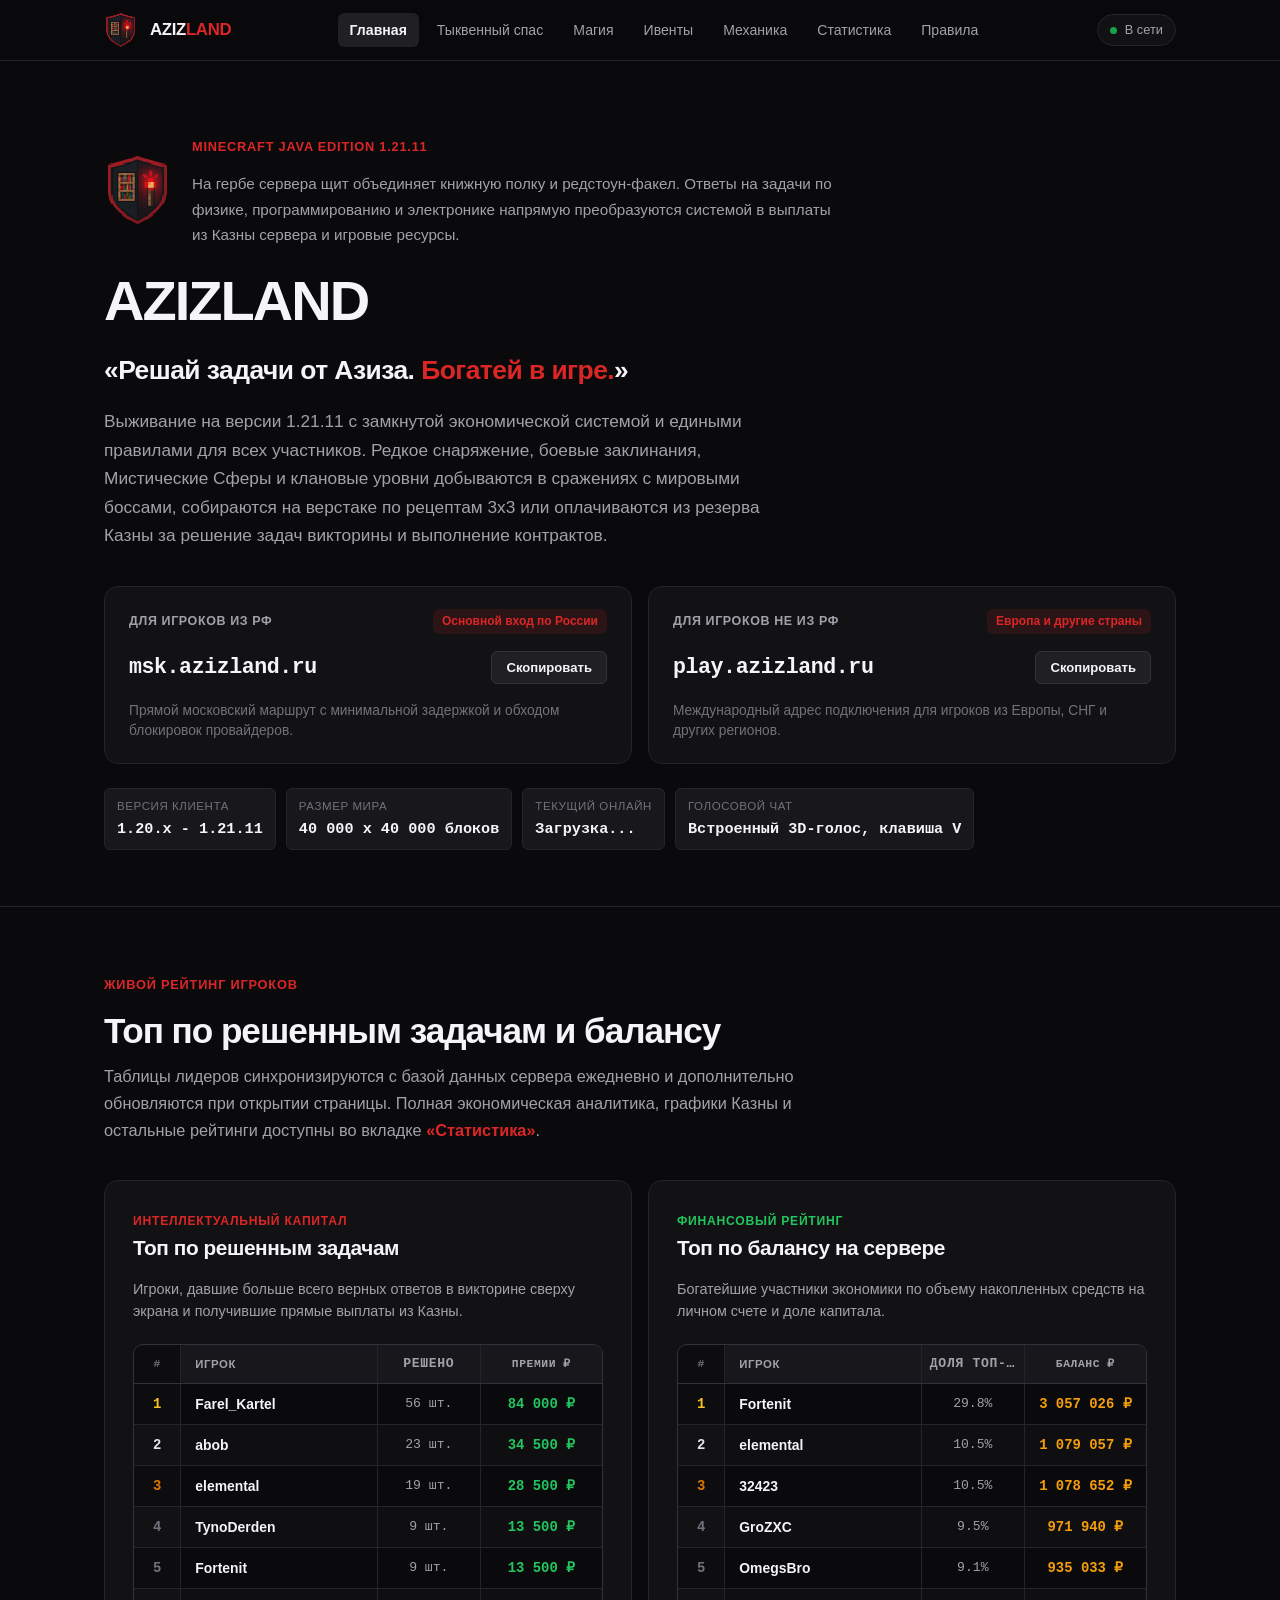
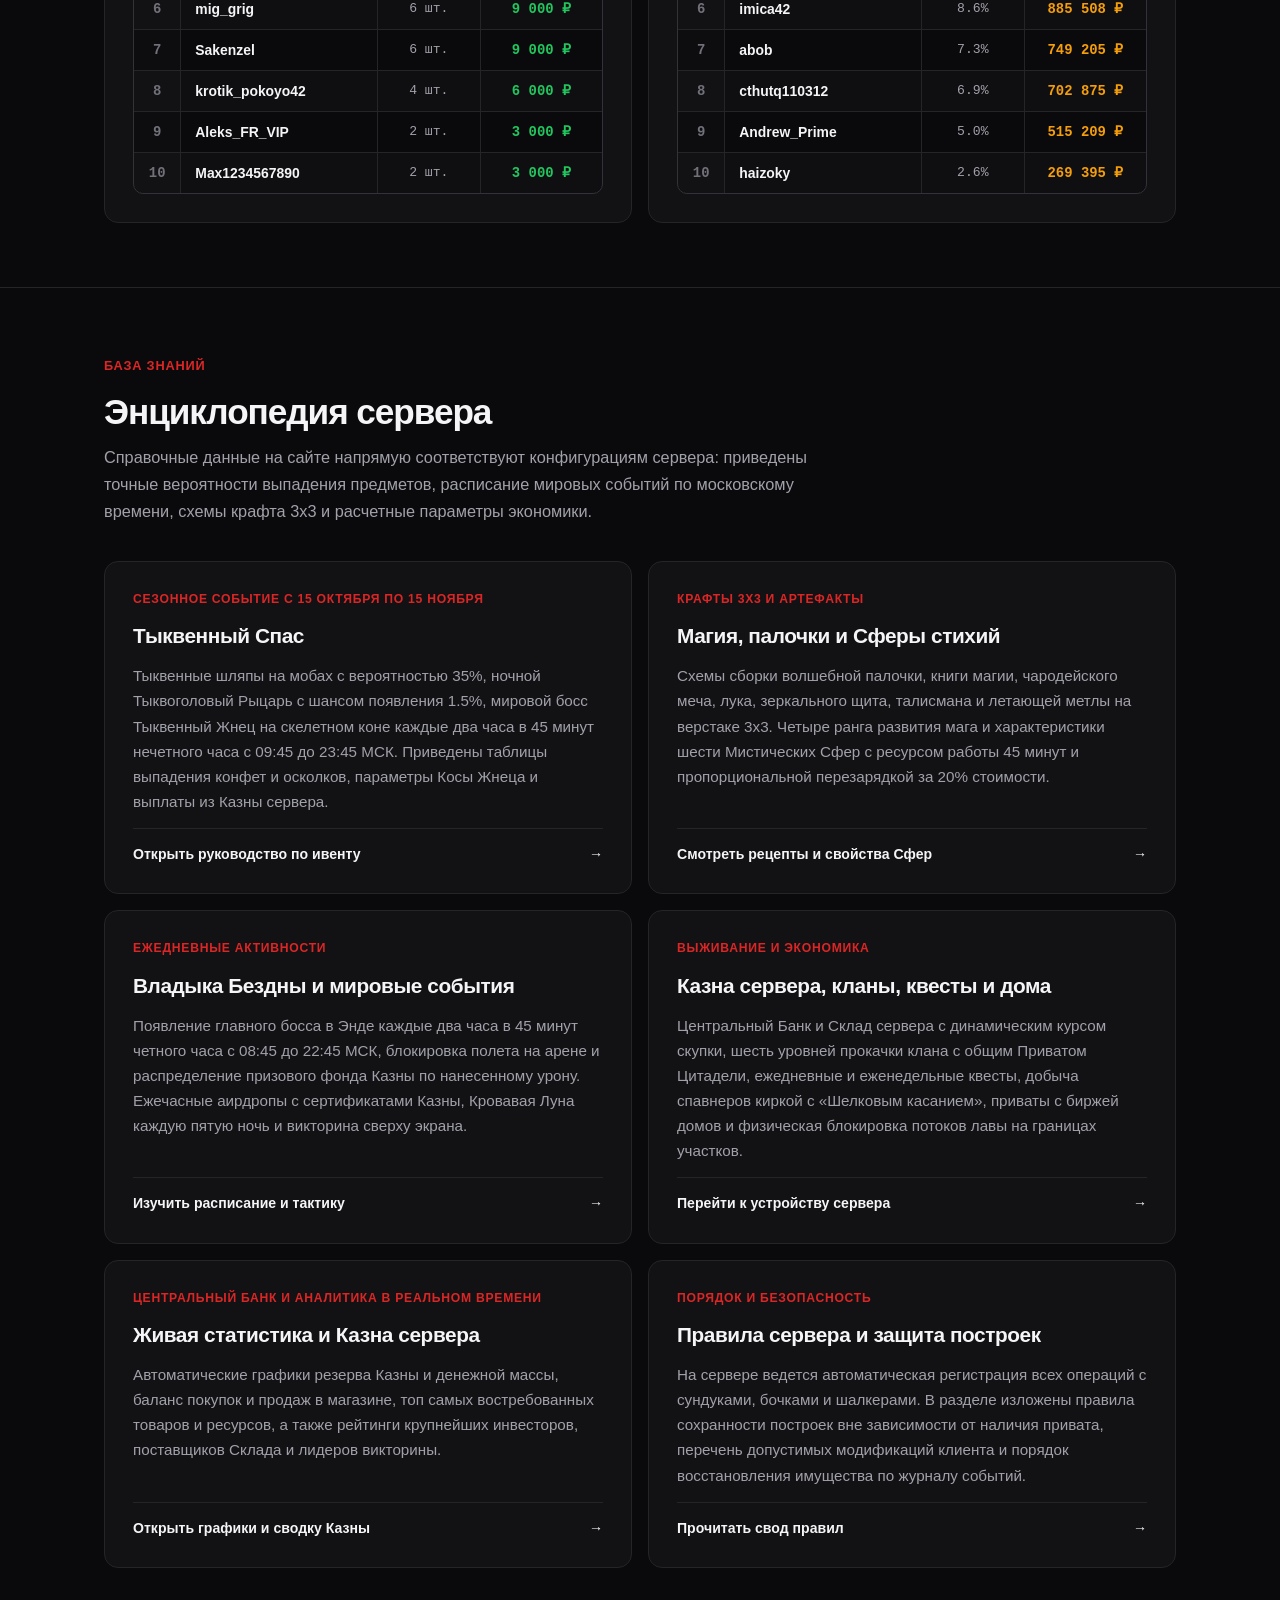
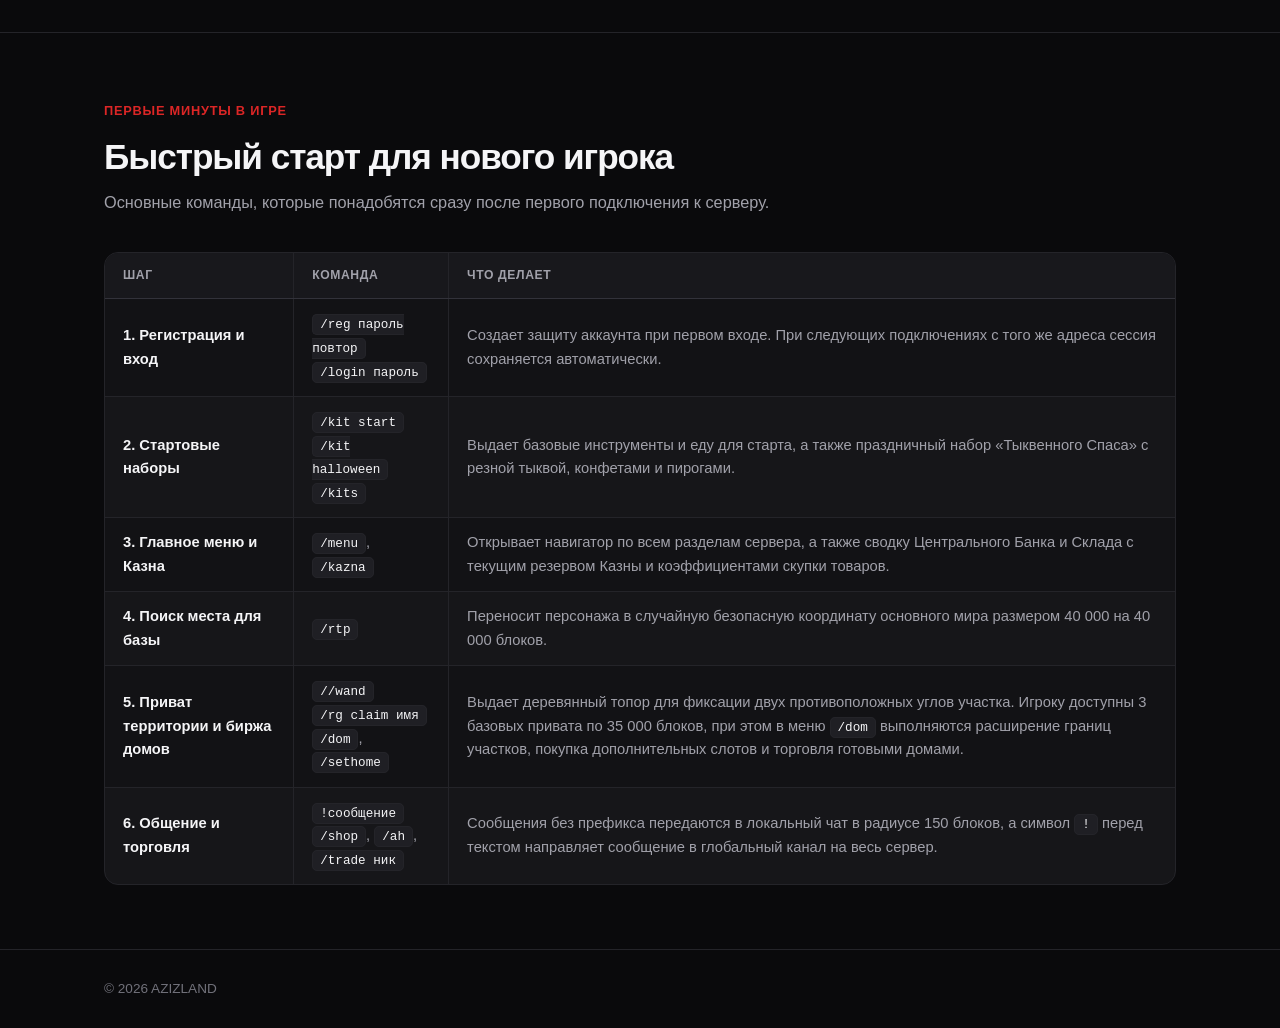
==== index.html @ 642ee395 "Daily site stats sync" ====
<!DOCTYPE html>
<html lang="ru">
<head>
    <meta charset="UTF-8">
    <meta name="viewport" content="width=device-width, initial-scale=1.0">
    <title>AZIZLAND: сервер Minecraft 1.21.11. Энциклопедия и подключение</title>
    <meta name="description" content="Официальный сайт и база знаний сервера Minecraft AZIZLAND на версии 1.21.11. Решай задачи от Азиза. Богатей в игре. Адреса входа: msk.azizland.ru и play.azizland.ru.">
    <link rel="icon" type="image/png" href="assets/logo.png">
    <link rel="alternate icon" type="image/png" href="assets/server-icon.png">
    <link rel="stylesheet" href="style.css?v=20261111_1">
    <style>
        .compact-table { table-layout: fixed; width: 100%; border-collapse: collapse; }
        .compact-table th.col-rank, .compact-table td.col-rank { width: 10% !important; text-align: center !important; padding: 0 4px !important; }
        .compact-table th.col-name, .compact-table td.col-name { width: 42% !important; text-align: left !important; padding-left: 14px !important; padding-right: 10px !important; }
        .compact-table th.col-mid, .compact-table td.col-mid { width: 22% !important; text-align: center !important; padding: 0 8px !important; }
        .compact-table th.col-num, .compact-table td.col-num { width: 26% !important; text-align: center !important; padding: 0 10px !important; }
    </style>
</head>
<body>

    <header class="site-header">
        <div class="nav-inner">
            <a href="index.html" class="brand">
                <img src="assets/logo.png" alt="AZIZLAND" class="brand-crest">
                <span class="brand-name">AZIZ<span>LAND</span></span>
            </a>
            <nav class="nav-menu" aria-label="Основная навигация">
                <a href="index.html" class="nav-item active">Главная</a>
                <a href="halloween.html" class="nav-item">Тыквенный спас</a>
                <a href="magic.html" class="nav-item">Магия</a>
                <a href="bosses.html" class="nav-item">Ивенты</a>
                <a href="mechanics.html" class="nav-item">Механика</a>
                <a href="stats.html" class="nav-item">Статистика</a>
                <a href="rules.html" class="nav-item">Правила</a>
            </nav>
            <div class="nav-status-pill">
                <span class="status-dot" id="navStatusDot"></span>
                <span id="navStatusText">В сети</span>
            </div>
        </div>
    </header>

    <main>
        <section class="hero-section">
            <div class="container">
                <div class="hero-crest-row">
                    <img src="assets/logo.png" alt="Герб сервера AZIZLAND" class="hero-crest-large">
                    <div>
                        <div class="eyebrow">Minecraft Java Edition 1.21.11</div>
                        <p class="card-text" style="max-width: 640px;">
                            На гербе сервера щит объединяет книжную полку и редстоун-факел. Ответы на задачи по физике, программированию и электронике напрямую преобразуются системой в выплаты из Казны сервера и игровые ресурсы.
                        </p>
                    </div>
                </div>

                <h1 class="hero-title">AZIZLAND</h1>
                <p class="hero-slogan">«Решай задачи от Азиза. <mark>Богатей в игре.</mark>»</p>
                <p class="hero-lead">
                    Выживание на версии 1.21.11 с замкнутой экономической системой и едиными правилами для всех участников. Редкое снаряжение, боевые заклинания, Мистические Сферы и клановые уровни добываются в сражениях с мировыми боссами, собираются на верстаке по рецептам 3x3 или оплачиваются из резерва Казны за решение задач викторины и выполнение контрактов.
                </p>

                <div class="connect-grid">
                    <div class="connect-card" onclick="copyIp('msk.azizland.ru', 'btnCopyMsk')">
                        <div class="connect-region">
                            <span class="region-tag">Для игроков из РФ</span>
                            <span class="region-badge">Основной вход по России</span>
                        </div>
                        <div class="connect-address-row">
                            <span class="connect-ip">msk.azizland.ru</span>
                            <button type="button" class="copy-btn" id="btnCopyMsk">Скопировать</button>
                        </div>
                        <p class="connect-note">
                            Прямой московский маршрут с минимальной задержкой и обходом блокировок провайдеров.
                        </p>
                    </div>

                    <div class="connect-card" onclick="copyIp('play.azizland.ru', 'btnCopyEu')">
                        <div class="connect-region">
                            <span class="region-tag">Для игроков не из РФ</span>
                            <span class="region-badge">Европа и другие страны</span>
                        </div>
                        <div class="connect-address-row">
                            <span class="connect-ip">play.azizland.ru</span>
                            <button type="button" class="copy-btn" id="btnCopyEu">Скопировать</button>
                        </div>
                        <p class="connect-note">
                            Международный адрес подключения для игроков из Европы, СНГ и других регионов.
                        </p>
                    </div>
                </div>

                <div class="stat-row" style="margin-top: 24px;">
                    <div class="stat-chip">
                        <span class="stat-chip-label">Версия клиента</span>
                        <span class="stat-chip-val">1.20.x - 1.21.11</span>
                    </div>
                    <div class="stat-chip">
                        <span class="stat-chip-label">Размер мира</span>
                        <span class="stat-chip-val">40 000 x 40 000 блоков</span>
                    </div>
                    <div class="stat-chip">
                        <span class="stat-chip-label">Текущий онлайн</span>
                        <span class="stat-chip-val" id="onlineCount">Загрузка...</span>
                    </div>
                    <div class="stat-chip">
                        <span class="stat-chip-label">Голосовой чат</span>
                        <span class="stat-chip-val">Встроенный 3D-голос, клавиша V</span>
                    </div>
                </div>
            </div>
        </section>

        <section class="section">
            <div class="container">
                <div class="section-head">
                    <div class="eyebrow">Живой рейтинг игроков</div>
                    <h2 class="section-title">Топ по решенным задачам и балансу</h2>
                    <p class="section-desc">
                        Таблицы лидеров синхронизируются с базой данных сервера ежедневно и дополнительно обновляются при открытии страницы. Полная экономическая аналитика, графики Казны и остальные рейтинги доступны во вкладке <a href="stats.html" style="color:var(--accent-primary); font-weight:600;">«Статистика»</a>.
                    </p>
                </div>

                <div class="bento-grid">
                    <div class="card col-6">
                        <div class="table-card-head">
                            <div class="table-card-head-titles">
                                <span class="card-kicker" style="color:#dc2626;">Интеллектуальный капитал</span>
                                <h3 class="card-title">Топ по решенным задачам</h3>
                            </div>
                        </div>
                        <p class="table-card-desc">
                            Игроки, давшие больше всего верных ответов в викторине сверху экрана и получившие прямые выплаты из Казны.
                        </p>
                        <div class="compact-table-wrap">
                            <table class="compact-table">
                                <thead>
                                    <tr>
                                        <th class="col-rank">#</th>
                                        <th class="col-name">Игрок</th>
                                        <th class="col-mid">Решено</th>
                                        <th class="col-num">Премии ₽</th>
                                    </tr>
                                </thead>
                                <tbody id="homeTopQuiz">
                                    <tr><td class="col-rank rank-medal-1">1</td><td class="col-name"><strong>Farel_Kartel</strong></td><td class="col-mid">56 шт.</td><td class="col-num" style="color:#22c55e;">84 000 ₽</td></tr>
                                    <tr><td class="col-rank rank-medal-2">2</td><td class="col-name"><strong>abob</strong></td><td class="col-mid">23 шт.</td><td class="col-num" style="color:#22c55e;">34 500 ₽</td></tr>
                                    <tr><td class="col-rank rank-medal-3">3</td><td class="col-name"><strong>elemental</strong></td><td class="col-mid">19 шт.</td><td class="col-num" style="color:#22c55e;">28 500 ₽</td></tr>
                                    <tr><td class="col-rank">4</td><td class="col-name"><strong>TynoDerden</strong></td><td class="col-mid">9 шт.</td><td class="col-num" style="color:#22c55e;">13 500 ₽</td></tr>
                                    <tr><td class="col-rank">5</td><td class="col-name"><strong>Fortenit</strong></td><td class="col-mid">9 шт.</td><td class="col-num" style="color:#22c55e;">13 500 ₽</td></tr>
                                    <tr><td class="col-rank">6</td><td class="col-name"><strong>mig_grig</strong></td><td class="col-mid">6 шт.</td><td class="col-num" style="color:#22c55e;">9 000 ₽</td></tr>
                                    <tr><td class="col-rank">7</td><td class="col-name"><strong>Sakenzel</strong></td><td class="col-mid">6 шт.</td><td class="col-num" style="color:#22c55e;">9 000 ₽</td></tr>
                                    <tr><td class="col-rank">8</td><td class="col-name"><strong>krotik_pokoyo42</strong></td><td class="col-mid">4 шт.</td><td class="col-num" style="color:#22c55e;">6 000 ₽</td></tr>
                                    <tr><td class="col-rank">9</td><td class="col-name"><strong>Aleks_FR_VIP</strong></td><td class="col-mid">2 шт.</td><td class="col-num" style="color:#22c55e;">3 000 ₽</td></tr>
                                    <tr><td class="col-rank">10</td><td class="col-name"><strong>Max1234567890</strong></td><td class="col-mid">2 шт.</td><td class="col-num" style="color:#22c55e;">3 000 ₽</td></tr>
                                </tbody>
                            </table>
                        </div>
                    </div>

                    <div class="card col-6">
                        <div class="table-card-head">
                            <div class="table-card-head-titles">
                                <span class="card-kicker" style="color:#22c55e;">Финансовый рейтинг</span>
                                <h3 class="card-title">Топ по балансу на сервере</h3>
                            </div>
                        </div>
                        <p class="table-card-desc">
                            Богатейшие участники экономики по объему накопленных средств на личном счете и доле капитала.
                        </p>
                        <div class="compact-table-wrap">
                            <table class="compact-table">
                                <thead>
                                    <tr>
                                        <th class="col-rank">#</th>
                                        <th class="col-name">Игрок</th>
                                        <th class="col-mid">Доля топ-10</th>
                                        <th class="col-num">Баланс ₽</th>
                                    </tr>
                                </thead>
                                <tbody id="homeTopBalance">
                                    <tr><td class="col-rank rank-medal-1">1</td><td class="col-name"><strong>Fortenit</strong></td><td class="col-mid">29.8%</td><td class="col-num" style="color:#f59e0b;">3 057 026 ₽</td></tr>
                                    <tr><td class="col-rank rank-medal-2">2</td><td class="col-name"><strong>elemental</strong></td><td class="col-mid">10.5%</td><td class="col-num" style="color:#f59e0b;">1 079 057 ₽</td></tr>
                                    <tr><td class="col-rank rank-medal-3">3</td><td class="col-name"><strong>32423</strong></td><td class="col-mid">10.5%</td><td class="col-num" style="color:#f59e0b;">1 078 652 ₽</td></tr>
                                    <tr><td class="col-rank">4</td><td class="col-name"><strong>GroZXC</strong></td><td class="col-mid">9.5%</td><td class="col-num" style="color:#f59e0b;">971 940 ₽</td></tr>
                                    <tr><td class="col-rank">5</td><td class="col-name"><strong>OmegsBro</strong></td><td class="col-mid">9.1%</td><td class="col-num" style="color:#f59e0b;">935 033 ₽</td></tr>
                                    <tr><td class="col-rank">6</td><td class="col-name"><strong>imica42</strong></td><td class="col-mid">8.6%</td><td class="col-num" style="color:#f59e0b;">885 508 ₽</td></tr>
                                    <tr><td class="col-rank">7</td><td class="col-name"><strong>abob</strong></td><td class="col-mid">7.3%</td><td class="col-num" style="color:#f59e0b;">749 205 ₽</td></tr>
                                    <tr><td class="col-rank">8</td><td class="col-name"><strong>cthutq110312</strong></td><td class="col-mid">6.9%</td><td class="col-num" style="color:#f59e0b;">702 875 ₽</td></tr>
                                    <tr><td class="col-rank">9</td><td class="col-name"><strong>Andrew_Prime</strong></td><td class="col-mid">5.0%</td><td class="col-num" style="color:#f59e0b;">515 209 ₽</td></tr>
                                    <tr><td class="col-rank">10</td><td class="col-name"><strong>haizoky</strong></td><td class="col-mid">2.6%</td><td class="col-num" style="color:#f59e0b;">269 395 ₽</td></tr>
                                </tbody>
                            </table>
                        </div>
                    </div>
                </div>
            </div>
        </section>

        <section class="section">
            <div class="container">
                <div class="section-head">
                    <div class="eyebrow">База знаний</div>
                    <h2 class="section-title">Энциклопедия сервера</h2>
                    <p class="section-desc">
                        Справочные данные на сайте напрямую соответствуют конфигурациям сервера: приведены точные вероятности выпадения предметов, расписание мировых событий по московскому времени, схемы крафта 3x3 и расчетные параметры экономики.
                    </p>
                </div>

                <div class="bento-grid">
                    <a href="halloween.html" class="card card-interactive col-6">
                        <span class="card-kicker">Сезонное событие с 15 октября по 15 ноября</span>
                        <h3 class="card-title">Тыквенный Спас</h3>
                        <p class="card-text">
                            Тыквенные шляпы на мобах с вероятностью 35%, ночной Тыквоголовый Рыцарь с шансом появления 1.5%, мировой босс Тыквенный Жнец на скелетном коне каждые два часа в 45 минут нечетного часа с 09:45 до 23:45 МСК. Приведены таблицы выпадения конфет и осколков, параметры Косы Жнеца и выплаты из Казны сервера.
                        </p>
                        <div class="card-link-footer">
                            <span>Открыть руководство по ивенту</span>
                            <span>&rarr;</span>
                        </div>
                    </a>

                    <a href="magic.html" class="card card-interactive col-6">
                        <span class="card-kicker">Крафты 3x3 и артефакты</span>
                        <h3 class="card-title">Магия, палочки и Сферы стихий</h3>
                        <p class="card-text">
                            Схемы сборки волшебной палочки, книги магии, чародейского меча, лука, зеркального щита, талисмана и летающей метлы на верстаке 3x3. Четыре ранга развития мага и характеристики шести Мистических Сфер с ресурсом работы 45 минут и пропорциональной перезарядкой за 20% стоимости.
                        </p>
                        <div class="card-link-footer">
                            <span>Смотреть рецепты и свойства Сфер</span>
                            <span>&rarr;</span>
                        </div>
                    </a>

                    <a href="bosses.html" class="card card-interactive col-6">
                        <span class="card-kicker">Ежедневные активности</span>
                        <h3 class="card-title">Владыка Бездны и мировые события</h3>
                        <p class="card-text">
                            Появление главного босса в Энде каждые два часа в 45 минут четного часа с 08:45 до 22:45 МСК, блокировка полета на арене и распределение призового фонда Казны по нанесенному урону. Ежечасные аирдропы с сертификатами Казны, Кровавая Луна каждую пятую ночь и викторина сверху экрана.
                        </p>
                        <div class="card-link-footer">
                            <span>Изучить расписание и тактику</span>
                            <span>&rarr;</span>
                        </div>
                    </a>

                    <a href="mechanics.html" class="card card-interactive col-6">
                        <span class="card-kicker">Выживание и экономика</span>
                        <h3 class="card-title">Казна сервера, кланы, квесты и дома</h3>
                        <p class="card-text">
                            Центральный Банк и Склад сервера с динамическим курсом скупки, шесть уровней прокачки клана с общим Приватом Цитадели, ежедневные и еженедельные квесты, добыча спавнеров киркой с «Шелковым касанием», приваты с биржей домов и физическая блокировка потоков лавы на границах участков.
                        </p>
                        <div class="card-link-footer">
                            <span>Перейти к устройству сервера</span>
                            <span>&rarr;</span>
                        </div>
                    </a>

                    <a href="stats.html" class="card card-interactive col-6">
                        <span class="card-kicker">Центральный Банк и аналитика в реальном времени</span>
                        <h3 class="card-title">Живая статистика и Казна сервера</h3>
                        <p class="card-text">
                            Автоматические графики резерва Казны и денежной массы, баланс покупок и продаж в магазине, топ самых востребованных товаров и ресурсов, а также рейтинги крупнейших инвесторов, поставщиков Склада и лидеров викторины.
                        </p>
                        <div class="card-link-footer">
                            <span>Открыть графики и сводку Казны</span>
                            <span>&rarr;</span>
                        </div>
                    </a>

                    <a href="rules.html" class="card card-interactive col-6">
                        <span class="card-kicker">Порядок и безопасность</span>
                        <h3 class="card-title">Правила сервера и защита построек</h3>
                        <p class="card-text">
                            На сервере ведется автоматическая регистрация всех операций с сундуками, бочками и шалкерами. В разделе изложены правила сохранности построек вне зависимости от наличия привата, перечень допустимых модификаций клиента и порядок восстановления имущества по журналу событий.
                        </p>
                        <div class="card-link-footer">
                            <span>Прочитать свод правил</span>
                            <span>&rarr;</span>
                        </div>
                    </a>
                </div>
            </div>
        </section>

        <section class="section">
            <div class="container">
                <div class="section-head">
                    <div class="eyebrow">Первые минуты в игре</div>
                    <h2 class="section-title">Быстрый старт для нового игрока</h2>
                    <p class="section-desc">
                        Основные команды, которые понадобятся сразу после первого подключения к серверу.
                    </p>
                </div>

                <div class="spec-table-wrap">
                    <table class="spec-table">
                        <thead>
                            <tr>
                                <th>Шаг</th>
                                <th>Команда</th>
                                <th>Что делает</th>
                            </tr>
                        </thead>
                        <tbody>
                            <tr>
                                <td><strong>1. Регистрация и вход</strong></td>
                                <td>
                                    <code class="inline-cmd">/reg пароль повтор</code><br>
                                    <code class="inline-cmd">/login пароль</code>
                                </td>
                                <td>Создает защиту аккаунта при первом входе. При следующих подключениях с того же адреса сессия сохраняется автоматически.</td>
                            </tr>
                            <tr>
                                <td><strong>2. Стартовые наборы</strong></td>
                                <td>
                                    <code class="inline-cmd">/kit start</code><br>
                                    <code class="inline-cmd">/kit halloween</code><br>
                                    <code class="inline-cmd">/kits</code>
                                </td>
                                <td>Выдает базовые инструменты и еду для старта, а также праздничный набор «Тыквенного Спаса» с резной тыквой, конфетами и пирогами.</td>
                            </tr>
                            <tr>
                                <td><strong>3. Главное меню и Казна</strong></td>
                                <td><code class="inline-cmd">/menu</code>, <code class="inline-cmd">/kazna</code></td>
                                <td>Открывает навигатор по всем разделам сервера, а также сводку Центрального Банка и Склада с текущим резервом Казны и коэффициентами скупки товаров.</td>
                            </tr>
                            <tr>
                                <td><strong>4. Поиск места для базы</strong></td>
                                <td><code class="inline-cmd">/rtp</code></td>
                                <td>Переносит персонажа в случайную безопасную координату основного мира размером 40 000 на 40 000 блоков.</td>
                            </tr>
                            <tr>
                                <td><strong>5. Приват территории и биржа домов</strong></td>
                                <td>
                                    <code class="inline-cmd">//wand</code><br>
                                    <code class="inline-cmd">/rg claim имя</code><br>
                                    <code class="inline-cmd">/dom</code>, <code class="inline-cmd">/sethome</code>
                                </td>
                                <td>Выдает деревянный топор для фиксации двух противоположных углов участка. Игроку доступны 3 базовых привата по 35 000 блоков, при этом в меню <code class="inline-cmd">/dom</code> выполняются расширение границ участков, покупка дополнительных слотов и торговля готовыми домами.</td>
                            </tr>
                            <tr>
                                <td><strong>6. Общение и торговля</strong></td>
                                <td>
                                    <code class="inline-cmd">!сообщение</code><br>
                                    <code class="inline-cmd">/shop</code>, <code class="inline-cmd">/ah</code>, <code class="inline-cmd">/trade ник</code>
                                </td>
                                <td>Сообщения без префикса передаются в локальный чат в радиусе 150 блоков, а символ <code class="inline-cmd">!</code> перед текстом направляет сообщение в глобальный канал на весь сервер.</td>
                            </tr>
                        </tbody>
                    </table>
                </div>
            </div>
        </section>
    </main>

    <footer class="site-footer">
        <div class="footer-inner">
            <span>&#169; 2026 AZIZLAND</span>
        </div>
    </footer>

    <div class="toast" id="toast"></div>
    <script src="app.js"></script>
    <script>
        (async function loadHomeLeaderboards() {
            function fmtNum(n) {
                return Math.round(Number(n) || 0).toString().replace(/\B(?=(\d{3})+(?!\d))/g, " ");
            }
            function escHtml(s) {
                return String(s || "").replace(/[&<>"']/g, ch => ({
                    "&": "&amp;",
                    "<": "&lt;",
                    ">": "&gt;",
                    "\"": "&quot;",
                    "'": "&#39;"
                }[ch]));
            }
            function medalClass(idx) {
                if (idx === 0) return ' rank-medal-1';
                if (idx === 1) return ' rank-medal-2';
                if (idx === 2) return ' rank-medal-3';
                return '';
            }
            const EXCLUDED_ADMIN_SET = new Set([
                "aziz", "azizaboba", "77phoenix77", "phoenix_", "cracen2", "dahyshechka",
                "chesnok_fpv", "karas_mentolist", "feyk", "p5ych0p41h", "p1zd6bol",
                "goodplayer", "egolek", "dmitnik", "popka2014", "ferm_1", "ferm_2"
            ]);
            function filterNonAdmin(arr) {
                return (arr || []).filter(p => {
                    const n = String(p.name || "").toLowerCase();
                    return n && !EXCLUDED_ADMIN_SET.has(n) && !n.startsWith("ferm_");
                });
            }
            function padHomeRows(rows, total) {
                const out = rows.slice(0, total);
                for (let i = out.length; i < total; i++) {
                    out.push(`
                        <tr class="row-empty">
                            <td class="col-rank">${i + 1}</td>
                            <td class="col-name">Свободный слот</td>
                            <td class="col-mid">•</td>
                            <td class="col-num">0</td>
                        </tr>`);
                }
                return out.join('');
            }
            function isNewerIso(incomingIso, currentIso) {
                if (!currentIso) return true;
                if (!incomingIso) return false;
                const tIn = Date.parse(incomingIso);
                const tCur = Date.parse(currentIso);
                if (!Number.isNaN(tIn) && !Number.isNaN(tCur)) {
                    return tIn > tCur;
                }
                return incomingIso > currentIso;
            }
            async function fetchWithTimeout(url, timeoutMs) {
                const ctrl = typeof AbortController !== 'undefined' ? new AbortController() : null;
                const timer = ctrl && timeoutMs > 0 ? setTimeout(() => ctrl.abort(), timeoutMs) : null;
                try {
                    const resp = await fetch(url, {
                        cache: 'no-store',
                        signal: ctrl ? ctrl.signal : undefined
                    });
                    if (!resp.ok) return null;
                    return await resp.json();
                } catch (_) {
                    return null;
                } finally {
                    if (timer) clearTimeout(timer);
                }
            }
            function renderHomeTables(data) {
                const quizList = filterNonAdmin((data.quiz && data.quiz.top_solvers) ? data.quiz.top_solvers : []);
                const balList = filterNonAdmin((data.leaderboards && data.leaderboards.top_balances) ? data.leaderboards.top_balances : []);

                const elQuiz = document.getElementById('homeTopQuiz');
                if (elQuiz && quizList.length) {
                    elQuiz.innerHTML = padHomeRows(quizList.slice(0, 10).map((p, i) => `
                        <tr>
                            <td class="col-rank${medalClass(i)}">${i + 1}</td>
                            <td class="col-name"><strong>${escHtml(p.name)}</strong></td>
                            <td class="col-mid">${fmtNum(p.qty)} шт.</td>
                            <td class="col-num" style="color:#22c55e;">${fmtNum(p.rub || (p.qty * 1500))} ₽</td>
                        </tr>
                    `), 10);
                }

                const elBal = document.getElementById('homeTopBalance');
                if (elBal && balList.length) {
                    const top10 = balList.slice(0, 10);
                    const top10Sum = top10.reduce((s, x) => s + (Number(x.rub) || 0), 0) || 1;
                    elBal.innerHTML = padHomeRows(top10.map((p, i) => {
                        const share = ((Number(p.rub || 0) / top10Sum) * 100).toFixed(1) + '%';
                        return `
                        <tr>
                            <td class="col-rank${medalClass(i)}">${i + 1}</td>
                            <td class="col-name"><strong>${escHtml(p.name)}</strong></td>
                            <td class="col-mid">${share}</td>
                            <td class="col-num" style="color:#f59e0b;">${fmtNum(p.rub)} ₽</td>
                        </tr>`;
                    }), 10);
                }
            }

            let currentIso = '';
            function applyIfNewer(fresh) {
                if (!fresh || typeof fresh !== 'object') return;
                const incomingIso = String(fresh.updated_at_iso || '');
                if (!isNewerIso(incomingIso, currentIso)) return;
                currentIso = incomingIso || currentIso;
                renderHomeTables(fresh);
            }

            try {
                const ts = Date.now();
                const localPromise = fetchWithTimeout('stats_data.json?t=' + ts, 5000).then(applyIfNewer);
                const telePromise = fetchWithTimeout(
                    'https://raw.githubusercontent.com/p5ych0p41h/azizland/telemetry/stats_data.json?t=' + ts,
                    2500
                ).then(applyIfNewer);
                await Promise.allSettled([localPromise, telePromise]);
            } catch (e) {}
        })();
    </script>
</body>
</html>
---- style.css ----
/* ==========================================================================
   AZIZLAND Wiki & Portal — Minimalist Editorial Design System
   Inspired by Apple Human Interface Guidelines & the Server Crest
   (Shield + Bookshelf + Redstone Torch: Knowledge & Engineering)
   Zero AI glow blobs, zero drop-shadows, crisp 1px structural geometry.
   ========================================================================== */

:root {
    --bg-canvas: #0a0a0c;
    --bg-surface: #121215;
    --bg-elevated: #18181c;
    --bg-subtle: #1f1f24;

    --border-hairline: #242429;
    --border-strong: #32323a;

    --text-primary: #f5f5f7;
    --text-secondary: #a1a1aa;
    --text-muted: #71717a;

    --accent-primary: #dc2626;
    --accent-primary-soft: rgba(220, 38, 38, 0.12);
    --accent-secondary: #d97706;
    --accent-secondary-soft: rgba(217, 119, 6, 0.12);
    --accent-green: #16a34a;
    --accent-green-soft: rgba(22, 163, 74, 0.12);

    --radius-xs: 6px;
    --radius-sm: 10px;
    --radius-md: 14px;
    --radius-lg: 18px;

    --font-sans: -apple-system, BlinkMacSystemFont, 'Inter', 'Segoe UI', Roboto, Helvetica, Arial, sans-serif;
    --font-mono: 'JetBrains Mono', 'SFMono-Regular', Consolas, 'Liberation Mono', Menlo, monospace;
}

/* Contextual Theme: Тыквенный Спас (Halloween) */
body.theme-halloween {
    --bg-canvas: #0c0805;
    --bg-surface: #150e09;
    --bg-elevated: #1e140d;
    --bg-subtle: #281b12;

    --border-hairline: #2e1f14;
    --border-strong: #462e1c;

    --accent-primary: #ea580c;
    --accent-primary-soft: rgba(234, 88, 12, 0.14);
    --accent-secondary: #f59e0b;
    --accent-secondary-soft: rgba(245, 158, 11, 0.14);
}

/* Contextual Theme: Магия и Сферы (Magic) */
body.theme-magic {
    --bg-canvas: #09090d;
    --bg-surface: #111118;
    --bg-elevated: #171722;
    --bg-subtle: #20202e;

    --border-hairline: #232332;
    --border-strong: #34344a;

    --accent-primary: #9333ea;
    --accent-primary-soft: rgba(147, 51, 234, 0.14);
    --accent-secondary: #dc2626;
    --accent-secondary-soft: rgba(220, 38, 38, 0.12);
}

/* Contextual Theme: Владыка Бездны и Ивенты (Void & Events) */
body.theme-void {
    --bg-canvas: #080a0d;
    --bg-surface: #0f1318;
    --bg-elevated: #151b22;
    --bg-subtle: #1c242e;

    --border-hairline: #1f2933;
    --border-strong: #2d3b4a;

    --accent-primary: #0891b2;
    --accent-primary-soft: rgba(8, 145, 178, 0.14);
    --accent-secondary: #7c3aed;
    --accent-secondary-soft: rgba(124, 58, 237, 0.14);
}

* {
    margin: 0;
    padding: 0;
    box-sizing: border-box;
}

html {
    font-size: 16px;
    scroll-behavior: smooth;
    -webkit-text-size-adjust: 100%;
}

body {
    background-color: var(--bg-canvas);
    color: var(--text-primary);
    font-family: var(--font-sans);
    line-height: 1.6;
    -webkit-font-smoothing: antialiased;
    -moz-osx-font-smoothing: grayscale;
    overflow-x: hidden;
    position: relative;
}

a {
    color: inherit;
    text-decoration: none;
}

img.pixel-art {
    image-rendering: pixelated;
    image-rendering: crisp-edges;
}

.container {
    max-width: 1120px;
    margin: 0 auto;
    padding: 0 24px;
}

.container-narrow {
    max-width: 820px;
    margin: 0 auto;
    padding: 0 24px;
}

/* ==========================================================================
   Navigation Bar (Apple-style crisp sticky header)
   ========================================================================== */
.site-header {
    position: sticky;
    top: 0;
    z-index: 100;
    background-color: rgba(10, 10, 12, 0.88);
    backdrop-filter: saturate(180%) blur(20px);
    -webkit-backdrop-filter: saturate(180%) blur(20px);
    border-bottom: 1px solid var(--border-hairline);
}

body.theme-halloween .site-header {
    background-color: rgba(12, 8, 5, 0.9);
}

.nav-inner {
    max-width: 1120px;
    margin: 0 auto;
    padding: 0 24px;
    height: 60px;
    display: flex;
    align-items: center;
    justify-content: space-between;
    gap: 20px;
}

.brand {
    display: inline-flex;
    align-items: center;
    gap: 12px;
    font-weight: 700;
    font-size: 1.05rem;
    letter-spacing: -0.02em;
    color: var(--text-primary);
}

.brand-crest {
    width: 34px;
    height: 34px;
    display: block;
    flex-shrink: 0;
    image-rendering: pixelated;
    image-rendering: crisp-edges;
}

.brand-name span {
    color: var(--accent-primary);
}

.nav-menu {
    display: flex;
    align-items: center;
    gap: 6px;
    flex-wrap: wrap;
}

.nav-item {
    padding: 6px 12px;
    border-radius: var(--radius-xs);
    font-size: 0.88rem;
    font-weight: 500;
    color: var(--text-secondary);
    transition: color 0.15s ease, background-color 0.15s ease;
}

.nav-item:hover {
    color: var(--text-primary);
    background-color: var(--bg-elevated);
}

.nav-item.active {
    color: var(--text-primary);
    background-color: var(--bg-subtle);
    font-weight: 600;
}

.nav-status-pill {
    display: inline-flex;
    align-items: center;
    gap: 8px;
    padding: 5px 12px;
    border-radius: 999px;
    background-color: var(--bg-surface);
    border: 1px solid var(--border-hairline);
    font-size: 0.8rem;
    font-weight: 500;
    color: var(--text-secondary);
    white-space: nowrap;
}

.status-dot {
    width: 7px;
    height: 7px;
    border-radius: 50%;
    background-color: var(--accent-green);
}

/* ==========================================================================
   Hero & Page Headers
   ========================================================================== */
.hero-section {
    padding: 72px 0 56px;
    border-bottom: 1px solid var(--border-hairline);
    position: relative;
}

.page-hero {
    padding: 56px 0 44px;
    border-bottom: 1px solid var(--border-hairline);
    position: relative;
    overflow: hidden;
}

.eyebrow {
    display: inline-flex;
    align-items: center;
    gap: 8px;
    font-size: 0.8rem;
    font-weight: 600;
    text-transform: uppercase;
    letter-spacing: 0.06em;
    color: var(--accent-primary);
    margin-bottom: 14px;
}

.hero-crest-row {
    display: flex;
    align-items: center;
    gap: 20px;
    margin-bottom: 24px;
}

.hero-crest-large {
    width: 68px;
    height: 68px;
    flex-shrink: 0;
    image-rendering: pixelated;
    image-rendering: crisp-edges;
}

.hero-title {
    font-size: clamp(2.2rem, 4.5vw, 3.5rem);
    font-weight: 800;
    letter-spacing: -0.035em;
    line-height: 1.08;
    color: var(--text-primary);
    margin-bottom: 18px;
}

.hero-slogan {
    font-size: clamp(1.25rem, 2.2vw, 1.65rem);
    font-weight: 600;
    letter-spacing: -0.02em;
    color: var(--text-primary);
    margin-bottom: 16px;
}

.hero-slogan mark {
    background: transparent;
    color: var(--accent-primary);
}

.hero-lead {
    font-size: 1.08rem;
    color: var(--text-secondary);
    max-width: 680px;
    line-height: 1.65;
}

/* ==========================================================================
   Connection Endpoints Grid (msk.azizland.ru & azizland.ru)
   ========================================================================== */
.connect-grid {
    display: grid;
    grid-template-columns: repeat(auto-fit, minmax(300px, 1fr));
    gap: 16px;
    margin-top: 36px;
}

.connect-card {
    background-color: var(--bg-surface);
    border: 1px solid var(--border-hairline);
    border-radius: var(--radius-md);
    padding: 22px 24px;
    display: flex;
    flex-direction: column;
    justify-content: space-between;
    gap: 16px;
    cursor: pointer;
    transition: border-color 0.15s ease, background-color 0.15s ease;
}

.connect-card:hover {
    border-color: var(--border-strong);
    background-color: var(--bg-elevated);
}

.connect-region {
    display: flex;
    align-items: center;
    justify-content: space-between;
    gap: 12px;
}

.region-tag {
    font-size: 0.78rem;
    font-weight: 600;
    text-transform: uppercase;
    letter-spacing: 0.05em;
    color: var(--text-secondary);
}

.region-badge {
    font-size: 0.75rem;
    font-weight: 600;
    padding: 3px 9px;
    border-radius: var(--radius-xs);
    background-color: var(--accent-primary-soft);
    color: var(--accent-primary);
}

.connect-address-row {
    display: flex;
    align-items: center;
    justify-content: space-between;
    gap: 12px;
}

.connect-ip {
    font-family: var(--font-mono);
    font-size: 1.35rem;
    font-weight: 700;
    color: var(--text-primary);
    letter-spacing: -0.02em;
}

.copy-btn {
    padding: 8px 14px;
    border-radius: var(--radius-xs);
    background-color: var(--bg-subtle);
    border: 1px solid var(--border-strong);
    color: var(--text-primary);
    font-family: var(--font-sans);
    font-size: 0.82rem;
    font-weight: 600;
    cursor: pointer;
    transition: background-color 0.15s ease, border-color 0.15s ease;
}

.connect-card:hover .copy-btn {
    background-color: var(--accent-primary);
    border-color: var(--accent-primary);
    color: #fff;
}

.connect-note {
    font-size: 0.86rem;
    color: var(--text-muted);
    line-height: 1.45;
}

/* ==========================================================================
   Sections, Bento Cards & Editorial Typography
   ========================================================================== */
.section {
    padding: 64px 0;
    border-bottom: 1px solid var(--border-hairline);
    position: relative;
}

.section:last-of-type {
    border-bottom: none;
}

.section-head {
    margin-bottom: 36px;
    max-width: 720px;
}

.section-title {
    font-size: clamp(1.6rem, 3vw, 2.2rem);
    font-weight: 750;
    letter-spacing: -0.03em;
    line-height: 1.18;
    color: var(--text-primary);
    margin-bottom: 12px;
}

.section-desc {
    font-size: 1.02rem;
    color: var(--text-secondary);
    line-height: 1.65;
}

/* Bento Grid & Cards */
.bento-grid {
    display: grid;
    grid-template-columns: repeat(12, 1fr);
    gap: 16px;
}

.col-12 { grid-column: span 12; }
.col-8  { grid-column: span 8; }
.col-7  { grid-column: span 7; }
.col-6  { grid-column: span 6; }
.col-5  { grid-column: span 5; }
.col-4  { grid-column: span 4; }

@media (max-width: 900px) {
    .col-8, .col-7, .col-6, .col-5, .col-4 {
        grid-column: span 12;
    }
}

.card {
    background-color: var(--bg-surface);
    border: 1px solid var(--border-hairline);
    border-radius: var(--radius-md);
    padding: 28px;
    position: relative;
    overflow: hidden;
    display: flex;
    flex-direction: column;
    gap: 14px;
}

.card-interactive {
    transition: border-color 0.15s ease, background-color 0.15s ease;
}

.card-interactive:hover {
    border-color: var(--border-strong);
    background-color: var(--bg-elevated);
}

.card-kicker {
    font-size: 0.76rem;
    font-weight: 600;
    text-transform: uppercase;
    letter-spacing: 0.06em;
    color: var(--accent-primary);
}

.card-title {
    font-size: 1.3rem;
    font-weight: 700;
    letter-spacing: -0.02em;
    color: var(--text-primary);
    line-height: 1.25;
}

.card-text {
    font-size: 0.95rem;
    color: var(--text-secondary);
    line-height: 1.65;
}

.card-link-footer {
    margin-top: auto;
    padding-top: 14px;
    border-top: 1px solid var(--border-hairline);
    display: flex;
    align-items: center;
    justify-content: space-between;
    font-size: 0.88rem;
    font-weight: 600;
    color: var(--text-primary);
}

.card-interactive:hover .card-link-footer {
    color: var(--accent-primary);
}

/* ==========================================================================
   Data Tables & Key-Value Specs
   ========================================================================== */
.spec-table-wrap {
    background-color: var(--bg-surface);
    border: 1px solid var(--border-hairline);
    border-radius: var(--radius-md);
    overflow-x: auto;
}

.spec-table {
    width: 100%;
    border-collapse: collapse;
    text-align: left;
    font-size: 0.92rem;
}

.spec-table th {
    background-color: var(--bg-elevated);
    color: var(--text-secondary);
    font-weight: 600;
    font-size: 0.76rem;
    text-transform: uppercase;
    letter-spacing: 0.05em;
    padding: 13px 18px;
    border-bottom: 1px solid var(--border-strong);
    border-right: 1px solid var(--border-hairline);
    vertical-align: middle;
}

.spec-table th:last-child {
    border-right: none;
}

.spec-table td {
    padding: 13px 18px;
    border-bottom: 1px solid var(--border-hairline);
    border-right: 1px solid var(--border-hairline);
    color: var(--text-secondary);
    vertical-align: middle;
}

.spec-table td:last-child {
    border-right: none;
}

.spec-table tbody tr:nth-child(even) {
    background-color: rgba(255, 255, 255, 0.015);
}

.spec-table tbody tr:hover {
    background-color: rgba(255, 255, 255, 0.03);
}

.spec-table tr:last-child td {
    border-bottom: none;
}

.spec-table td strong {
    color: var(--text-primary);
    font-weight: 600;
}

.chance-badge {
    display: inline-block;
    font-family: var(--font-mono);
    font-size: 0.8rem;
    font-weight: 600;
    padding: 2px 8px;
    border-radius: var(--radius-xs);
    background-color: var(--accent-primary-soft);
    color: var(--accent-primary);
}

.chance-badge.guaranteed {
    background-color: var(--accent-green-soft);
    color: #4ade80;
}

.chance-badge.amber {
    background-color: var(--accent-secondary-soft);
    color: #fbbf24;
}

code.inline-cmd {
    font-family: var(--font-mono);
    font-size: 0.86em;
    padding: 2px 7px;
    border-radius: 5px;
    background-color: var(--bg-subtle);
    border: 1px solid var(--border-hairline);
    color: var(--text-primary);
}

/* Stat / Metric Pills inside cards */
.stat-row {
    display: flex;
    flex-wrap: wrap;
    gap: 10px;
    margin-top: 6px;
}

.stat-chip {
    background-color: var(--bg-elevated);
    border: 1px solid var(--border-hairline);
    border-radius: var(--radius-xs);
    padding: 8px 12px;
    display: flex;
    flex-direction: column;
    gap: 2px;
}

.stat-chip-label {
    font-size: 0.72rem;
    text-transform: uppercase;
    letter-spacing: 0.05em;
    color: var(--text-muted);
}

.stat-chip-val {
    font-family: var(--font-mono);
    font-size: 0.95rem;
    font-weight: 700;
    color: var(--text-primary);
}

/* ==========================================================================
   3x3 Minecraft Crafting Table Grids (for Magic & Items)
   ========================================================================== */
.recipe-card {
    background-color: var(--bg-surface);
    border: 1px solid var(--border-hairline);
    border-radius: var(--radius-md);
    padding: 24px;
    display: flex;
    flex-direction: column;
    gap: 16px;
}

.recipe-layout {
    display: flex;
    align-items: center;
    gap: 20px;
    flex-wrap: wrap;
}

.craft-grid {
    display: grid;
    grid-template-columns: repeat(3, 58px);
    grid-template-rows: repeat(3, 58px);
    gap: 5px;
    padding: 8px;
    background-color: #0d0d12;
    border: 1px solid var(--border-strong);
    border-radius: var(--radius-sm);
    flex-shrink: 0;
}

.craft-slot {
    width: 58px;
    height: 58px;
    background-color: #181822;
    border: 1px solid #2a2a3a;
    border-radius: 6px;
    display: flex;
    flex-direction: column;
    align-items: center;
    justify-content: center;
    gap: 3px;
    font-size: 0.62rem;
    font-weight: 600;
    text-align: center;
    color: var(--text-primary);
    padding: 4px 2px;
    line-height: 1.05;
    position: relative;
}

.craft-slot svg {
    width: 24px;
    height: 24px;
    flex-shrink: 0;
    display: block;
}

.craft-slot span {
    display: block;
    max-width: 100%;
    overflow: hidden;
    text-overflow: ellipsis;
    white-space: nowrap;
}

.craft-slot.empty {
    background-color: #111118;
    border-color: #1d1d28;
}

.craft-slot.amethyst { background-color: rgba(147, 51, 234, 0.18); border-color: rgba(168, 85, 247, 0.45); color: #e9d5ff; }
.craft-slot.diamond  { background-color: rgba(6, 182, 212, 0.18); border-color: rgba(34, 211, 238, 0.45); color: #cffafe; }
.craft-slot.emerald  { background-color: rgba(22, 163, 74, 0.18); border-color: rgba(74, 222, 128, 0.45); color: #dcfce7; }
.craft-slot.wood     { background-color: rgba(180, 83, 9, 0.2); border-color: rgba(217, 119, 6, 0.45); color: #fef3c7; }
.craft-slot.gold     { background-color: rgba(234, 179, 8, 0.18); border-color: rgba(250, 204, 21, 0.45); color: #fef9c3; }
.craft-slot.quartz   { background-color: rgba(228, 228, 231, 0.14); border-color: rgba(244, 244, 245, 0.35); color: #f4f4f5; }
.craft-slot.fire     { background-color: rgba(234, 88, 12, 0.2); border-color: rgba(249, 115, 22, 0.45); color: #ffedd5; }

/* ==========================================================================
   Halloween Atmospheric Decorations (SVG Cobwebs & Pumpkin Accents)
   ========================================================================== */
.cobweb-corner {
    position: absolute;
    pointer-events: none;
    opacity: 0.22;
    z-index: 0;
}

.cobweb-top-right {
    top: 0;
    right: 0;
    width: 220px;
    height: 220px;
}

.cobweb-top-left {
    top: 0;
    left: 0;
    width: 180px;
    height: 180px;
    transform: scaleX(-1);
}

.card-cobweb {
    position: absolute;
    top: 0;
    right: 0;
    width: 96px;
    height: 96px;
    pointer-events: none;
    opacity: 0.18;
}

.pumpkin-divider {
    display: flex;
    align-items: center;
    gap: 16px;
    margin: 28px 0;
    color: var(--accent-primary);
}

.pumpkin-divider::before,
.pumpkin-divider::after {
    content: "";
    flex: 1;
    height: 1px;
    background-color: var(--border-hairline);
}

/* ==========================================================================
   Footer & Toast
   ========================================================================== */
.site-footer {
    border-top: 1px solid var(--border-hairline);
    padding: 28px 0;
    background-color: var(--bg-canvas);
    font-size: 0.85rem;
    color: var(--text-muted);
}

.footer-inner {
    max-width: 1120px;
    margin: 0 auto;
    padding: 0 24px;
    display: flex;
    align-items: center;
    justify-content: space-between;
    gap: 20px;
    flex-wrap: wrap;
}

.footer-links {
    display: flex;
    gap: 20px;
    flex-wrap: wrap;
}

.footer-links a {
    color: var(--text-secondary);
    transition: color 0.15s ease;
}

.footer-links a:hover {
    color: var(--text-primary);
}

.toast {
    position: fixed;
    bottom: 24px;
    right: 24px;
    background-color: var(--bg-elevated);
    border: 1px solid var(--border-strong);
    color: var(--text-primary);
    padding: 12px 18px;
    border-radius: var(--radius-sm);
    font-size: 0.88rem;
    font-weight: 500;
    transform: translateY(20px);
    opacity: 0;
    pointer-events: none;
    transition: transform 0.2s ease, opacity 0.2s ease;
    z-index: 200;
}

.toast.visible {
    transform: translateY(0);
    opacity: 1;
}

@media (max-width: 768px) {
    .nav-inner {
        height: auto;
        padding: 14px 20px;
        flex-direction: column;
        align-items: flex-start;
    }
    .hero-section, .page-hero {
        padding: 40px 0 36px;
    }
    .section {
        padding: 44px 0;
    }
}

/* ==========================================================================
   Symmetric Fixed-Grid Leaderboard & Stats Tables
   ========================================================================== */
.table-card-head {
    display: flex;
    align-items: flex-end;
    justify-content: space-between;
    gap: 12px;
    min-height: 52px;
    margin-bottom: 4px;
}

.table-card-head-titles {
    display: flex;
    flex-direction: column;
    gap: 4px;
}

.table-card-desc {
    font-size: 0.9rem;
    color: var(--text-secondary);
    line-height: 1.5;
    min-height: 2.7rem;
    display: flex;
    align-items: center;
}

.compact-table-wrap {
    width: 100%;
    background-color: var(--bg-canvas);
    border: 1px solid var(--border-strong);
    border-radius: var(--radius-sm);
    overflow: hidden;
    margin-top: 8px;
}

.compact-table {
    width: 100%;
    border-collapse: collapse;
    table-layout: fixed;
    font-size: 0.87rem;
    font-variant-numeric: tabular-nums;
}

.compact-table th {
    background-color: var(--bg-elevated);
    color: var(--text-secondary);
    font-weight: 700;
    font-size: 0.71rem;
    text-transform: uppercase;
    letter-spacing: 0.05em;
    height: 38px;
    padding: 0 12px;
    border-bottom: 1px solid var(--border-strong);
    border-right: 1px solid var(--border-hairline);
    vertical-align: middle;
    white-space: nowrap;
    overflow: hidden;
    text-overflow: ellipsis;
}

.compact-table th:last-child {
    border-right: none;
}

.compact-table td {
    height: 41px;
    padding: 0 12px;
    border-bottom: 1px solid var(--border-hairline);
    border-right: 1px solid var(--border-hairline);
    color: var(--text-secondary);
    vertical-align: middle;
    white-space: nowrap;
    overflow: hidden;
    text-overflow: ellipsis;
}

.compact-table td:last-child {
    border-right: none;
}

.compact-table tbody tr:nth-child(even) {
    background-color: rgba(255, 255, 255, 0.018);
}

.compact-table tbody tr:hover {
    background-color: rgba(255, 255, 255, 0.04);
}

.compact-table tr:last-child td {
    border-bottom: none;
}

.compact-table td strong {
    color: var(--text-primary);
    font-weight: 600;
}

/* Strict 4-Column Symmetric Proportions (10% + 42% + 22% + 26% = 100%) */
.compact-table th.col-rank,
.compact-table td.col-rank {
    width: 10%;
    text-align: center;
    padding: 0 4px;
    font-family: var(--font-mono);
    font-weight: 600;
    color: var(--text-muted);
    background-color: rgba(255, 255, 255, 0.012);
}

.compact-table th.col-name,
.compact-table td.col-name {
    width: 42%;
    text-align: left;
    padding-left: 14px;
    padding-right: 10px;
}

.compact-table th.col-mid,
.compact-table td.col-mid {
    width: 22%;
    text-align: center;
    padding: 0 8px;
    font-family: var(--font-mono);
    font-size: 0.82rem;
    color: var(--text-secondary);
}

.compact-table th.col-num,
.compact-table td.col-num {
    width: 26%;
    text-align: center;
    padding: 0 10px;
    font-family: var(--font-mono);
    font-weight: 600;
}

.rank-badge {
    display: inline-flex;
    align-items: center;
    justify-content: center;
    width: 24px;
    height: 24px;
    border-radius: 6px;
    font-size: 0.78rem;
    font-weight: 700;
    background-color: transparent;
    color: var(--text-muted);
}

.rank-medal-1 .rank-badge,
td.rank-medal-1 {
    color: #fbbf24 !important;
    font-weight: 700 !important;
}

.rank-medal-2 .rank-badge,
td.rank-medal-2 {
    color: #e4e4e7 !important;
    font-weight: 700 !important;
}

.rank-medal-3 .rank-badge,
td.rank-medal-3 {
    color: #d97706 !important;
    font-weight: 700 !important;
}

tr.row-empty td {
    color: var(--text-muted);
    opacity: 0.45;
    font-style: normal;
}
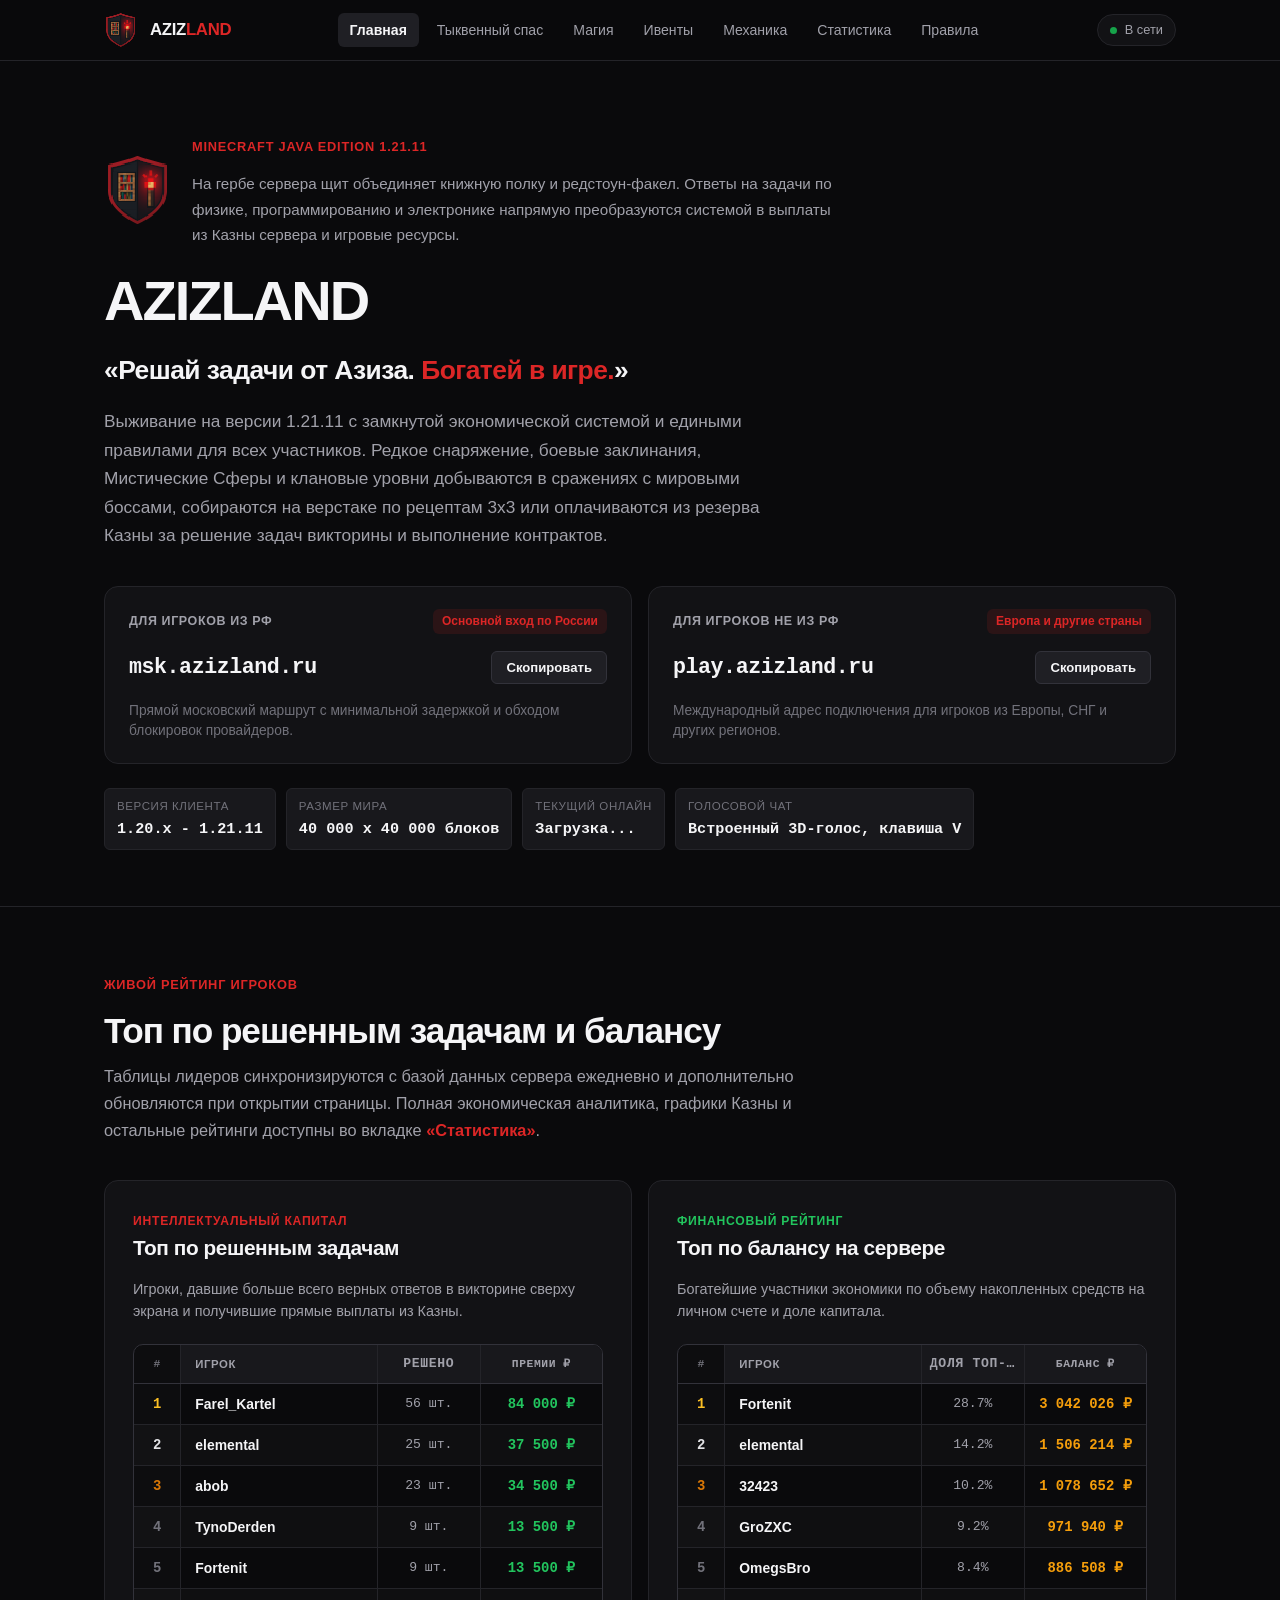
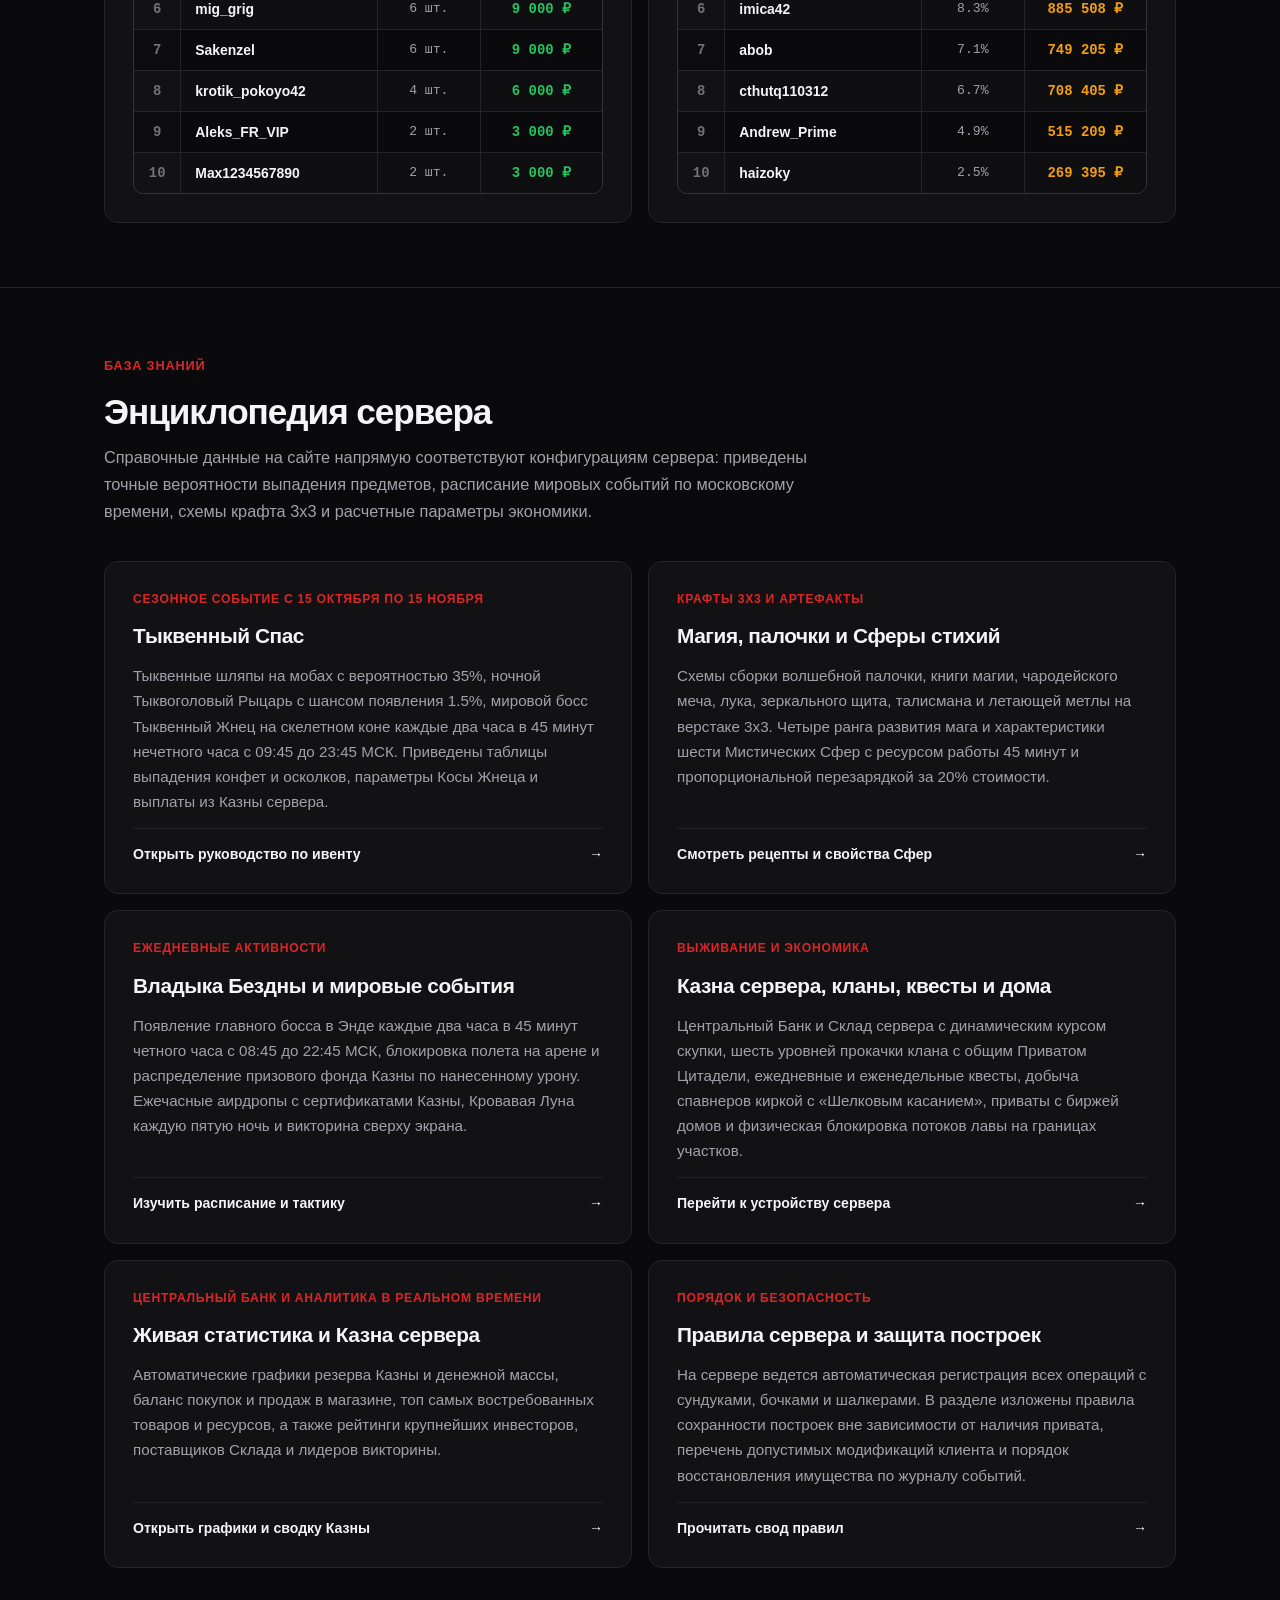
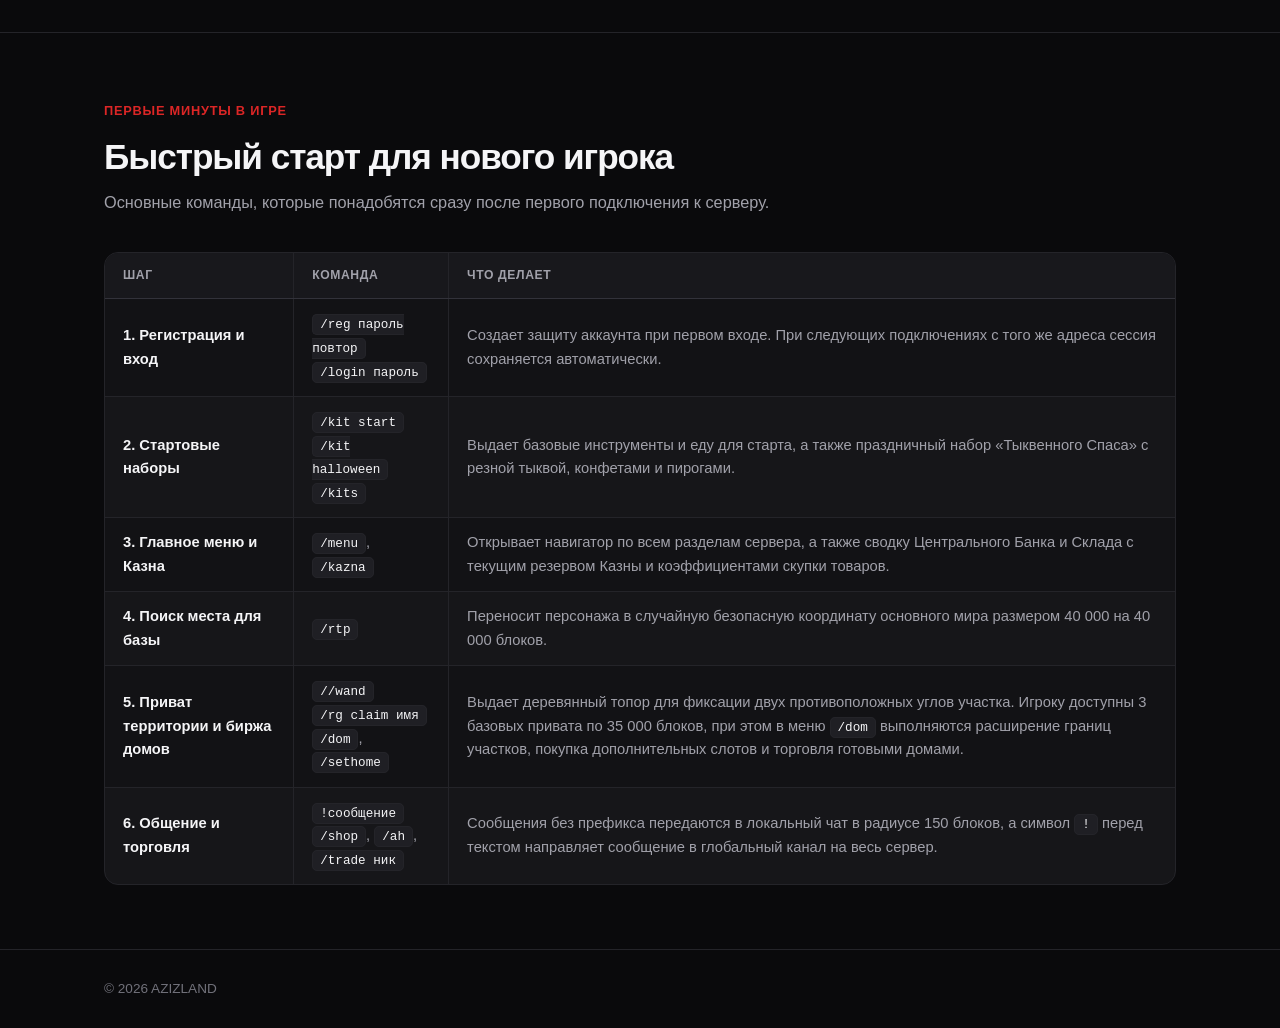
==== commit eda88586: "Daily site stats sync" ====
--- a/index.html
+++ b/index.html
@@ -143,8 +143,8 @@
                                 </thead>
                                 <tbody id="homeTopQuiz">
                                     <tr><td class="col-rank rank-medal-1">1</td><td class="col-name"><strong>Farel_Kartel</strong></td><td class="col-mid">56 шт.</td><td class="col-num" style="color:#22c55e;">84 000 ₽</td></tr>
-                                    <tr><td class="col-rank rank-medal-2">2</td><td class="col-name"><strong>abob</strong></td><td class="col-mid">23 шт.</td><td class="col-num" style="color:#22c55e;">34 500 ₽</td></tr>
-                                    <tr><td class="col-rank rank-medal-3">3</td><td class="col-name"><strong>elemental</strong></td><td class="col-mid">19 шт.</td><td class="col-num" style="color:#22c55e;">28 500 ₽</td></tr>
+                                    <tr><td class="col-rank rank-medal-2">2</td><td class="col-name"><strong>elemental</strong></td><td class="col-mid">25 шт.</td><td class="col-num" style="color:#22c55e;">37 500 ₽</td></tr>
+                                    <tr><td class="col-rank rank-medal-3">3</td><td class="col-name"><strong>abob</strong></td><td class="col-mid">23 шт.</td><td class="col-num" style="color:#22c55e;">34 500 ₽</td></tr>
                                     <tr><td class="col-rank">4</td><td class="col-name"><strong>TynoDerden</strong></td><td class="col-mid">9 шт.</td><td class="col-num" style="color:#22c55e;">13 500 ₽</td></tr>
                                     <tr><td class="col-rank">5</td><td class="col-name"><strong>Fortenit</strong></td><td class="col-mid">9 шт.</td><td class="col-num" style="color:#22c55e;">13 500 ₽</td></tr>
                                     <tr><td class="col-rank">6</td><td class="col-name"><strong>mig_grig</strong></td><td class="col-mid">6 шт.</td><td class="col-num" style="color:#22c55e;">9 000 ₽</td></tr>
@@ -178,16 +178,16 @@
                                     </tr>
                                 </thead>
                                 <tbody id="homeTopBalance">
-                                    <tr><td class="col-rank rank-medal-1">1</td><td class="col-name"><strong>Fortenit</strong></td><td class="col-mid">29.8%</td><td class="col-num" style="color:#f59e0b;">3 057 026 ₽</td></tr>
-                                    <tr><td class="col-rank rank-medal-2">2</td><td class="col-name"><strong>elemental</strong></td><td class="col-mid">10.5%</td><td class="col-num" style="color:#f59e0b;">1 079 057 ₽</td></tr>
-                                    <tr><td class="col-rank rank-medal-3">3</td><td class="col-name"><strong>32423</strong></td><td class="col-mid">10.5%</td><td class="col-num" style="color:#f59e0b;">1 078 652 ₽</td></tr>
-                                    <tr><td class="col-rank">4</td><td class="col-name"><strong>GroZXC</strong></td><td class="col-mid">9.5%</td><td class="col-num" style="color:#f59e0b;">971 940 ₽</td></tr>
-                                    <tr><td class="col-rank">5</td><td class="col-name"><strong>OmegsBro</strong></td><td class="col-mid">9.1%</td><td class="col-num" style="color:#f59e0b;">935 033 ₽</td></tr>
-                                    <tr><td class="col-rank">6</td><td class="col-name"><strong>imica42</strong></td><td class="col-mid">8.6%</td><td class="col-num" style="color:#f59e0b;">885 508 ₽</td></tr>
-                                    <tr><td class="col-rank">7</td><td class="col-name"><strong>abob</strong></td><td class="col-mid">7.3%</td><td class="col-num" style="color:#f59e0b;">749 205 ₽</td></tr>
-                                    <tr><td class="col-rank">8</td><td class="col-name"><strong>cthutq110312</strong></td><td class="col-mid">6.9%</td><td class="col-num" style="color:#f59e0b;">702 875 ₽</td></tr>
-                                    <tr><td class="col-rank">9</td><td class="col-name"><strong>Andrew_Prime</strong></td><td class="col-mid">5.0%</td><td class="col-num" style="color:#f59e0b;">515 209 ₽</td></tr>
-                                    <tr><td class="col-rank">10</td><td class="col-name"><strong>haizoky</strong></td><td class="col-mid">2.6%</td><td class="col-num" style="color:#f59e0b;">269 395 ₽</td></tr>
+                                    <tr><td class="col-rank rank-medal-1">1</td><td class="col-name"><strong>Fortenit</strong></td><td class="col-mid">28.7%</td><td class="col-num" style="color:#f59e0b;">3 042 026 ₽</td></tr>
+                                    <tr><td class="col-rank rank-medal-2">2</td><td class="col-name"><strong>elemental</strong></td><td class="col-mid">14.2%</td><td class="col-num" style="color:#f59e0b;">1 506 214 ₽</td></tr>
+                                    <tr><td class="col-rank rank-medal-3">3</td><td class="col-name"><strong>32423</strong></td><td class="col-mid">10.2%</td><td class="col-num" style="color:#f59e0b;">1 078 652 ₽</td></tr>
+                                    <tr><td class="col-rank">4</td><td class="col-name"><strong>GroZXC</strong></td><td class="col-mid">9.2%</td><td class="col-num" style="color:#f59e0b;">971 940 ₽</td></tr>
+                                    <tr><td class="col-rank">5</td><td class="col-name"><strong>OmegsBro</strong></td><td class="col-mid">8.4%</td><td class="col-num" style="color:#f59e0b;">886 508 ₽</td></tr>
+                                    <tr><td class="col-rank">6</td><td class="col-name"><strong>imica42</strong></td><td class="col-mid">8.3%</td><td class="col-num" style="color:#f59e0b;">885 508 ₽</td></tr>
+                                    <tr><td class="col-rank">7</td><td class="col-name"><strong>abob</strong></td><td class="col-mid">7.1%</td><td class="col-num" style="color:#f59e0b;">749 205 ₽</td></tr>
+                                    <tr><td class="col-rank">8</td><td class="col-name"><strong>cthutq110312</strong></td><td class="col-mid">6.7%</td><td class="col-num" style="color:#f59e0b;">708 405 ₽</td></tr>
+                                    <tr><td class="col-rank">9</td><td class="col-name"><strong>Andrew_Prime</strong></td><td class="col-mid">4.9%</td><td class="col-num" style="color:#f59e0b;">515 209 ₽</td></tr>
+                                    <tr><td class="col-rank">10</td><td class="col-name"><strong>haizoky</strong></td><td class="col-mid">2.5%</td><td class="col-num" style="color:#f59e0b;">269 395 ₽</td></tr>
                                 </tbody>
                             </table>
                         </div>
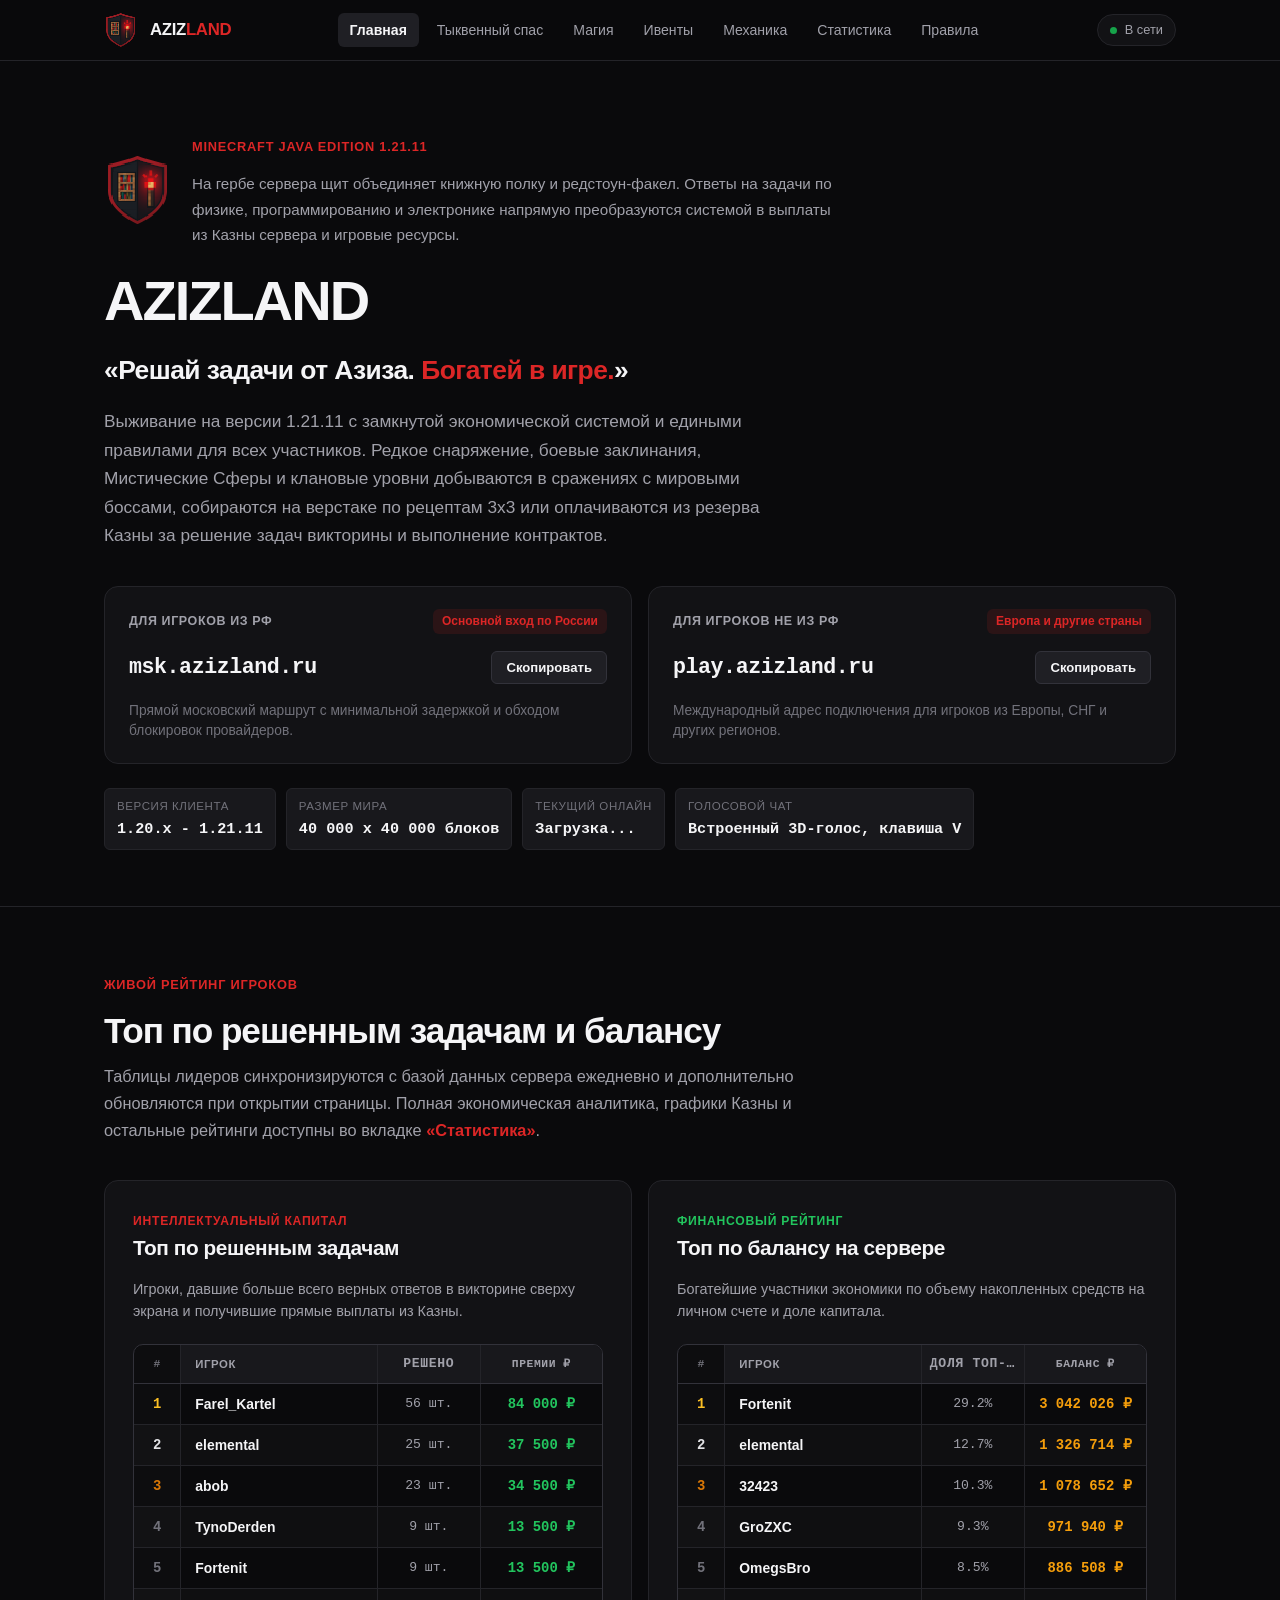
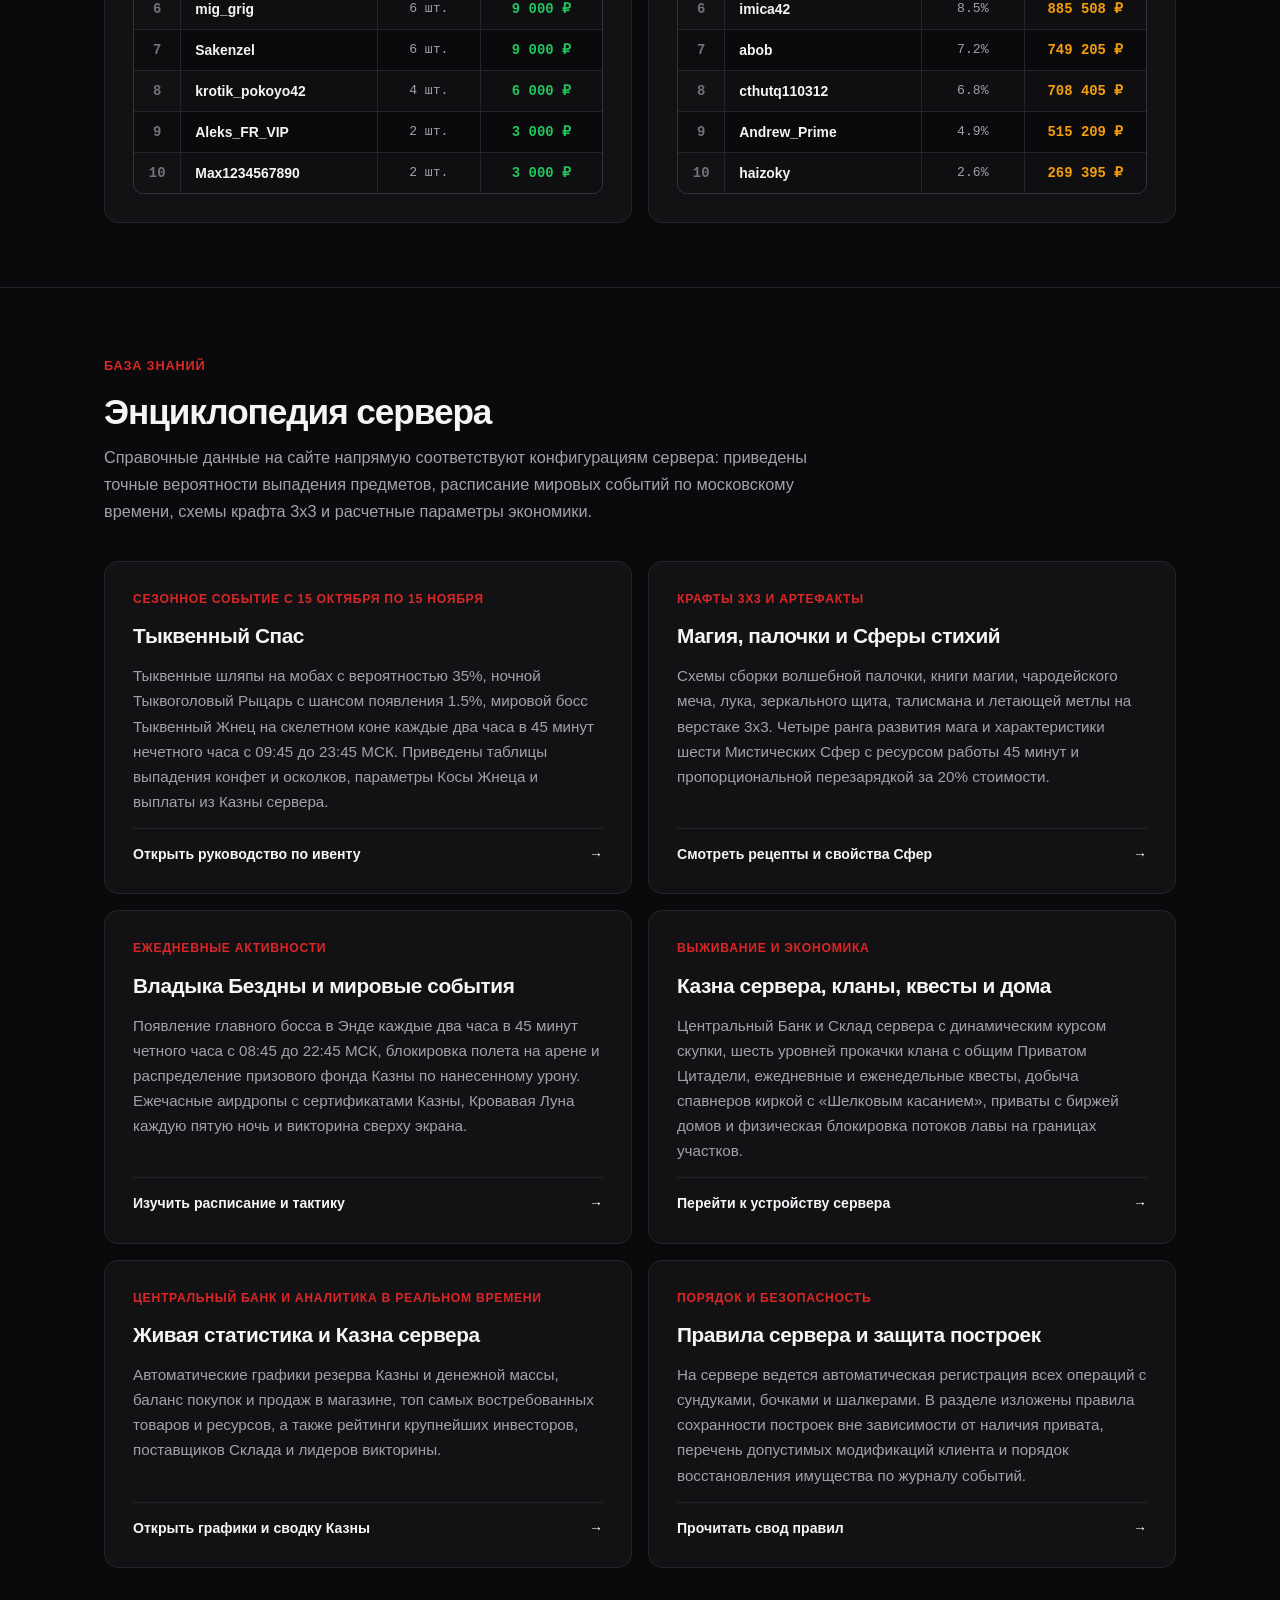
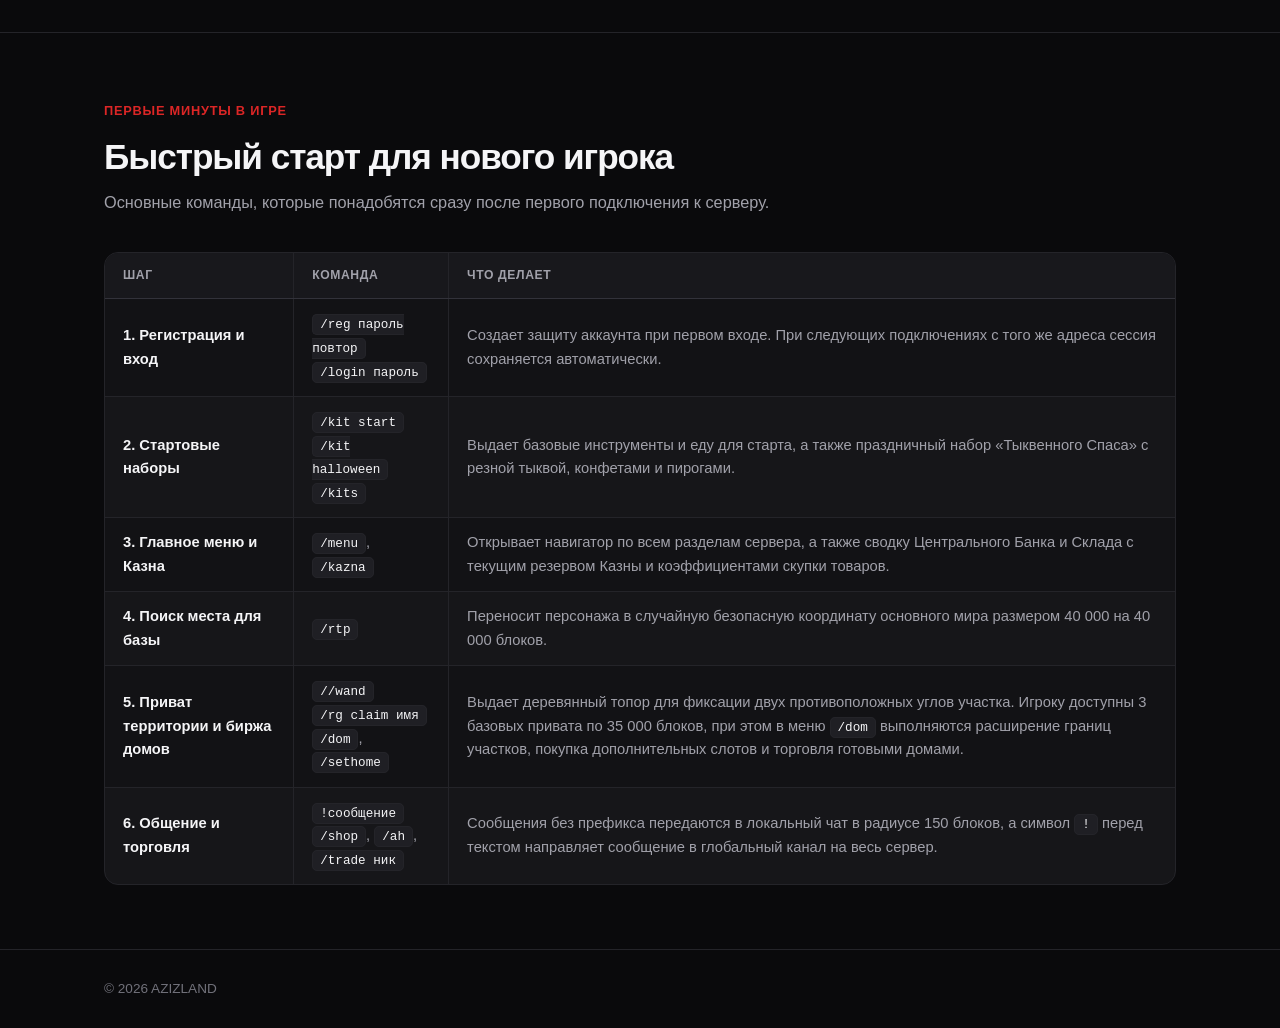
==== commit c58073f8: "Daily site stats sync" ====
--- a/index.html
+++ b/index.html
@@ -178,16 +178,16 @@
                                     </tr>
                                 </thead>
                                 <tbody id="homeTopBalance">
-                                    <tr><td class="col-rank rank-medal-1">1</td><td class="col-name"><strong>Fortenit</strong></td><td class="col-mid">28.7%</td><td class="col-num" style="color:#f59e0b;">3 042 026 ₽</td></tr>
-                                    <tr><td class="col-rank rank-medal-2">2</td><td class="col-name"><strong>elemental</strong></td><td class="col-mid">14.2%</td><td class="col-num" style="color:#f59e0b;">1 506 214 ₽</td></tr>
-                                    <tr><td class="col-rank rank-medal-3">3</td><td class="col-name"><strong>32423</strong></td><td class="col-mid">10.2%</td><td class="col-num" style="color:#f59e0b;">1 078 652 ₽</td></tr>
-                                    <tr><td class="col-rank">4</td><td class="col-name"><strong>GroZXC</strong></td><td class="col-mid">9.2%</td><td class="col-num" style="color:#f59e0b;">971 940 ₽</td></tr>
-                                    <tr><td class="col-rank">5</td><td class="col-name"><strong>OmegsBro</strong></td><td class="col-mid">8.4%</td><td class="col-num" style="color:#f59e0b;">886 508 ₽</td></tr>
-                                    <tr><td class="col-rank">6</td><td class="col-name"><strong>imica42</strong></td><td class="col-mid">8.3%</td><td class="col-num" style="color:#f59e0b;">885 508 ₽</td></tr>
-                                    <tr><td class="col-rank">7</td><td class="col-name"><strong>abob</strong></td><td class="col-mid">7.1%</td><td class="col-num" style="color:#f59e0b;">749 205 ₽</td></tr>
-                                    <tr><td class="col-rank">8</td><td class="col-name"><strong>cthutq110312</strong></td><td class="col-mid">6.7%</td><td class="col-num" style="color:#f59e0b;">708 405 ₽</td></tr>
+                                    <tr><td class="col-rank rank-medal-1">1</td><td class="col-name"><strong>Fortenit</strong></td><td class="col-mid">29.2%</td><td class="col-num" style="color:#f59e0b;">3 042 026 ₽</td></tr>
+                                    <tr><td class="col-rank rank-medal-2">2</td><td class="col-name"><strong>elemental</strong></td><td class="col-mid">12.7%</td><td class="col-num" style="color:#f59e0b;">1 326 714 ₽</td></tr>
+                                    <tr><td class="col-rank rank-medal-3">3</td><td class="col-name"><strong>32423</strong></td><td class="col-mid">10.3%</td><td class="col-num" style="color:#f59e0b;">1 078 652 ₽</td></tr>
+                                    <tr><td class="col-rank">4</td><td class="col-name"><strong>GroZXC</strong></td><td class="col-mid">9.3%</td><td class="col-num" style="color:#f59e0b;">971 940 ₽</td></tr>
+                                    <tr><td class="col-rank">5</td><td class="col-name"><strong>OmegsBro</strong></td><td class="col-mid">8.5%</td><td class="col-num" style="color:#f59e0b;">886 508 ₽</td></tr>
+                                    <tr><td class="col-rank">6</td><td class="col-name"><strong>imica42</strong></td><td class="col-mid">8.5%</td><td class="col-num" style="color:#f59e0b;">885 508 ₽</td></tr>
+                                    <tr><td class="col-rank">7</td><td class="col-name"><strong>abob</strong></td><td class="col-mid">7.2%</td><td class="col-num" style="color:#f59e0b;">749 205 ₽</td></tr>
+                                    <tr><td class="col-rank">8</td><td class="col-name"><strong>cthutq110312</strong></td><td class="col-mid">6.8%</td><td class="col-num" style="color:#f59e0b;">708 405 ₽</td></tr>
                                     <tr><td class="col-rank">9</td><td class="col-name"><strong>Andrew_Prime</strong></td><td class="col-mid">4.9%</td><td class="col-num" style="color:#f59e0b;">515 209 ₽</td></tr>
-                                    <tr><td class="col-rank">10</td><td class="col-name"><strong>haizoky</strong></td><td class="col-mid">2.5%</td><td class="col-num" style="color:#f59e0b;">269 395 ₽</td></tr>
+                                    <tr><td class="col-rank">10</td><td class="col-name"><strong>haizoky</strong></td><td class="col-mid">2.6%</td><td class="col-num" style="color:#f59e0b;">269 395 ₽</td></tr>
                                 </tbody>
                             </table>
                         </div>
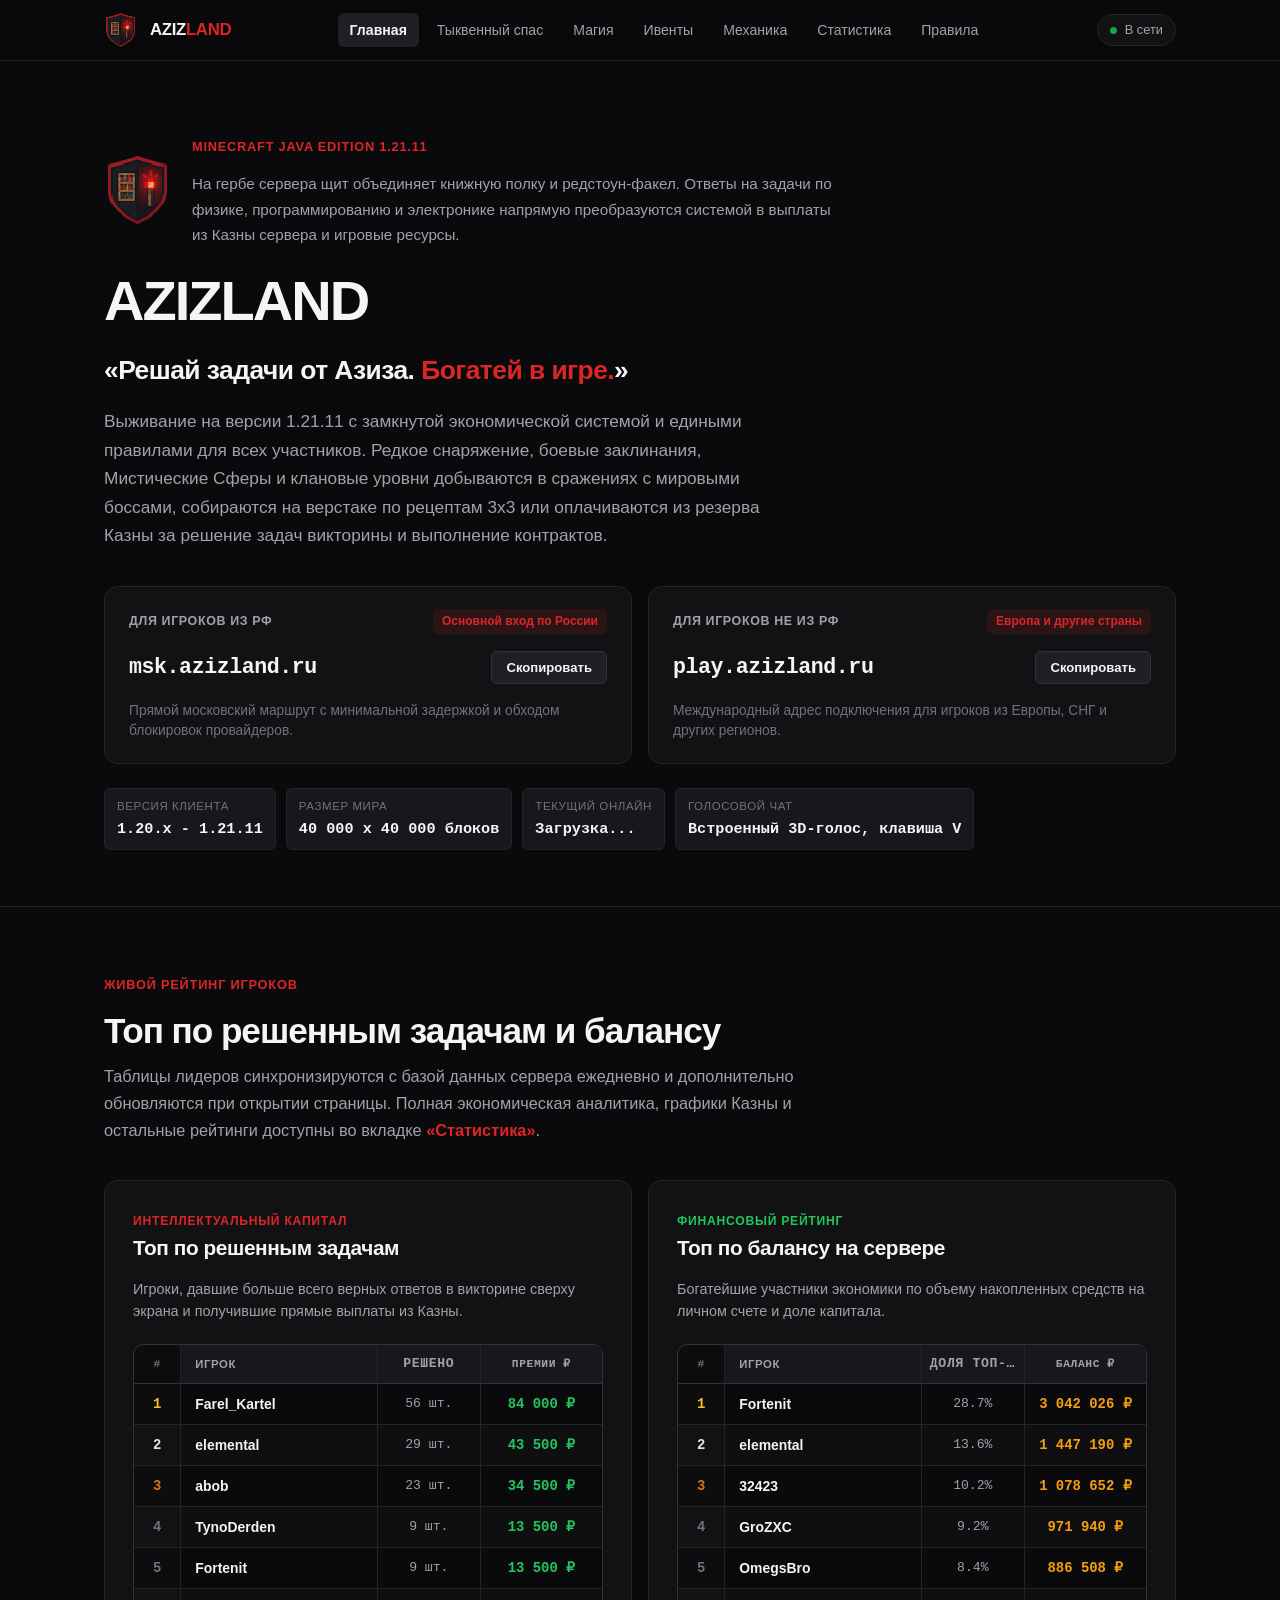
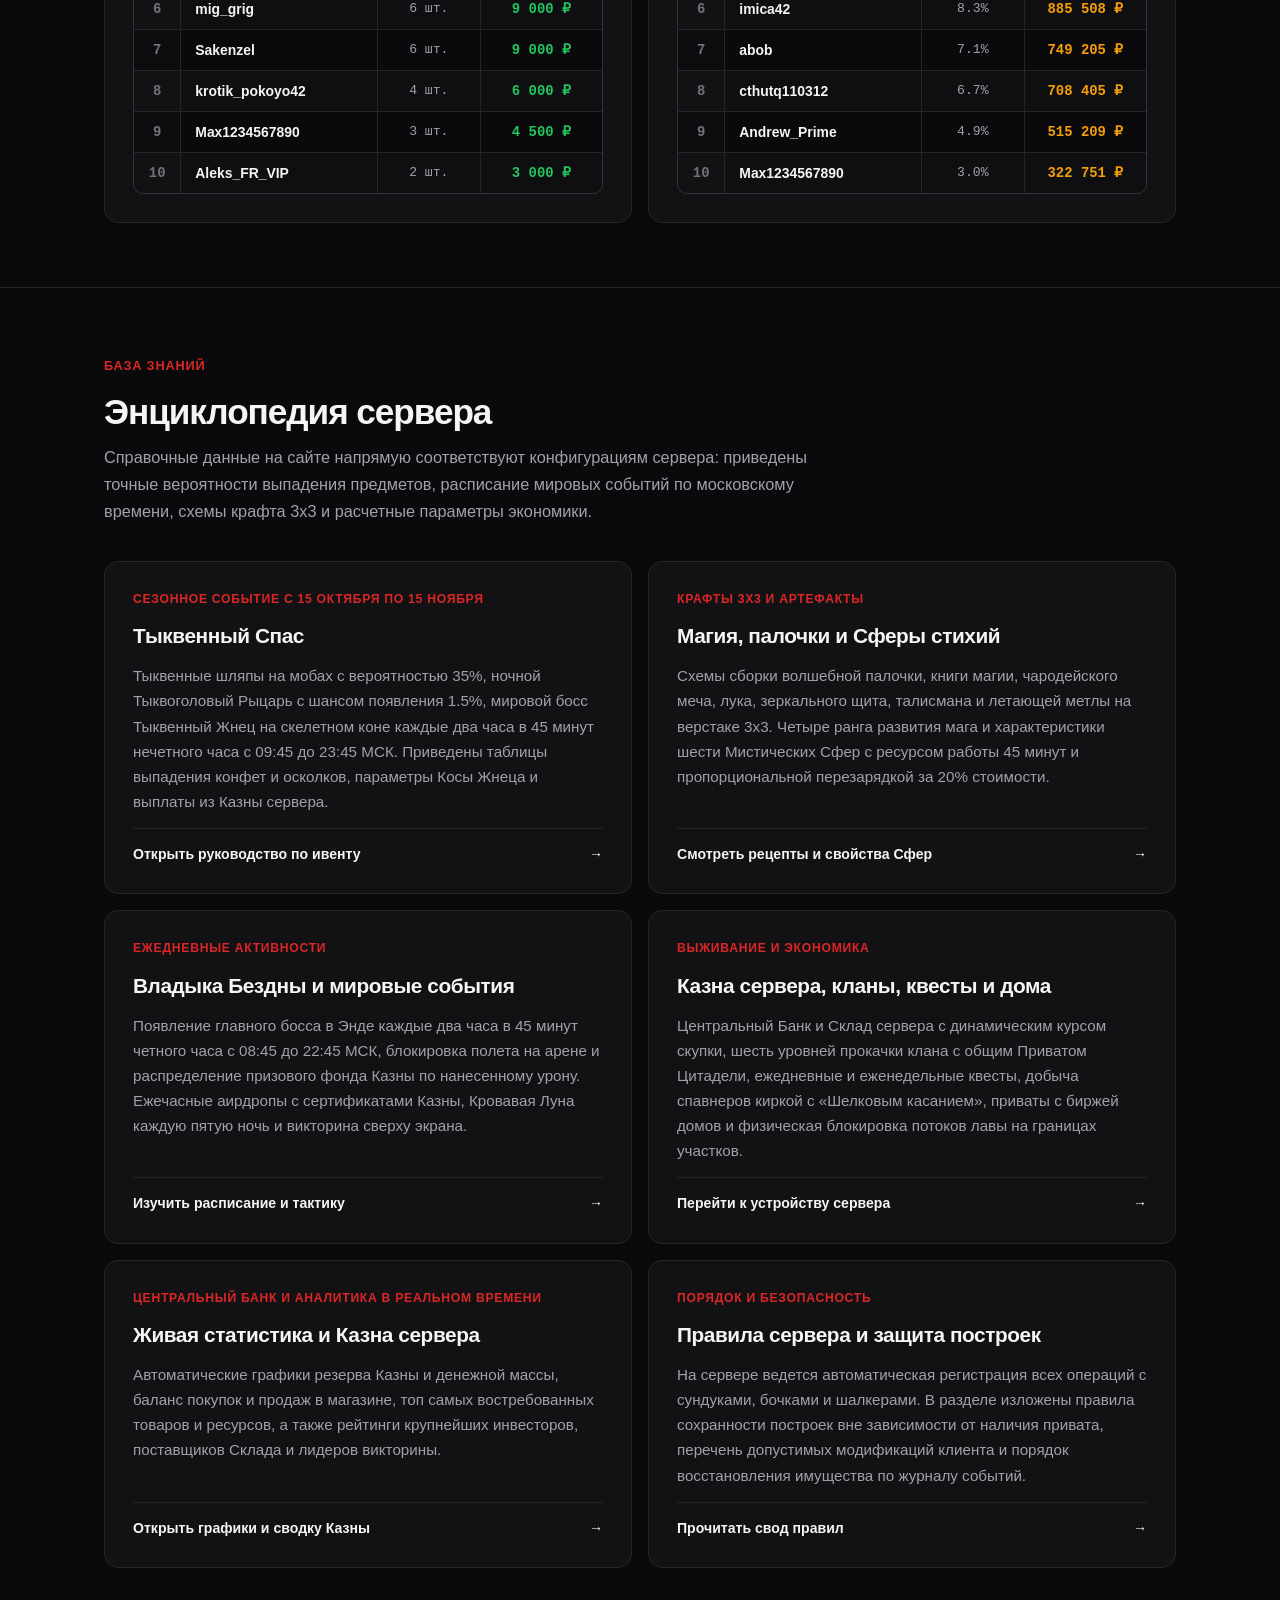
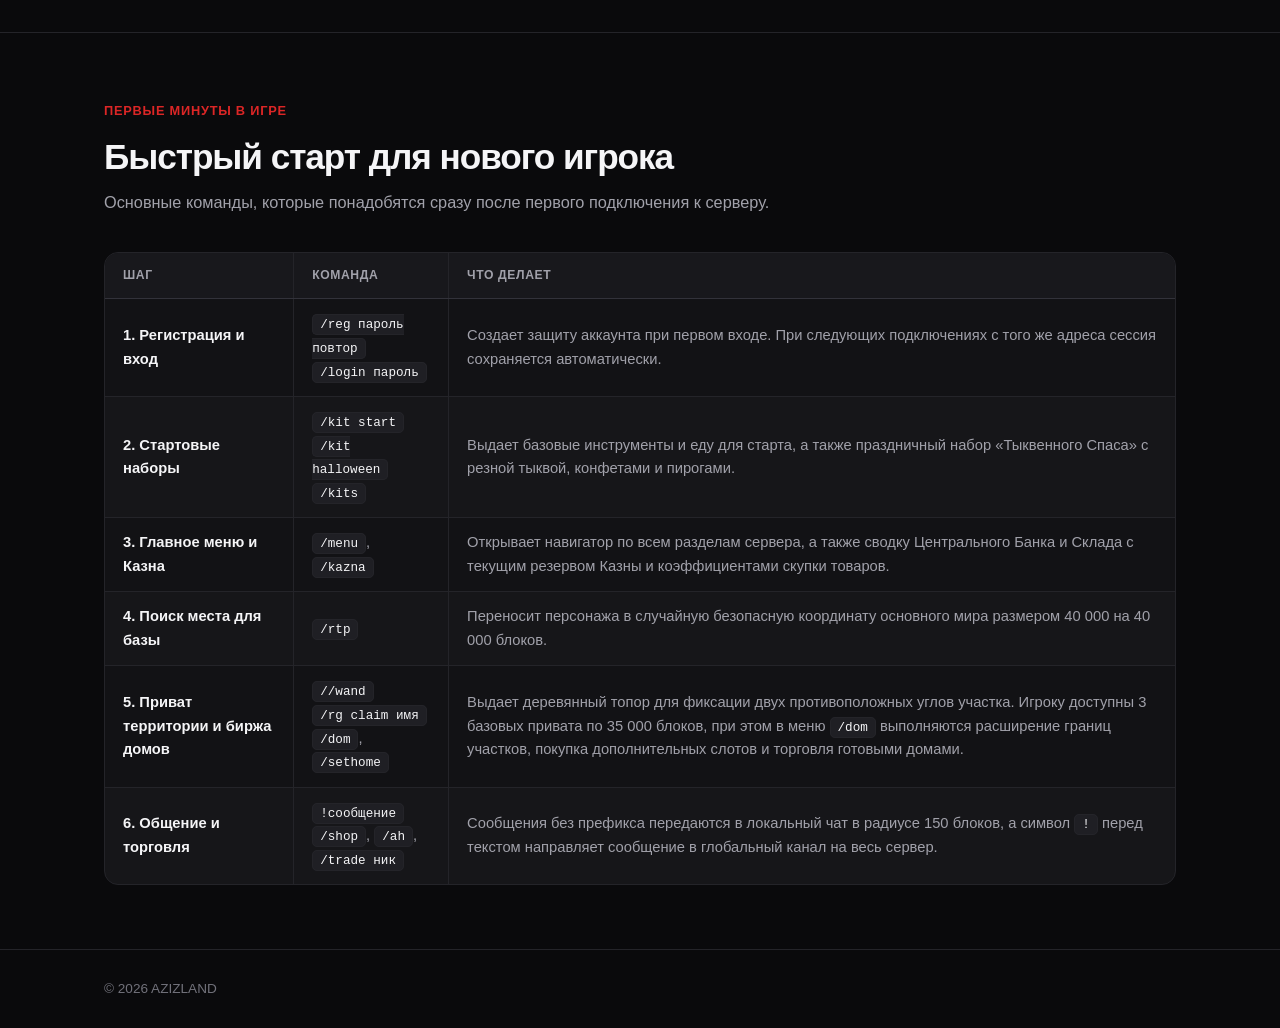
==== commit 328a93d0: "Daily site stats sync" ====
--- a/index.html
+++ b/index.html
@@ -143,15 +143,15 @@
                                 </thead>
                                 <tbody id="homeTopQuiz">
                                     <tr><td class="col-rank rank-medal-1">1</td><td class="col-name"><strong>Farel_Kartel</strong></td><td class="col-mid">56 шт.</td><td class="col-num" style="color:#22c55e;">84 000 ₽</td></tr>
-                                    <tr><td class="col-rank rank-medal-2">2</td><td class="col-name"><strong>elemental</strong></td><td class="col-mid">25 шт.</td><td class="col-num" style="color:#22c55e;">37 500 ₽</td></tr>
+                                    <tr><td class="col-rank rank-medal-2">2</td><td class="col-name"><strong>elemental</strong></td><td class="col-mid">29 шт.</td><td class="col-num" style="color:#22c55e;">43 500 ₽</td></tr>
                                     <tr><td class="col-rank rank-medal-3">3</td><td class="col-name"><strong>abob</strong></td><td class="col-mid">23 шт.</td><td class="col-num" style="color:#22c55e;">34 500 ₽</td></tr>
                                     <tr><td class="col-rank">4</td><td class="col-name"><strong>TynoDerden</strong></td><td class="col-mid">9 шт.</td><td class="col-num" style="color:#22c55e;">13 500 ₽</td></tr>
                                     <tr><td class="col-rank">5</td><td class="col-name"><strong>Fortenit</strong></td><td class="col-mid">9 шт.</td><td class="col-num" style="color:#22c55e;">13 500 ₽</td></tr>
                                     <tr><td class="col-rank">6</td><td class="col-name"><strong>mig_grig</strong></td><td class="col-mid">6 шт.</td><td class="col-num" style="color:#22c55e;">9 000 ₽</td></tr>
                                     <tr><td class="col-rank">7</td><td class="col-name"><strong>Sakenzel</strong></td><td class="col-mid">6 шт.</td><td class="col-num" style="color:#22c55e;">9 000 ₽</td></tr>
                                     <tr><td class="col-rank">8</td><td class="col-name"><strong>krotik_pokoyo42</strong></td><td class="col-mid">4 шт.</td><td class="col-num" style="color:#22c55e;">6 000 ₽</td></tr>
-                                    <tr><td class="col-rank">9</td><td class="col-name"><strong>Aleks_FR_VIP</strong></td><td class="col-mid">2 шт.</td><td class="col-num" style="color:#22c55e;">3 000 ₽</td></tr>
-                                    <tr><td class="col-rank">10</td><td class="col-name"><strong>Max1234567890</strong></td><td class="col-mid">2 шт.</td><td class="col-num" style="color:#22c55e;">3 000 ₽</td></tr>
+                                    <tr><td class="col-rank">9</td><td class="col-name"><strong>Max1234567890</strong></td><td class="col-mid">3 шт.</td><td class="col-num" style="color:#22c55e;">4 500 ₽</td></tr>
+                                    <tr><td class="col-rank">10</td><td class="col-name"><strong>Aleks_FR_VIP</strong></td><td class="col-mid">2 шт.</td><td class="col-num" style="color:#22c55e;">3 000 ₽</td></tr>
                                 </tbody>
                             </table>
                         </div>
@@ -178,16 +178,16 @@
                                     </tr>
                                 </thead>
                                 <tbody id="homeTopBalance">
-                                    <tr><td class="col-rank rank-medal-1">1</td><td class="col-name"><strong>Fortenit</strong></td><td class="col-mid">29.2%</td><td class="col-num" style="color:#f59e0b;">3 042 026 ₽</td></tr>
-                                    <tr><td class="col-rank rank-medal-2">2</td><td class="col-name"><strong>elemental</strong></td><td class="col-mid">12.7%</td><td class="col-num" style="color:#f59e0b;">1 326 714 ₽</td></tr>
-                                    <tr><td class="col-rank rank-medal-3">3</td><td class="col-name"><strong>32423</strong></td><td class="col-mid">10.3%</td><td class="col-num" style="color:#f59e0b;">1 078 652 ₽</td></tr>
-                                    <tr><td class="col-rank">4</td><td class="col-name"><strong>GroZXC</strong></td><td class="col-mid">9.3%</td><td class="col-num" style="color:#f59e0b;">971 940 ₽</td></tr>
-                                    <tr><td class="col-rank">5</td><td class="col-name"><strong>OmegsBro</strong></td><td class="col-mid">8.5%</td><td class="col-num" style="color:#f59e0b;">886 508 ₽</td></tr>
-                                    <tr><td class="col-rank">6</td><td class="col-name"><strong>imica42</strong></td><td class="col-mid">8.5%</td><td class="col-num" style="color:#f59e0b;">885 508 ₽</td></tr>
-                                    <tr><td class="col-rank">7</td><td class="col-name"><strong>abob</strong></td><td class="col-mid">7.2%</td><td class="col-num" style="color:#f59e0b;">749 205 ₽</td></tr>
-                                    <tr><td class="col-rank">8</td><td class="col-name"><strong>cthutq110312</strong></td><td class="col-mid">6.8%</td><td class="col-num" style="color:#f59e0b;">708 405 ₽</td></tr>
+                                    <tr><td class="col-rank rank-medal-1">1</td><td class="col-name"><strong>Fortenit</strong></td><td class="col-mid">28.7%</td><td class="col-num" style="color:#f59e0b;">3 042 026 ₽</td></tr>
+                                    <tr><td class="col-rank rank-medal-2">2</td><td class="col-name"><strong>elemental</strong></td><td class="col-mid">13.6%</td><td class="col-num" style="color:#f59e0b;">1 447 190 ₽</td></tr>
+                                    <tr><td class="col-rank rank-medal-3">3</td><td class="col-name"><strong>32423</strong></td><td class="col-mid">10.2%</td><td class="col-num" style="color:#f59e0b;">1 078 652 ₽</td></tr>
+                                    <tr><td class="col-rank">4</td><td class="col-name"><strong>GroZXC</strong></td><td class="col-mid">9.2%</td><td class="col-num" style="color:#f59e0b;">971 940 ₽</td></tr>
+                                    <tr><td class="col-rank">5</td><td class="col-name"><strong>OmegsBro</strong></td><td class="col-mid">8.4%</td><td class="col-num" style="color:#f59e0b;">886 508 ₽</td></tr>
+                                    <tr><td class="col-rank">6</td><td class="col-name"><strong>imica42</strong></td><td class="col-mid">8.3%</td><td class="col-num" style="color:#f59e0b;">885 508 ₽</td></tr>
+                                    <tr><td class="col-rank">7</td><td class="col-name"><strong>abob</strong></td><td class="col-mid">7.1%</td><td class="col-num" style="color:#f59e0b;">749 205 ₽</td></tr>
+                                    <tr><td class="col-rank">8</td><td class="col-name"><strong>cthutq110312</strong></td><td class="col-mid">6.7%</td><td class="col-num" style="color:#f59e0b;">708 405 ₽</td></tr>
                                     <tr><td class="col-rank">9</td><td class="col-name"><strong>Andrew_Prime</strong></td><td class="col-mid">4.9%</td><td class="col-num" style="color:#f59e0b;">515 209 ₽</td></tr>
-                                    <tr><td class="col-rank">10</td><td class="col-name"><strong>haizoky</strong></td><td class="col-mid">2.6%</td><td class="col-num" style="color:#f59e0b;">269 395 ₽</td></tr>
+                                    <tr><td class="col-rank">10</td><td class="col-name"><strong>Max1234567890</strong></td><td class="col-mid">3.0%</td><td class="col-num" style="color:#f59e0b;">322 751 ₽</td></tr>
                                 </tbody>
                             </table>
                         </div>
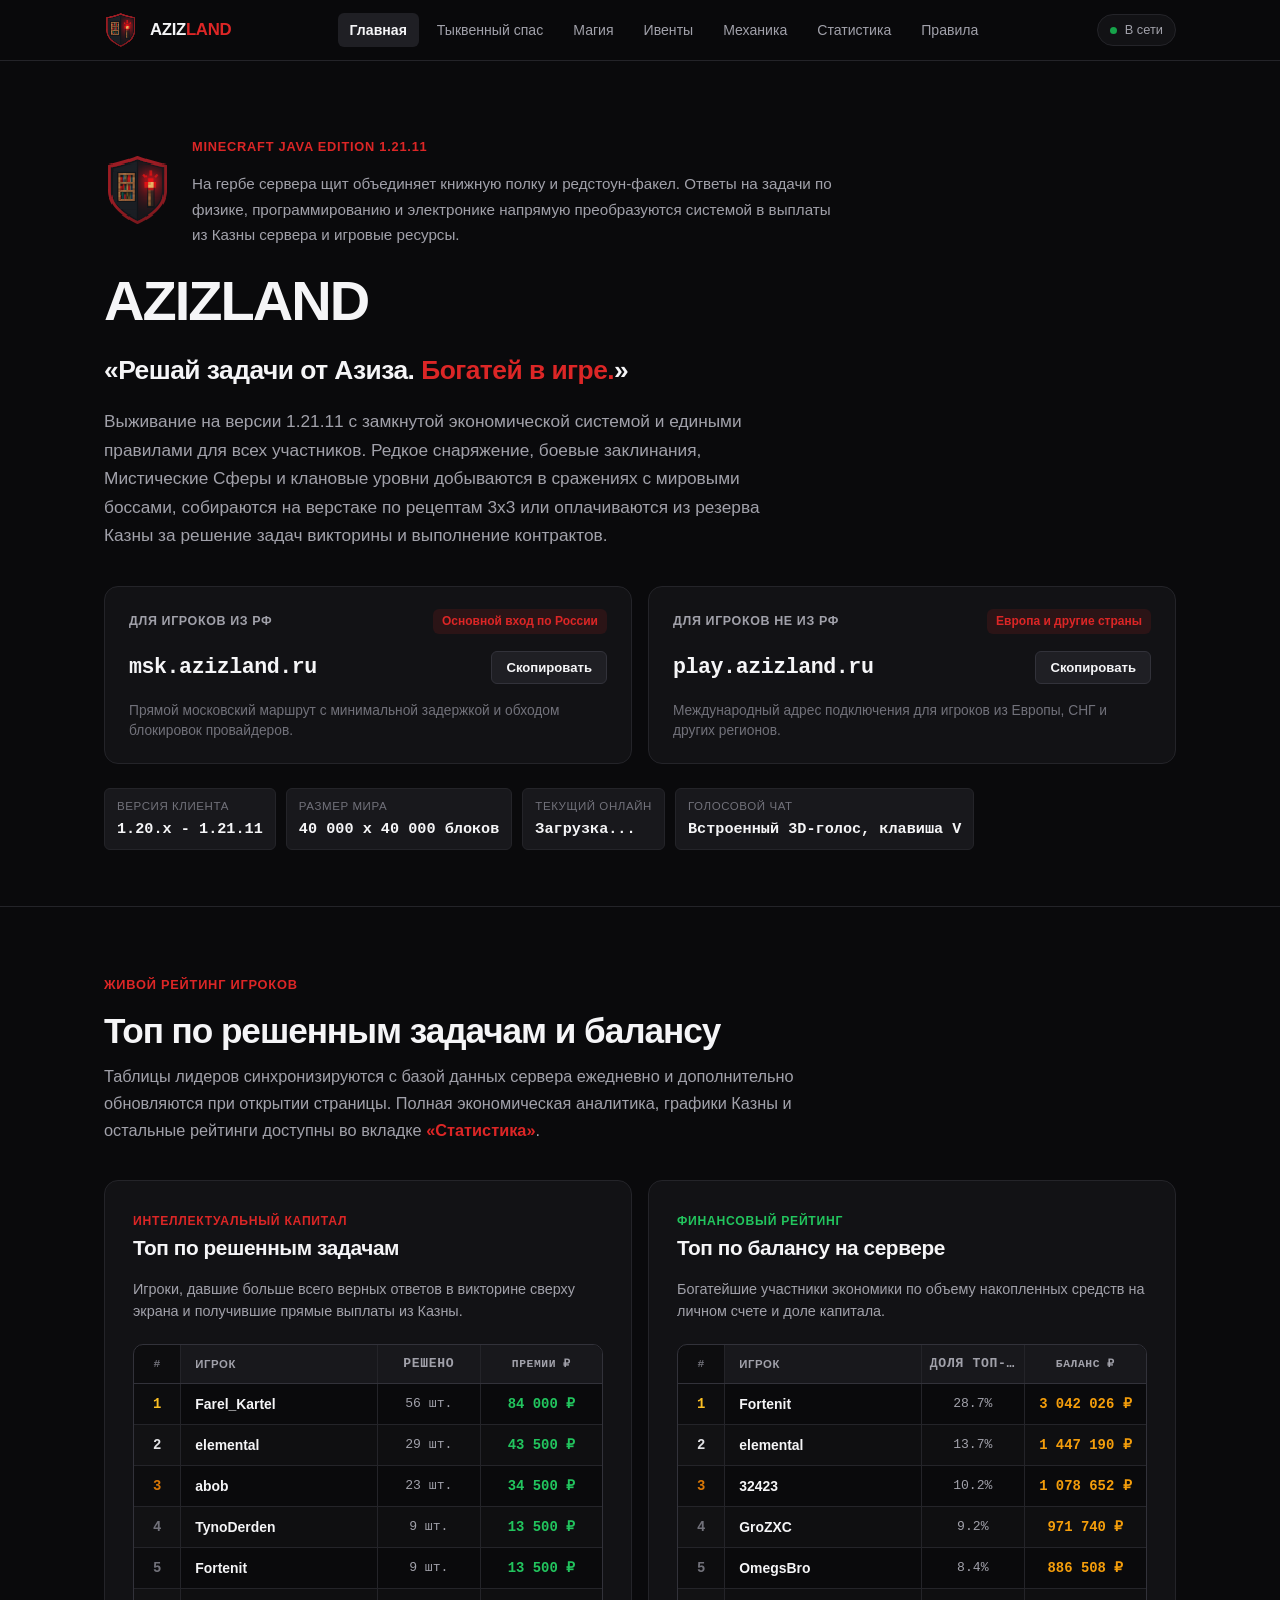
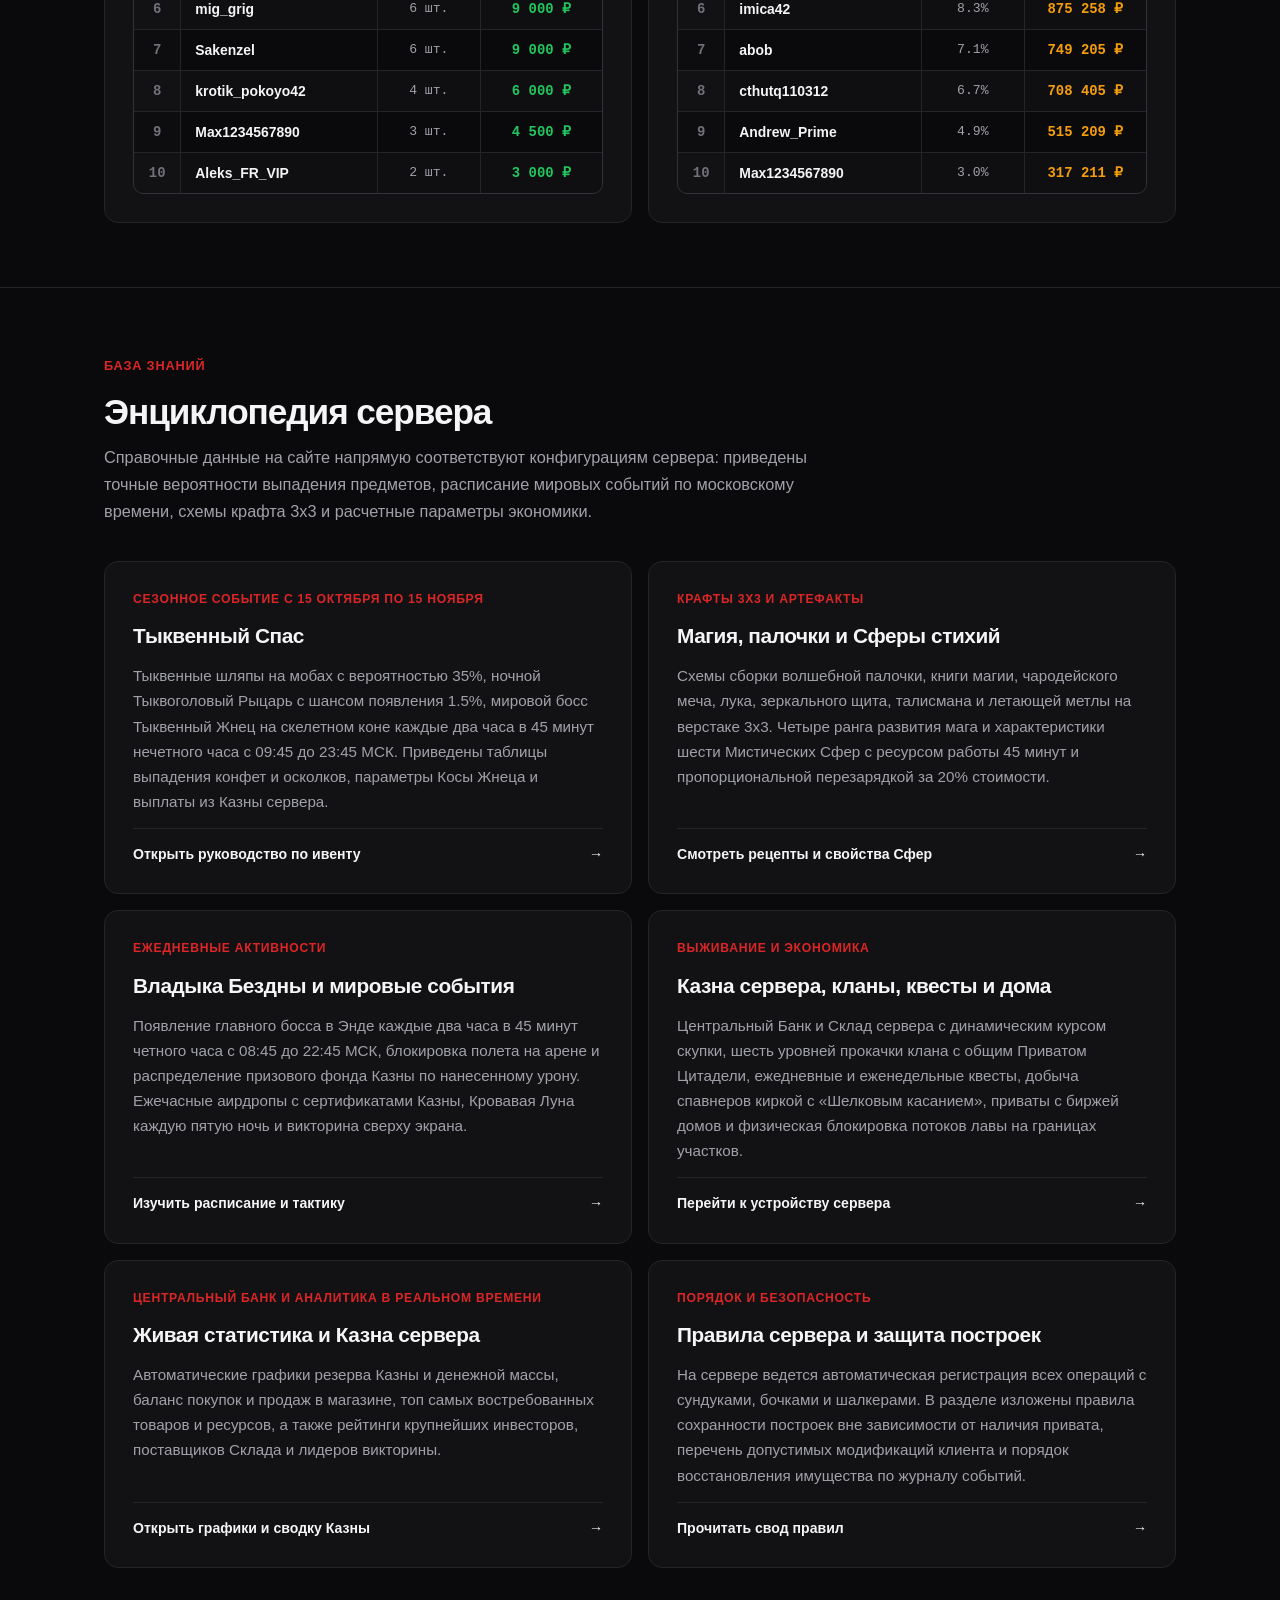
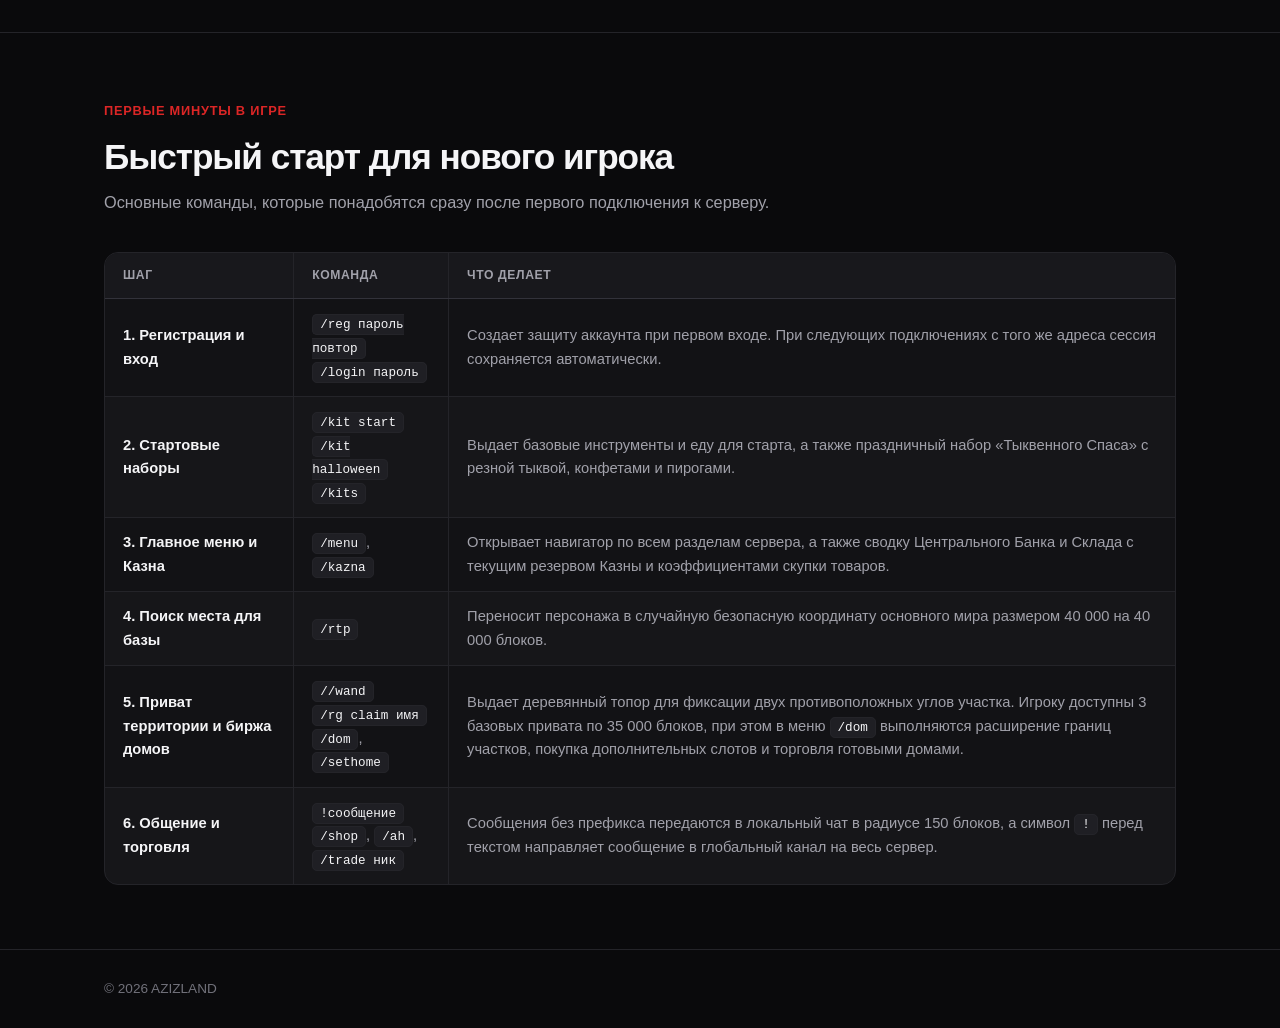
==== commit 6fdbcea0: "Daily site stats sync" ====
--- a/index.html
+++ b/index.html
@@ -179,15 +179,15 @@
                                 </thead>
                                 <tbody id="homeTopBalance">
                                     <tr><td class="col-rank rank-medal-1">1</td><td class="col-name"><strong>Fortenit</strong></td><td class="col-mid">28.7%</td><td class="col-num" style="color:#f59e0b;">3 042 026 ₽</td></tr>
-                                    <tr><td class="col-rank rank-medal-2">2</td><td class="col-name"><strong>elemental</strong></td><td class="col-mid">13.6%</td><td class="col-num" style="color:#f59e0b;">1 447 190 ₽</td></tr>
+                                    <tr><td class="col-rank rank-medal-2">2</td><td class="col-name"><strong>elemental</strong></td><td class="col-mid">13.7%</td><td class="col-num" style="color:#f59e0b;">1 447 190 ₽</td></tr>
                                     <tr><td class="col-rank rank-medal-3">3</td><td class="col-name"><strong>32423</strong></td><td class="col-mid">10.2%</td><td class="col-num" style="color:#f59e0b;">1 078 652 ₽</td></tr>
-                                    <tr><td class="col-rank">4</td><td class="col-name"><strong>GroZXC</strong></td><td class="col-mid">9.2%</td><td class="col-num" style="color:#f59e0b;">971 940 ₽</td></tr>
+                                    <tr><td class="col-rank">4</td><td class="col-name"><strong>GroZXC</strong></td><td class="col-mid">9.2%</td><td class="col-num" style="color:#f59e0b;">971 740 ₽</td></tr>
                                     <tr><td class="col-rank">5</td><td class="col-name"><strong>OmegsBro</strong></td><td class="col-mid">8.4%</td><td class="col-num" style="color:#f59e0b;">886 508 ₽</td></tr>
-                                    <tr><td class="col-rank">6</td><td class="col-name"><strong>imica42</strong></td><td class="col-mid">8.3%</td><td class="col-num" style="color:#f59e0b;">885 508 ₽</td></tr>
+                                    <tr><td class="col-rank">6</td><td class="col-name"><strong>imica42</strong></td><td class="col-mid">8.3%</td><td class="col-num" style="color:#f59e0b;">875 258 ₽</td></tr>
                                     <tr><td class="col-rank">7</td><td class="col-name"><strong>abob</strong></td><td class="col-mid">7.1%</td><td class="col-num" style="color:#f59e0b;">749 205 ₽</td></tr>
                                     <tr><td class="col-rank">8</td><td class="col-name"><strong>cthutq110312</strong></td><td class="col-mid">6.7%</td><td class="col-num" style="color:#f59e0b;">708 405 ₽</td></tr>
                                     <tr><td class="col-rank">9</td><td class="col-name"><strong>Andrew_Prime</strong></td><td class="col-mid">4.9%</td><td class="col-num" style="color:#f59e0b;">515 209 ₽</td></tr>
-                                    <tr><td class="col-rank">10</td><td class="col-name"><strong>Max1234567890</strong></td><td class="col-mid">3.0%</td><td class="col-num" style="color:#f59e0b;">322 751 ₽</td></tr>
+                                    <tr><td class="col-rank">10</td><td class="col-name"><strong>Max1234567890</strong></td><td class="col-mid">3.0%</td><td class="col-num" style="color:#f59e0b;">317 211 ₽</td></tr>
                                 </tbody>
                             </table>
                         </div>
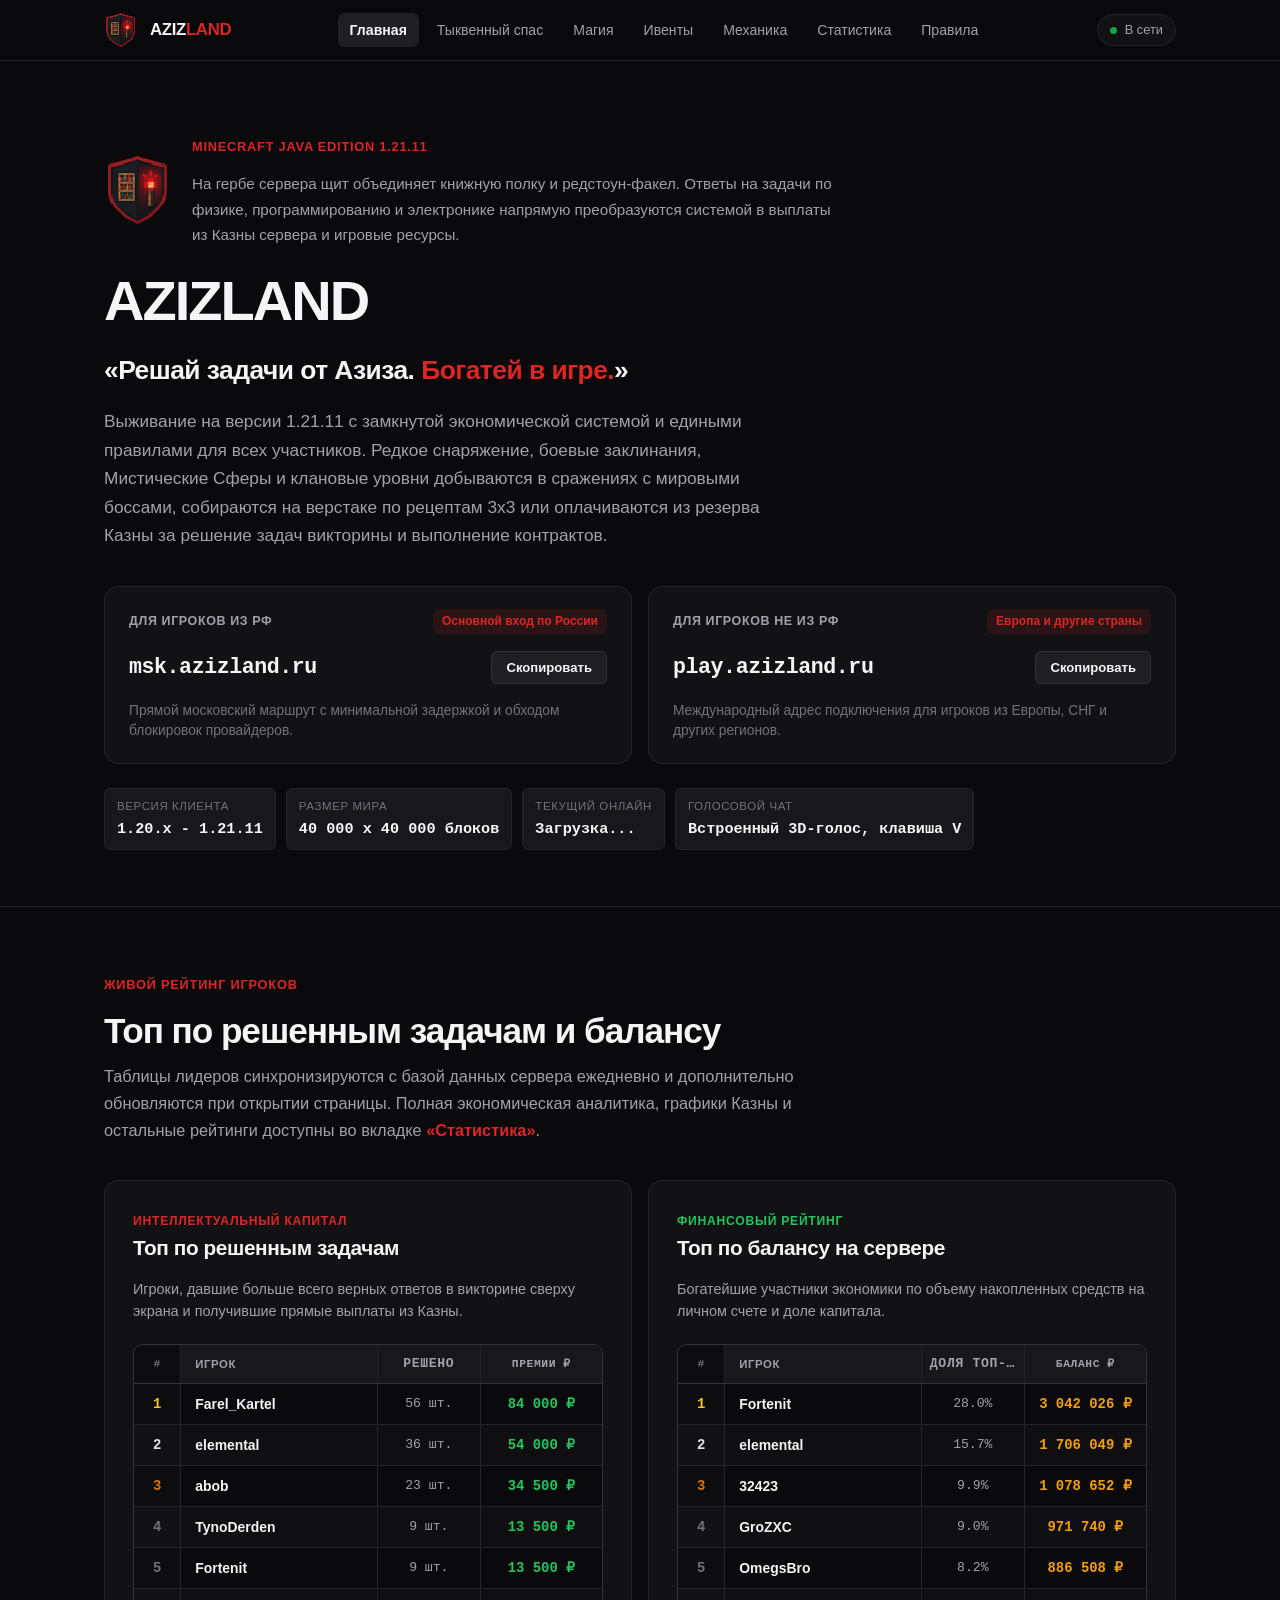
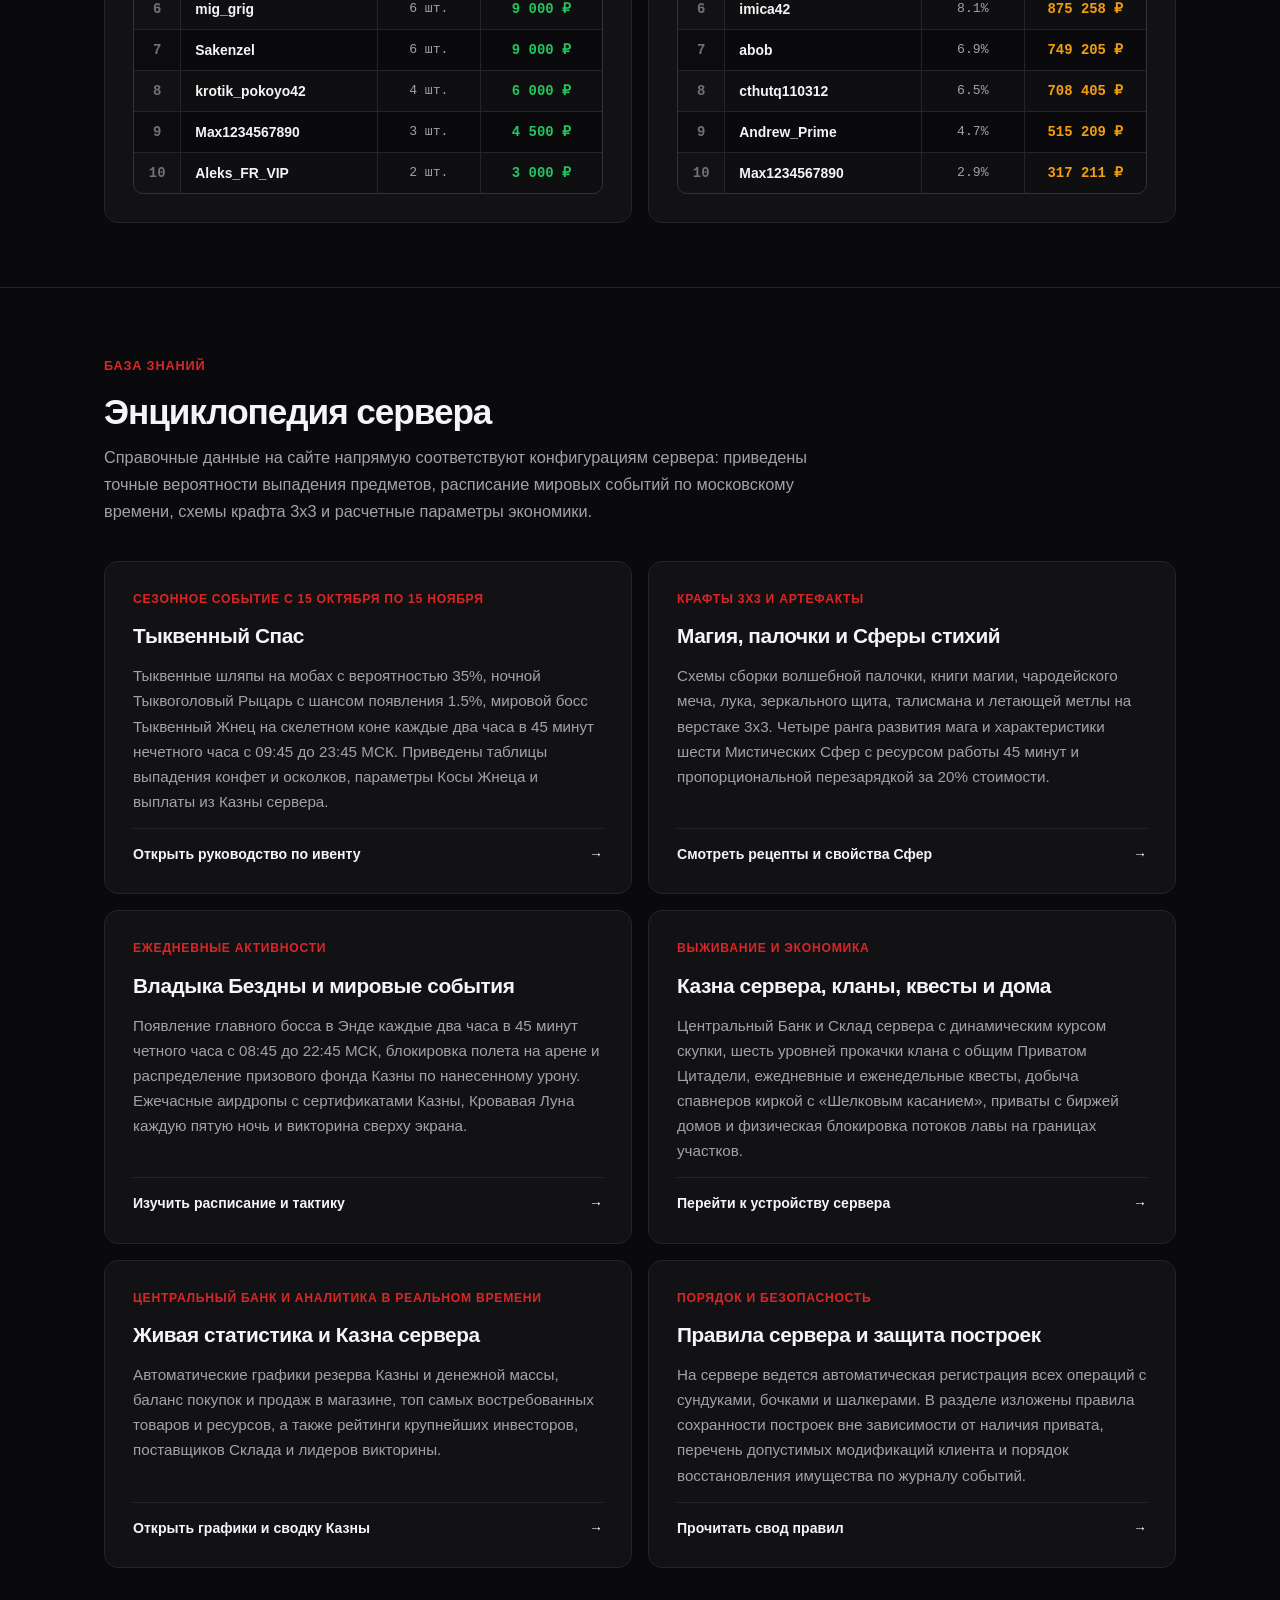
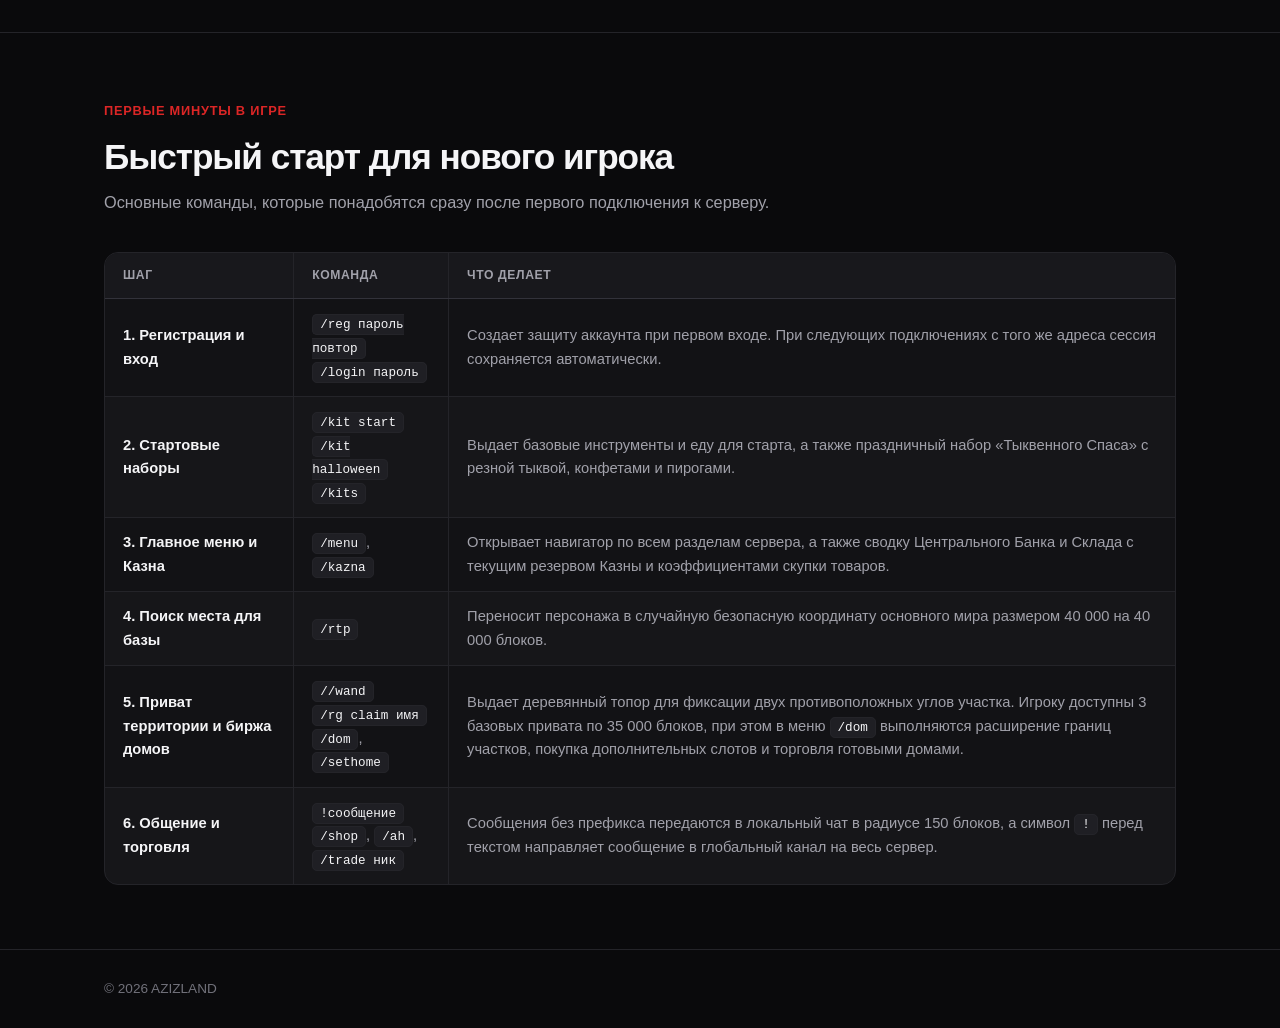
==== commit 828a9e3c: "Daily site stats sync" ====
--- a/index.html
+++ b/index.html
@@ -143,7 +143,7 @@
                                 </thead>
                                 <tbody id="homeTopQuiz">
                                     <tr><td class="col-rank rank-medal-1">1</td><td class="col-name"><strong>Farel_Kartel</strong></td><td class="col-mid">56 шт.</td><td class="col-num" style="color:#22c55e;">84 000 ₽</td></tr>
-                                    <tr><td class="col-rank rank-medal-2">2</td><td class="col-name"><strong>elemental</strong></td><td class="col-mid">29 шт.</td><td class="col-num" style="color:#22c55e;">43 500 ₽</td></tr>
+                                    <tr><td class="col-rank rank-medal-2">2</td><td class="col-name"><strong>elemental</strong></td><td class="col-mid">36 шт.</td><td class="col-num" style="color:#22c55e;">54 000 ₽</td></tr>
                                     <tr><td class="col-rank rank-medal-3">3</td><td class="col-name"><strong>abob</strong></td><td class="col-mid">23 шт.</td><td class="col-num" style="color:#22c55e;">34 500 ₽</td></tr>
                                     <tr><td class="col-rank">4</td><td class="col-name"><strong>TynoDerden</strong></td><td class="col-mid">9 шт.</td><td class="col-num" style="color:#22c55e;">13 500 ₽</td></tr>
                                     <tr><td class="col-rank">5</td><td class="col-name"><strong>Fortenit</strong></td><td class="col-mid">9 шт.</td><td class="col-num" style="color:#22c55e;">13 500 ₽</td></tr>
@@ -178,16 +178,16 @@
                                     </tr>
                                 </thead>
                                 <tbody id="homeTopBalance">
-                                    <tr><td class="col-rank rank-medal-1">1</td><td class="col-name"><strong>Fortenit</strong></td><td class="col-mid">28.7%</td><td class="col-num" style="color:#f59e0b;">3 042 026 ₽</td></tr>
-                                    <tr><td class="col-rank rank-medal-2">2</td><td class="col-name"><strong>elemental</strong></td><td class="col-mid">13.7%</td><td class="col-num" style="color:#f59e0b;">1 447 190 ₽</td></tr>
-                                    <tr><td class="col-rank rank-medal-3">3</td><td class="col-name"><strong>32423</strong></td><td class="col-mid">10.2%</td><td class="col-num" style="color:#f59e0b;">1 078 652 ₽</td></tr>
-                                    <tr><td class="col-rank">4</td><td class="col-name"><strong>GroZXC</strong></td><td class="col-mid">9.2%</td><td class="col-num" style="color:#f59e0b;">971 740 ₽</td></tr>
-                                    <tr><td class="col-rank">5</td><td class="col-name"><strong>OmegsBro</strong></td><td class="col-mid">8.4%</td><td class="col-num" style="color:#f59e0b;">886 508 ₽</td></tr>
-                                    <tr><td class="col-rank">6</td><td class="col-name"><strong>imica42</strong></td><td class="col-mid">8.3%</td><td class="col-num" style="color:#f59e0b;">875 258 ₽</td></tr>
-                                    <tr><td class="col-rank">7</td><td class="col-name"><strong>abob</strong></td><td class="col-mid">7.1%</td><td class="col-num" style="color:#f59e0b;">749 205 ₽</td></tr>
-                                    <tr><td class="col-rank">8</td><td class="col-name"><strong>cthutq110312</strong></td><td class="col-mid">6.7%</td><td class="col-num" style="color:#f59e0b;">708 405 ₽</td></tr>
-                                    <tr><td class="col-rank">9</td><td class="col-name"><strong>Andrew_Prime</strong></td><td class="col-mid">4.9%</td><td class="col-num" style="color:#f59e0b;">515 209 ₽</td></tr>
-                                    <tr><td class="col-rank">10</td><td class="col-name"><strong>Max1234567890</strong></td><td class="col-mid">3.0%</td><td class="col-num" style="color:#f59e0b;">317 211 ₽</td></tr>
+                                    <tr><td class="col-rank rank-medal-1">1</td><td class="col-name"><strong>Fortenit</strong></td><td class="col-mid">28.0%</td><td class="col-num" style="color:#f59e0b;">3 042 026 ₽</td></tr>
+                                    <tr><td class="col-rank rank-medal-2">2</td><td class="col-name"><strong>elemental</strong></td><td class="col-mid">15.7%</td><td class="col-num" style="color:#f59e0b;">1 706 049 ₽</td></tr>
+                                    <tr><td class="col-rank rank-medal-3">3</td><td class="col-name"><strong>32423</strong></td><td class="col-mid">9.9%</td><td class="col-num" style="color:#f59e0b;">1 078 652 ₽</td></tr>
+                                    <tr><td class="col-rank">4</td><td class="col-name"><strong>GroZXC</strong></td><td class="col-mid">9.0%</td><td class="col-num" style="color:#f59e0b;">971 740 ₽</td></tr>
+                                    <tr><td class="col-rank">5</td><td class="col-name"><strong>OmegsBro</strong></td><td class="col-mid">8.2%</td><td class="col-num" style="color:#f59e0b;">886 508 ₽</td></tr>
+                                    <tr><td class="col-rank">6</td><td class="col-name"><strong>imica42</strong></td><td class="col-mid">8.1%</td><td class="col-num" style="color:#f59e0b;">875 258 ₽</td></tr>
+                                    <tr><td class="col-rank">7</td><td class="col-name"><strong>abob</strong></td><td class="col-mid">6.9%</td><td class="col-num" style="color:#f59e0b;">749 205 ₽</td></tr>
+                                    <tr><td class="col-rank">8</td><td class="col-name"><strong>cthutq110312</strong></td><td class="col-mid">6.5%</td><td class="col-num" style="color:#f59e0b;">708 405 ₽</td></tr>
+                                    <tr><td class="col-rank">9</td><td class="col-name"><strong>Andrew_Prime</strong></td><td class="col-mid">4.7%</td><td class="col-num" style="color:#f59e0b;">515 209 ₽</td></tr>
+                                    <tr><td class="col-rank">10</td><td class="col-name"><strong>Max1234567890</strong></td><td class="col-mid">2.9%</td><td class="col-num" style="color:#f59e0b;">317 211 ₽</td></tr>
                                 </tbody>
                             </table>
                         </div>
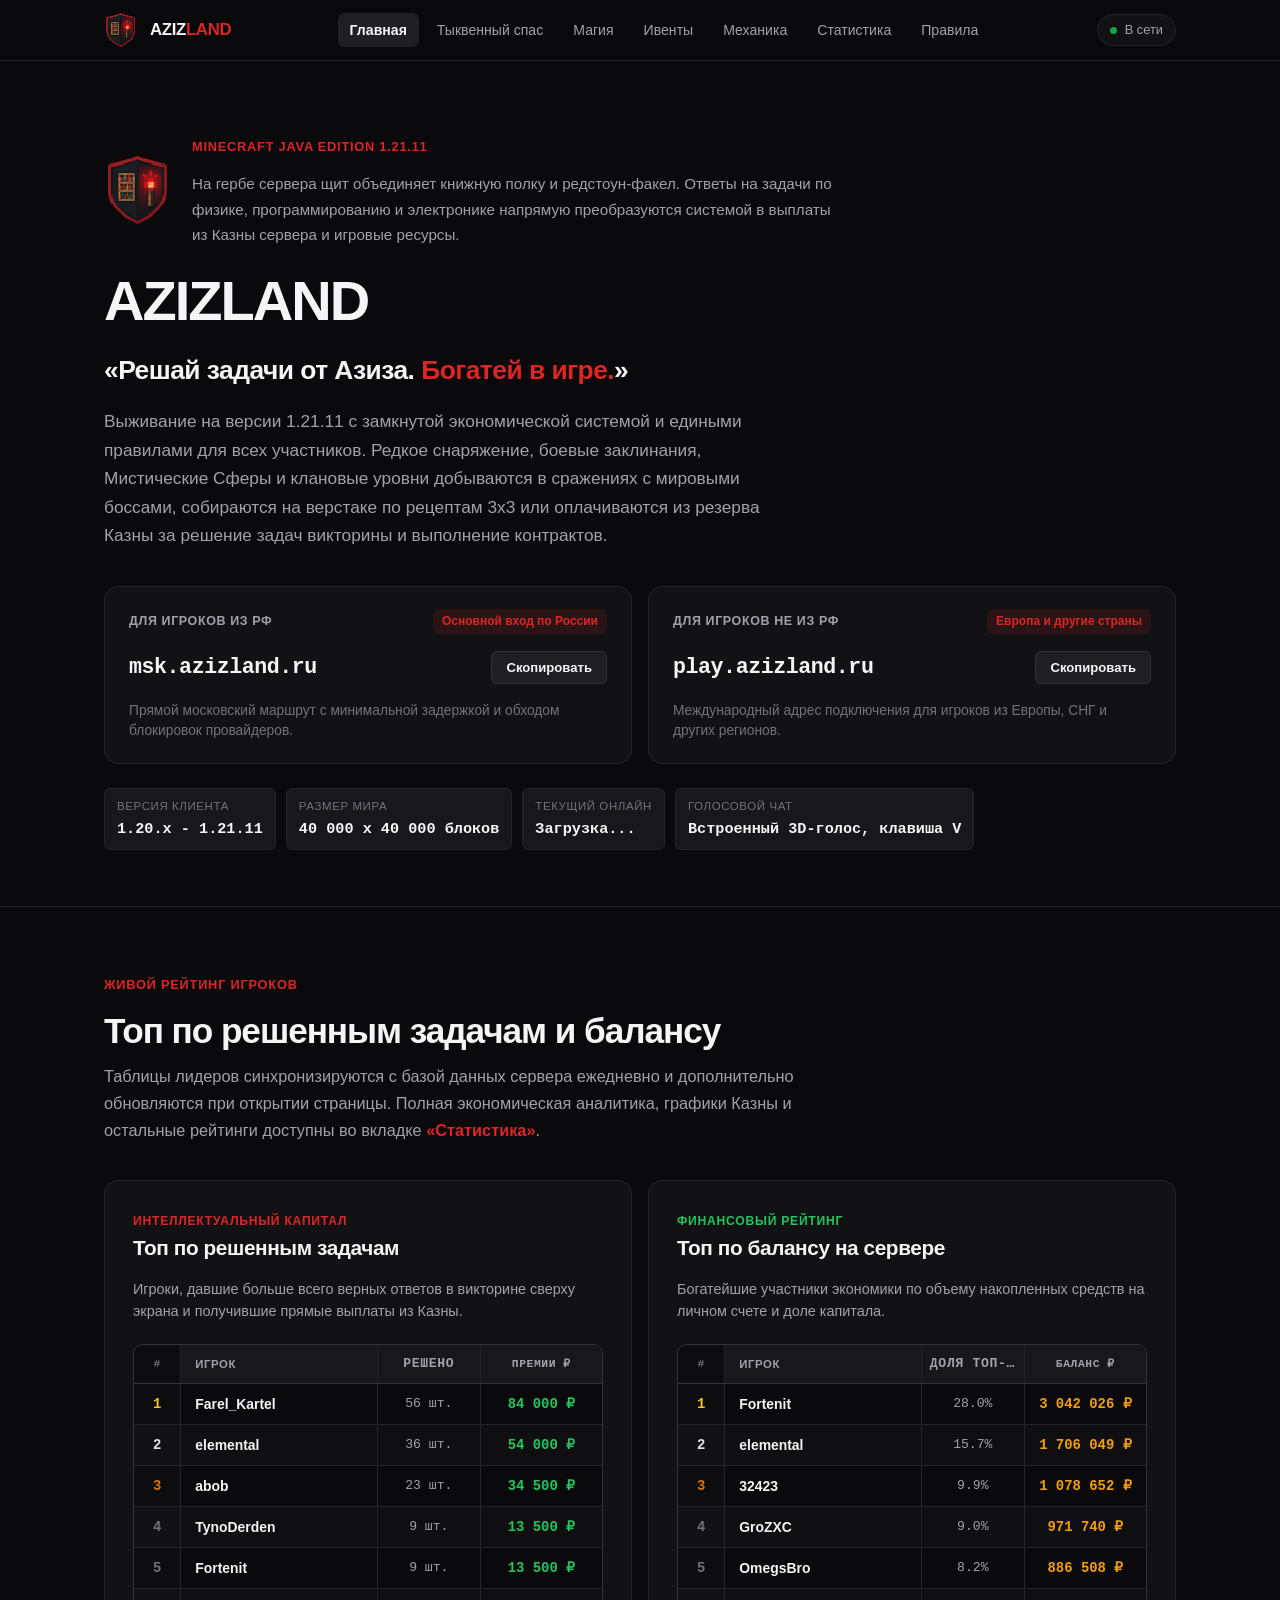
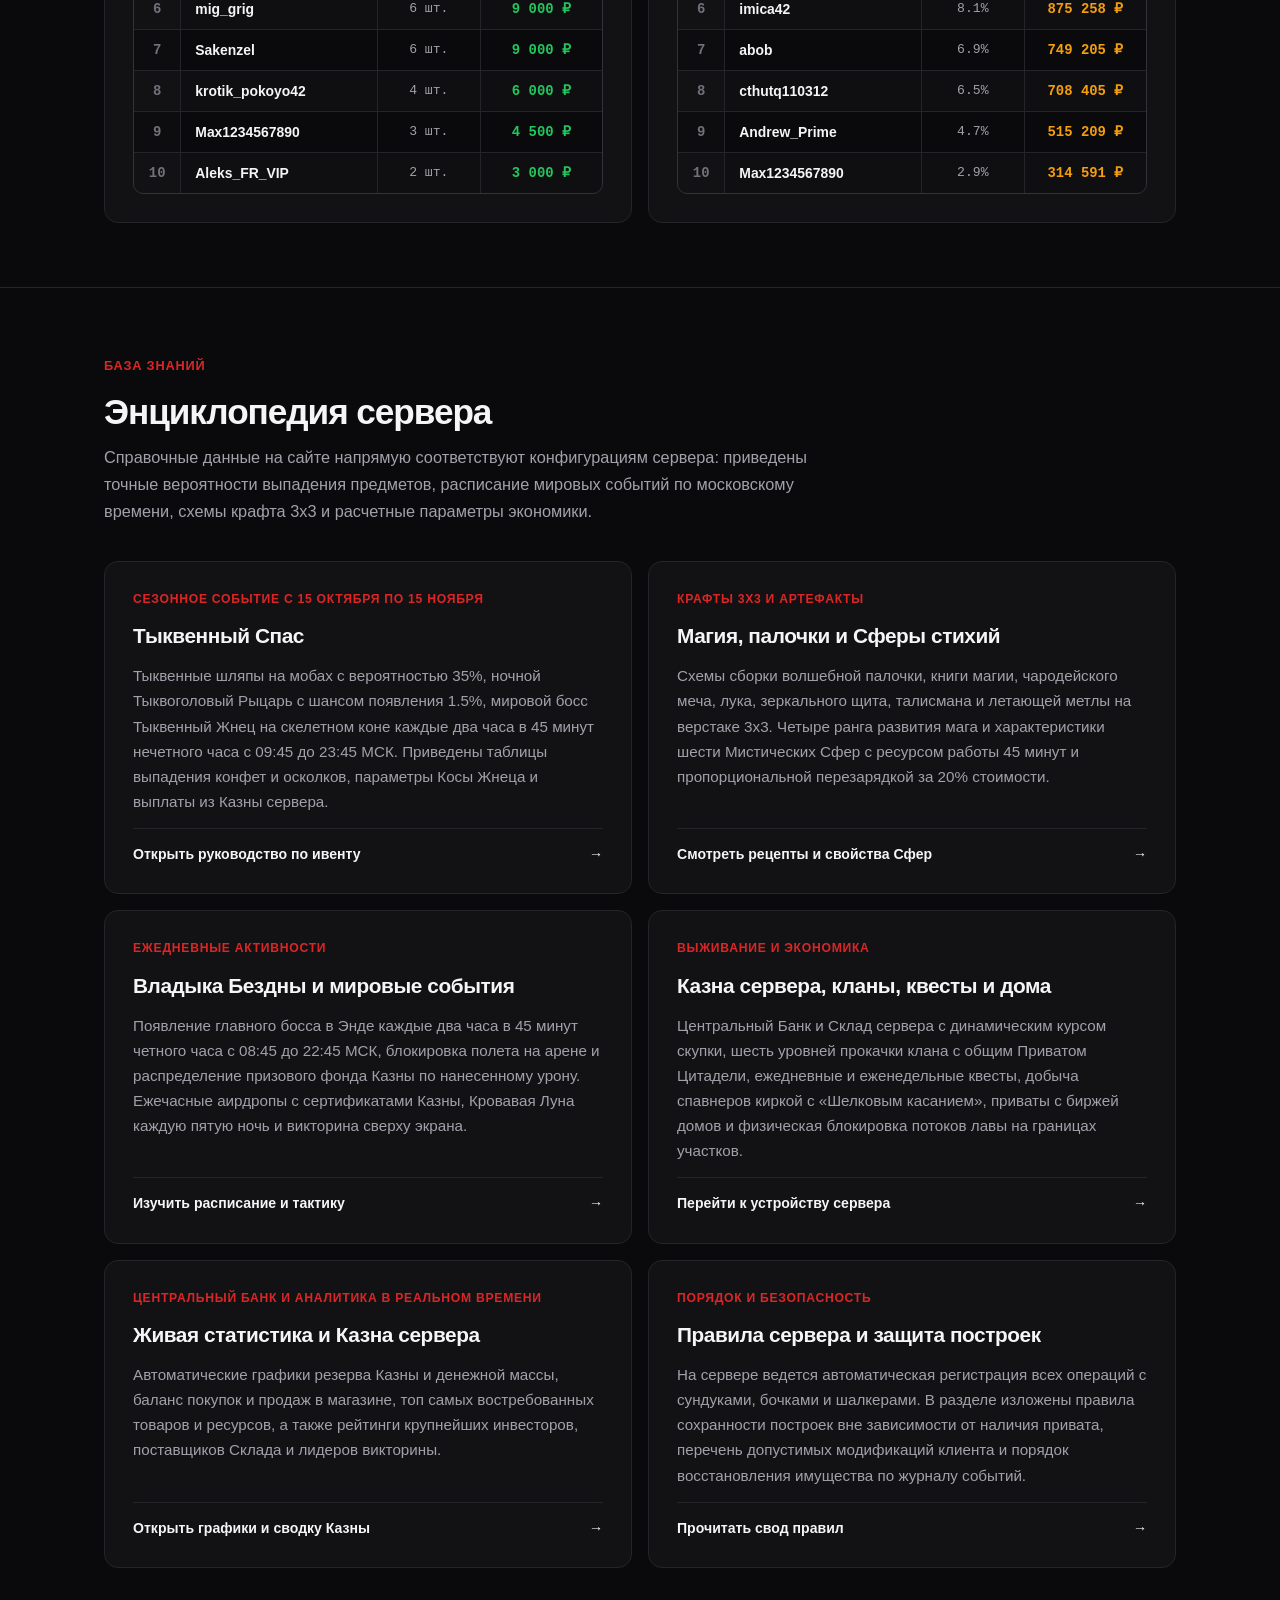
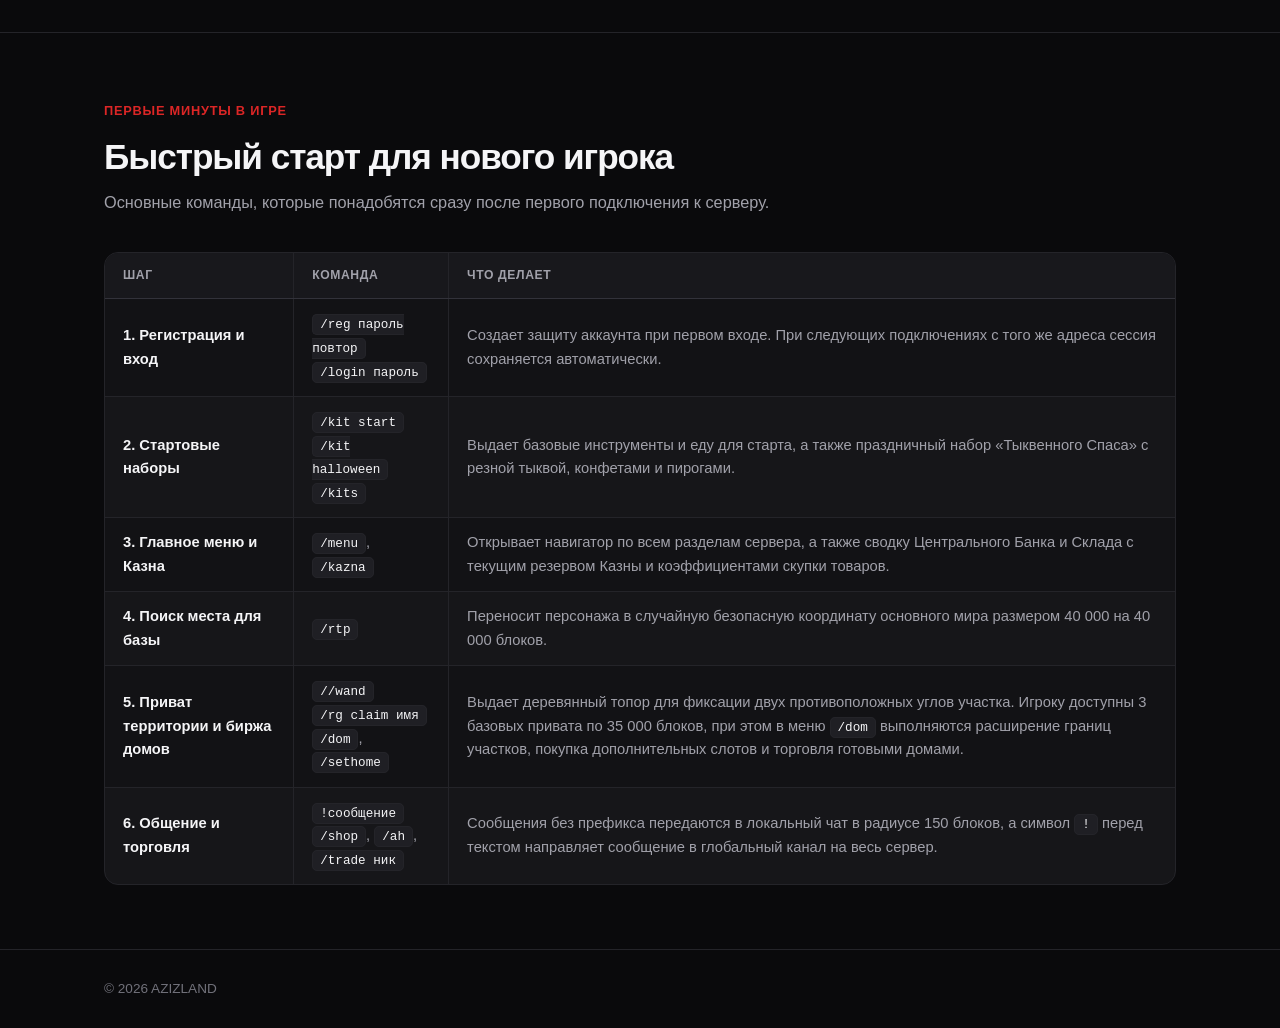
==== commit c732e441: "Daily site stats sync" ====
--- a/index.html
+++ b/index.html
@@ -187,7 +187,7 @@
                                     <tr><td class="col-rank">7</td><td class="col-name"><strong>abob</strong></td><td class="col-mid">6.9%</td><td class="col-num" style="color:#f59e0b;">749 205 ₽</td></tr>
                                     <tr><td class="col-rank">8</td><td class="col-name"><strong>cthutq110312</strong></td><td class="col-mid">6.5%</td><td class="col-num" style="color:#f59e0b;">708 405 ₽</td></tr>
                                     <tr><td class="col-rank">9</td><td class="col-name"><strong>Andrew_Prime</strong></td><td class="col-mid">4.7%</td><td class="col-num" style="color:#f59e0b;">515 209 ₽</td></tr>
-                                    <tr><td class="col-rank">10</td><td class="col-name"><strong>Max1234567890</strong></td><td class="col-mid">2.9%</td><td class="col-num" style="color:#f59e0b;">317 211 ₽</td></tr>
+                                    <tr><td class="col-rank">10</td><td class="col-name"><strong>Max1234567890</strong></td><td class="col-mid">2.9%</td><td class="col-num" style="color:#f59e0b;">314 591 ₽</td></tr>
                                 </tbody>
                             </table>
                         </div>
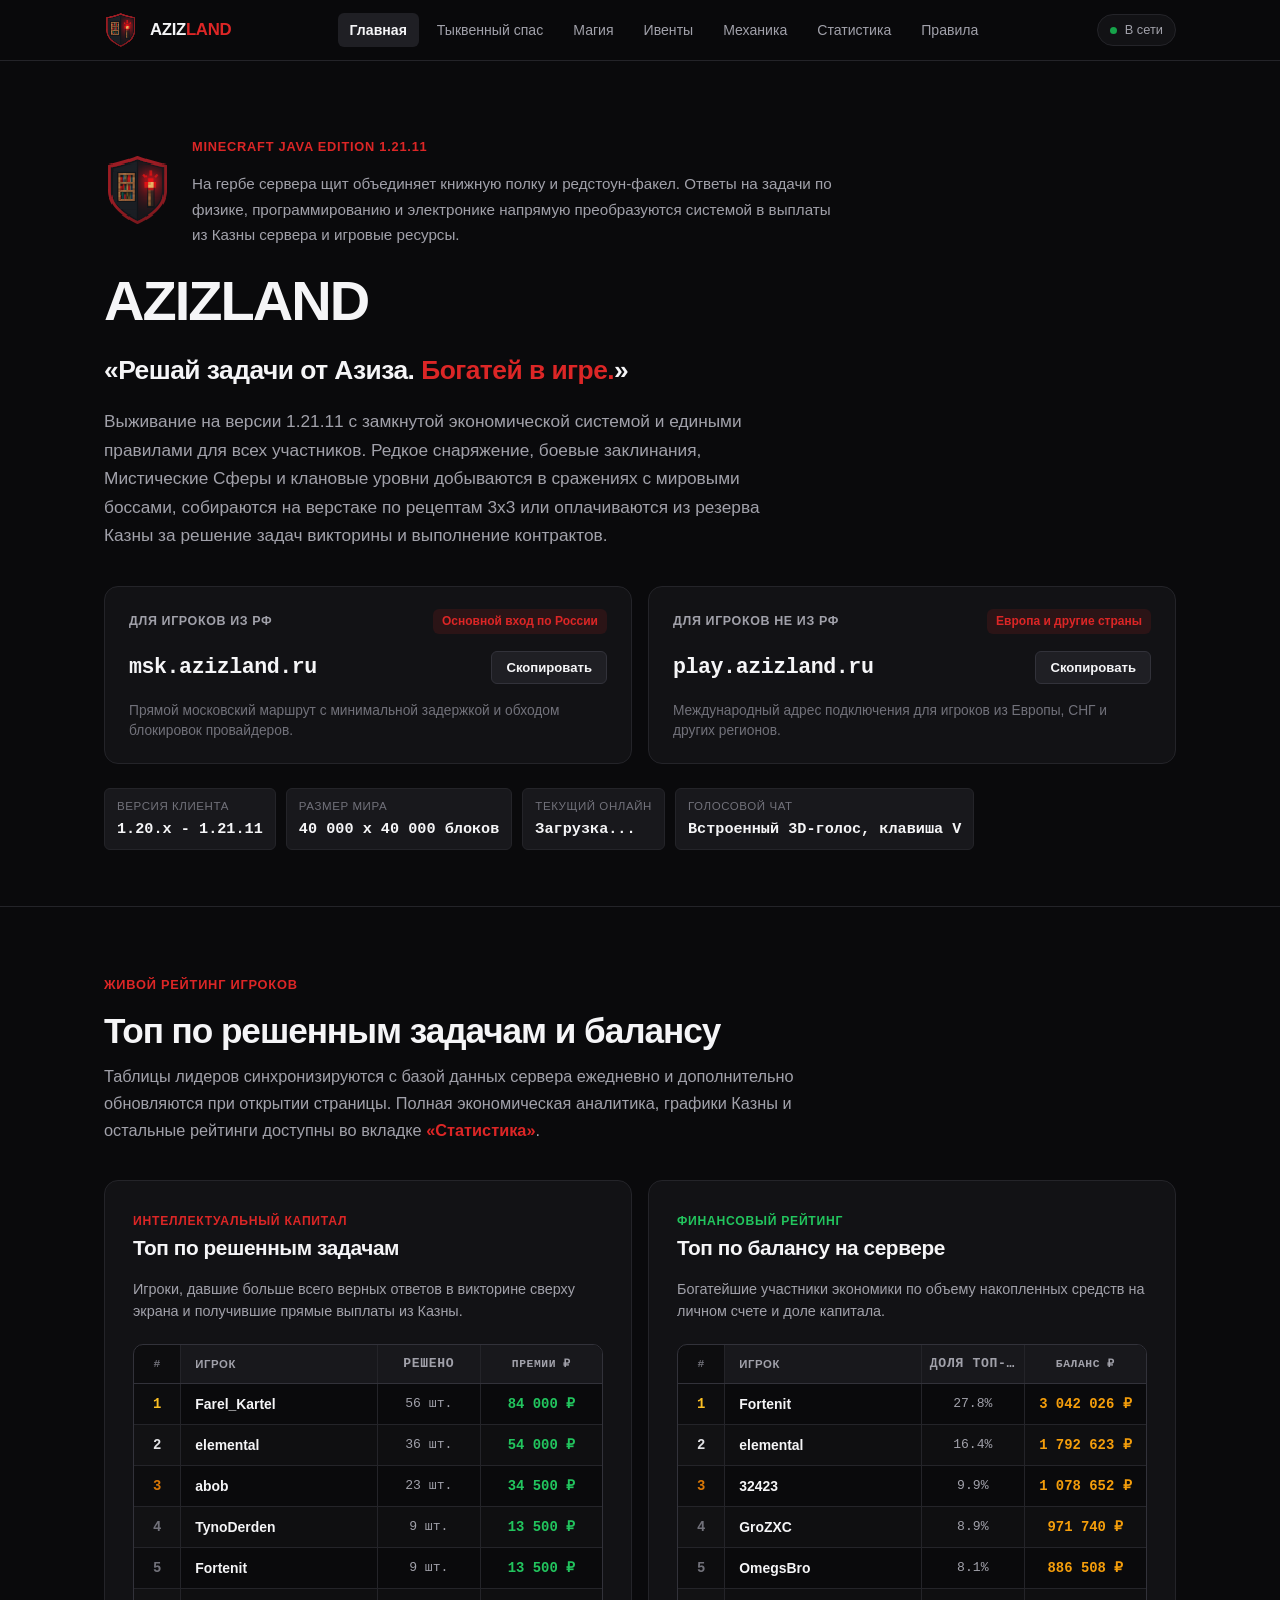
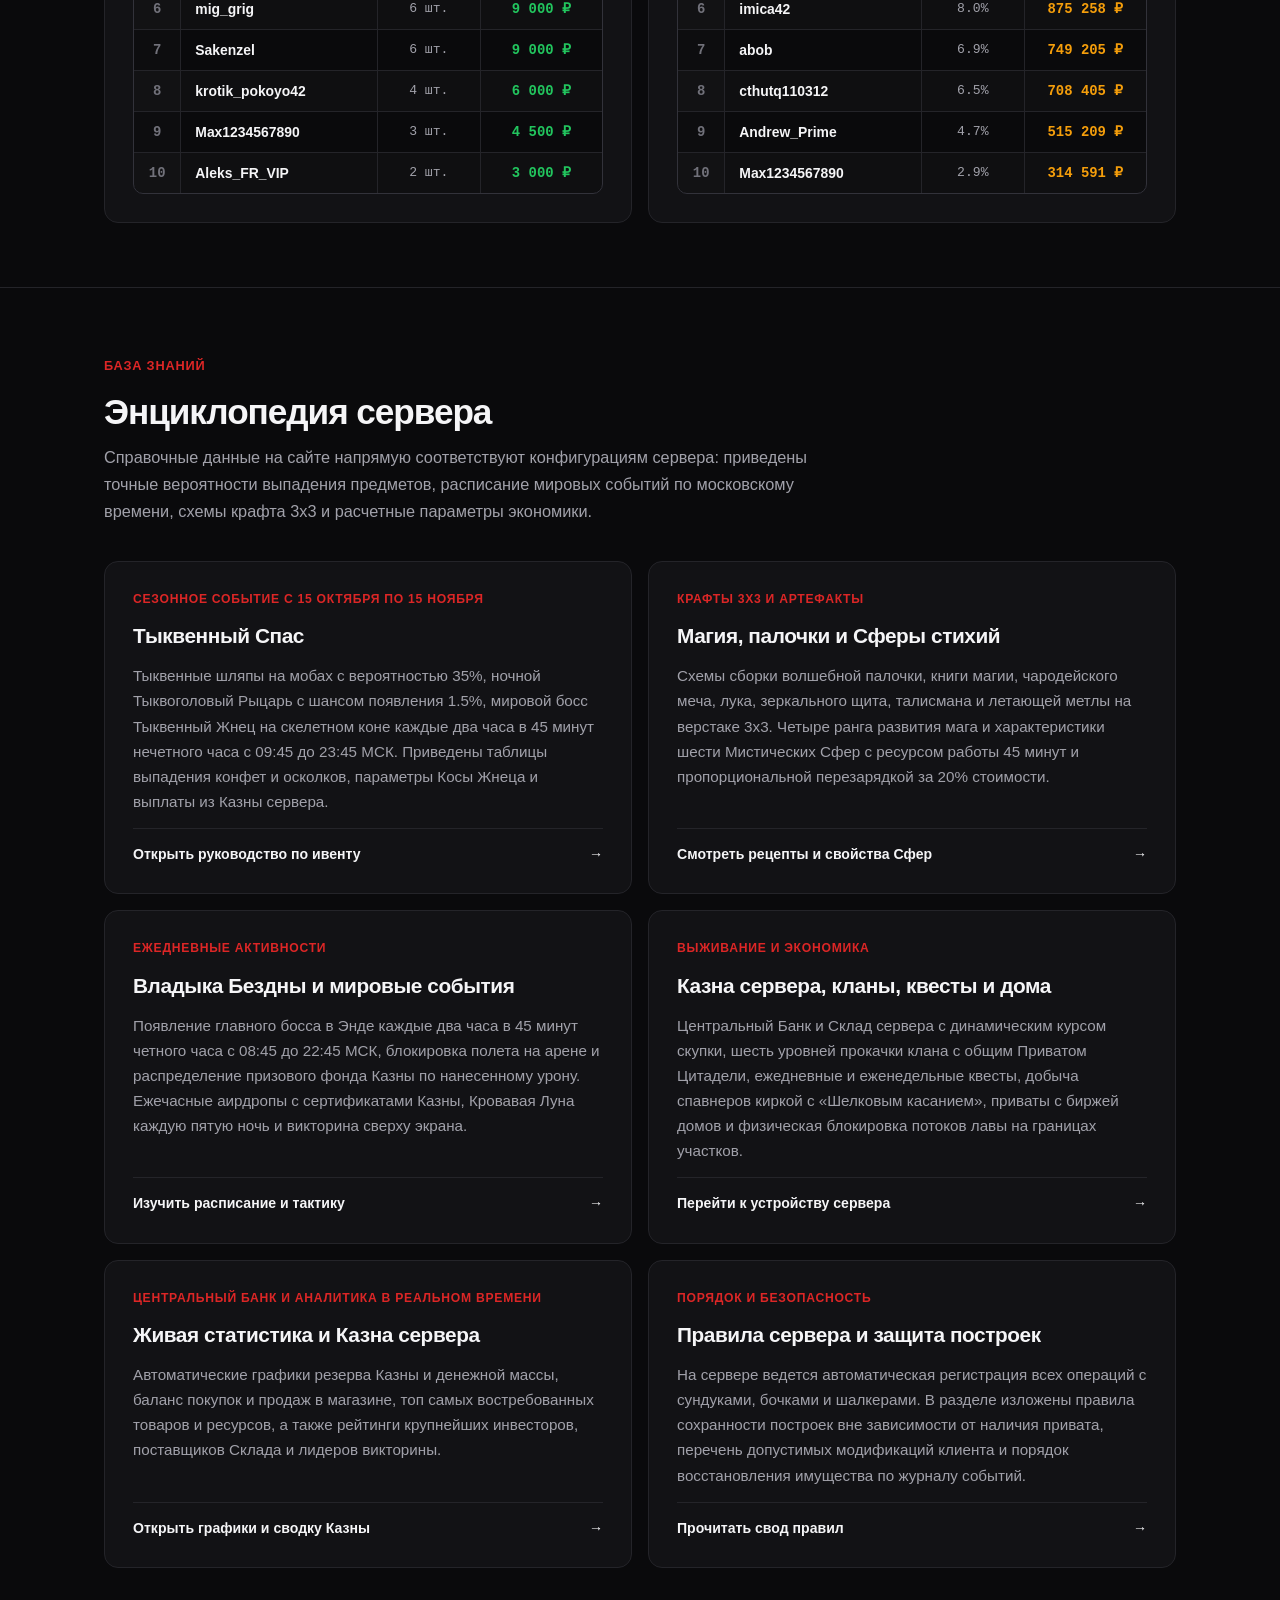
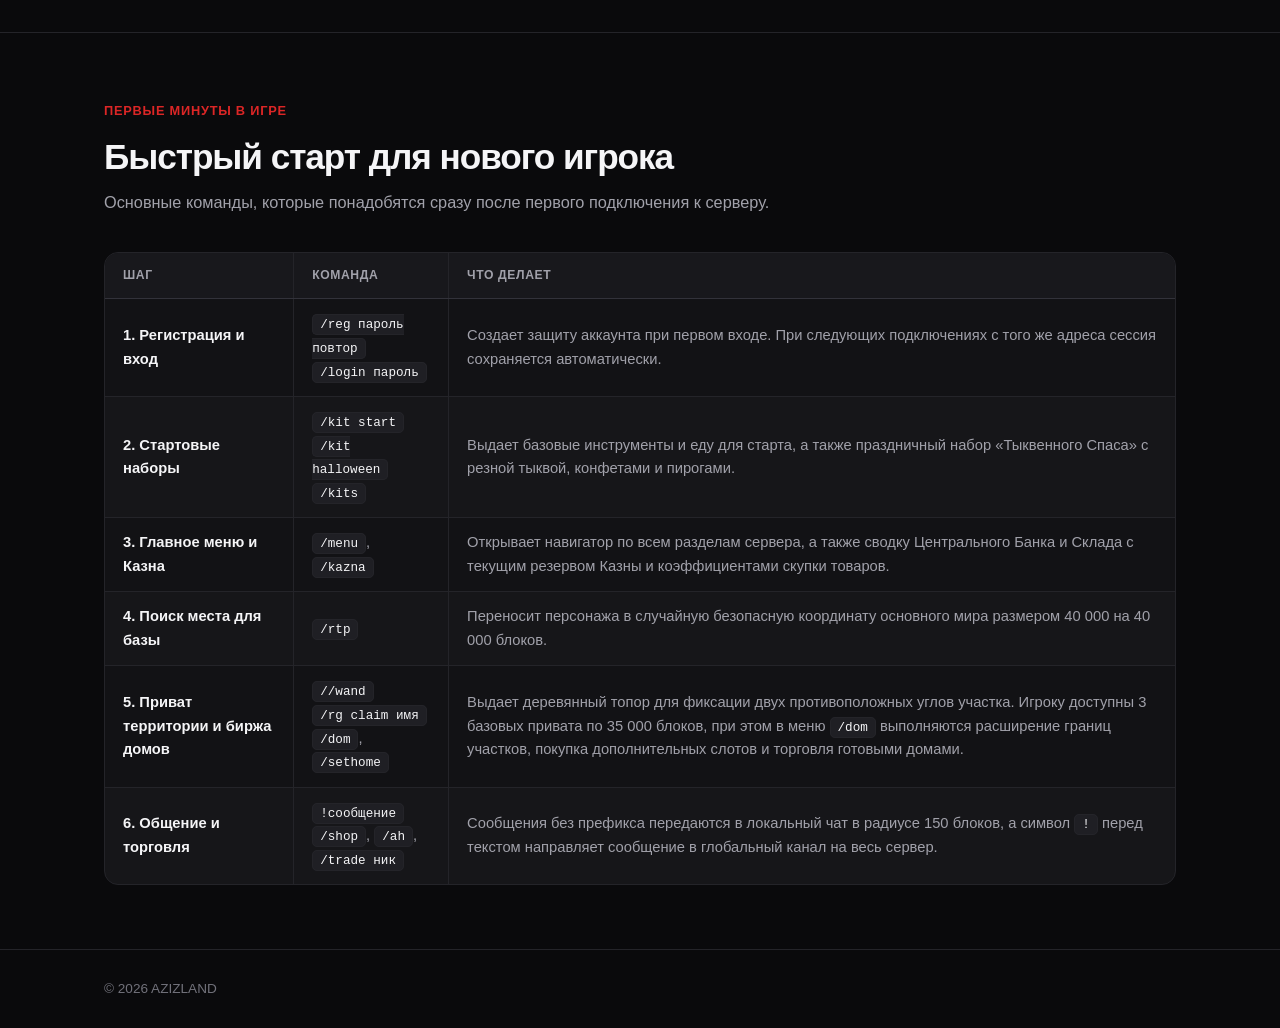
==== commit eff5b7c0: "Daily site stats sync" ====
--- a/index.html
+++ b/index.html
@@ -178,12 +178,12 @@
                                     </tr>
                                 </thead>
                                 <tbody id="homeTopBalance">
-                                    <tr><td class="col-rank rank-medal-1">1</td><td class="col-name"><strong>Fortenit</strong></td><td class="col-mid">28.0%</td><td class="col-num" style="color:#f59e0b;">3 042 026 ₽</td></tr>
-                                    <tr><td class="col-rank rank-medal-2">2</td><td class="col-name"><strong>elemental</strong></td><td class="col-mid">15.7%</td><td class="col-num" style="color:#f59e0b;">1 706 049 ₽</td></tr>
+                                    <tr><td class="col-rank rank-medal-1">1</td><td class="col-name"><strong>Fortenit</strong></td><td class="col-mid">27.8%</td><td class="col-num" style="color:#f59e0b;">3 042 026 ₽</td></tr>
+                                    <tr><td class="col-rank rank-medal-2">2</td><td class="col-name"><strong>elemental</strong></td><td class="col-mid">16.4%</td><td class="col-num" style="color:#f59e0b;">1 792 623 ₽</td></tr>
                                     <tr><td class="col-rank rank-medal-3">3</td><td class="col-name"><strong>32423</strong></td><td class="col-mid">9.9%</td><td class="col-num" style="color:#f59e0b;">1 078 652 ₽</td></tr>
-                                    <tr><td class="col-rank">4</td><td class="col-name"><strong>GroZXC</strong></td><td class="col-mid">9.0%</td><td class="col-num" style="color:#f59e0b;">971 740 ₽</td></tr>
-                                    <tr><td class="col-rank">5</td><td class="col-name"><strong>OmegsBro</strong></td><td class="col-mid">8.2%</td><td class="col-num" style="color:#f59e0b;">886 508 ₽</td></tr>
-                                    <tr><td class="col-rank">6</td><td class="col-name"><strong>imica42</strong></td><td class="col-mid">8.1%</td><td class="col-num" style="color:#f59e0b;">875 258 ₽</td></tr>
+                                    <tr><td class="col-rank">4</td><td class="col-name"><strong>GroZXC</strong></td><td class="col-mid">8.9%</td><td class="col-num" style="color:#f59e0b;">971 740 ₽</td></tr>
+                                    <tr><td class="col-rank">5</td><td class="col-name"><strong>OmegsBro</strong></td><td class="col-mid">8.1%</td><td class="col-num" style="color:#f59e0b;">886 508 ₽</td></tr>
+                                    <tr><td class="col-rank">6</td><td class="col-name"><strong>imica42</strong></td><td class="col-mid">8.0%</td><td class="col-num" style="color:#f59e0b;">875 258 ₽</td></tr>
                                     <tr><td class="col-rank">7</td><td class="col-name"><strong>abob</strong></td><td class="col-mid">6.9%</td><td class="col-num" style="color:#f59e0b;">749 205 ₽</td></tr>
                                     <tr><td class="col-rank">8</td><td class="col-name"><strong>cthutq110312</strong></td><td class="col-mid">6.5%</td><td class="col-num" style="color:#f59e0b;">708 405 ₽</td></tr>
                                     <tr><td class="col-rank">9</td><td class="col-name"><strong>Andrew_Prime</strong></td><td class="col-mid">4.7%</td><td class="col-num" style="color:#f59e0b;">515 209 ₽</td></tr>
